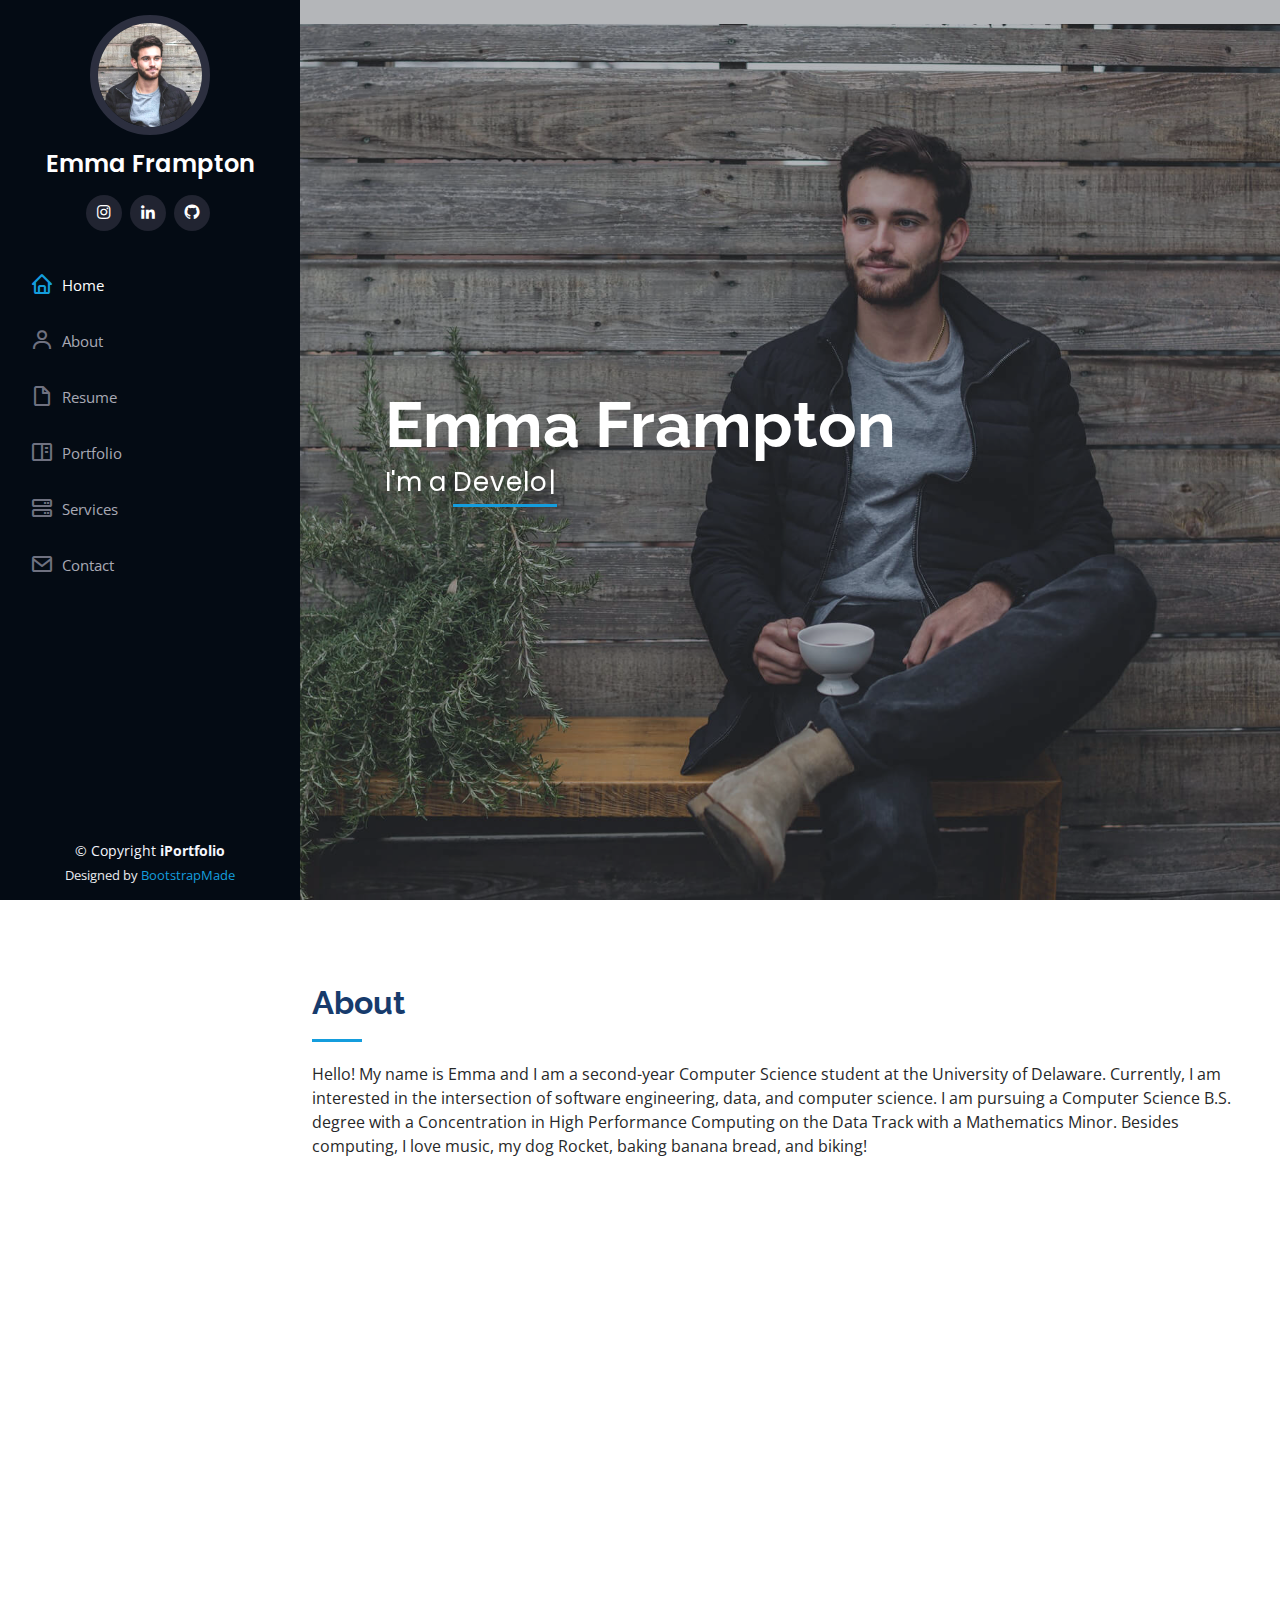
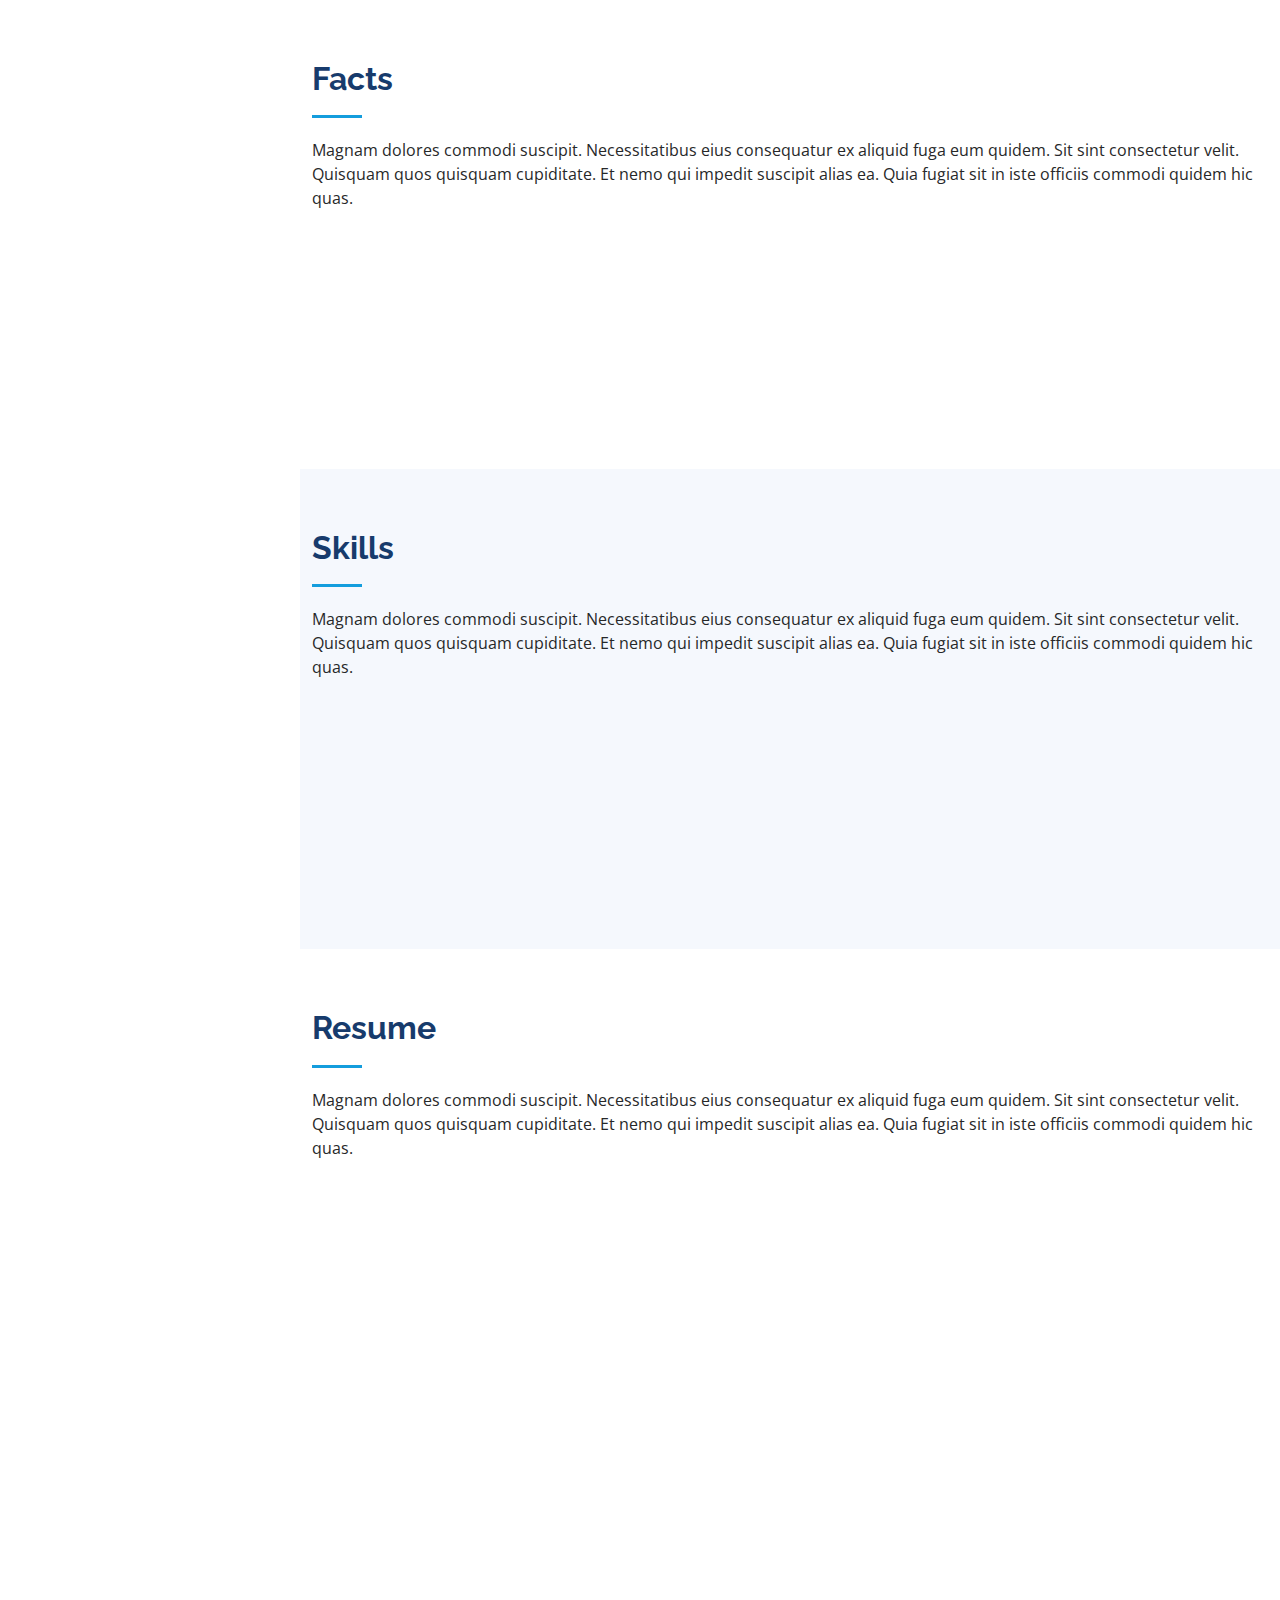
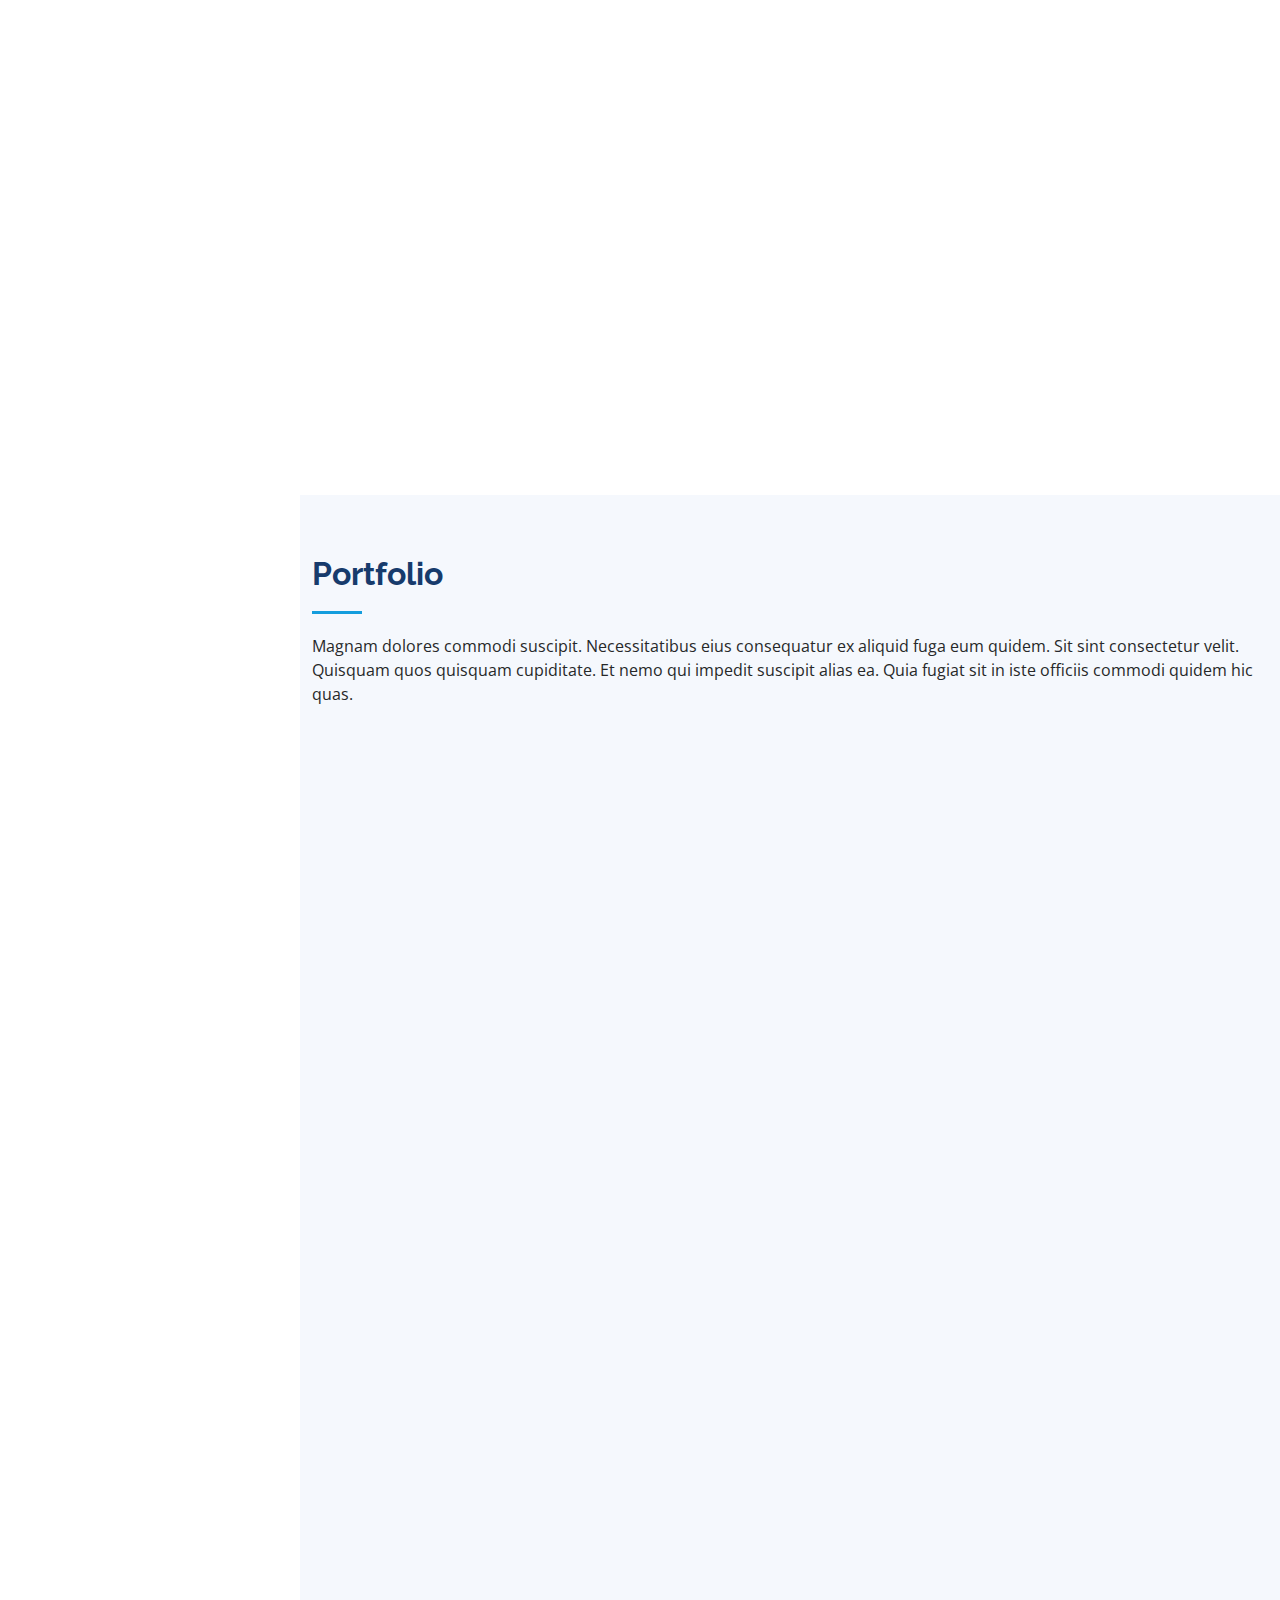
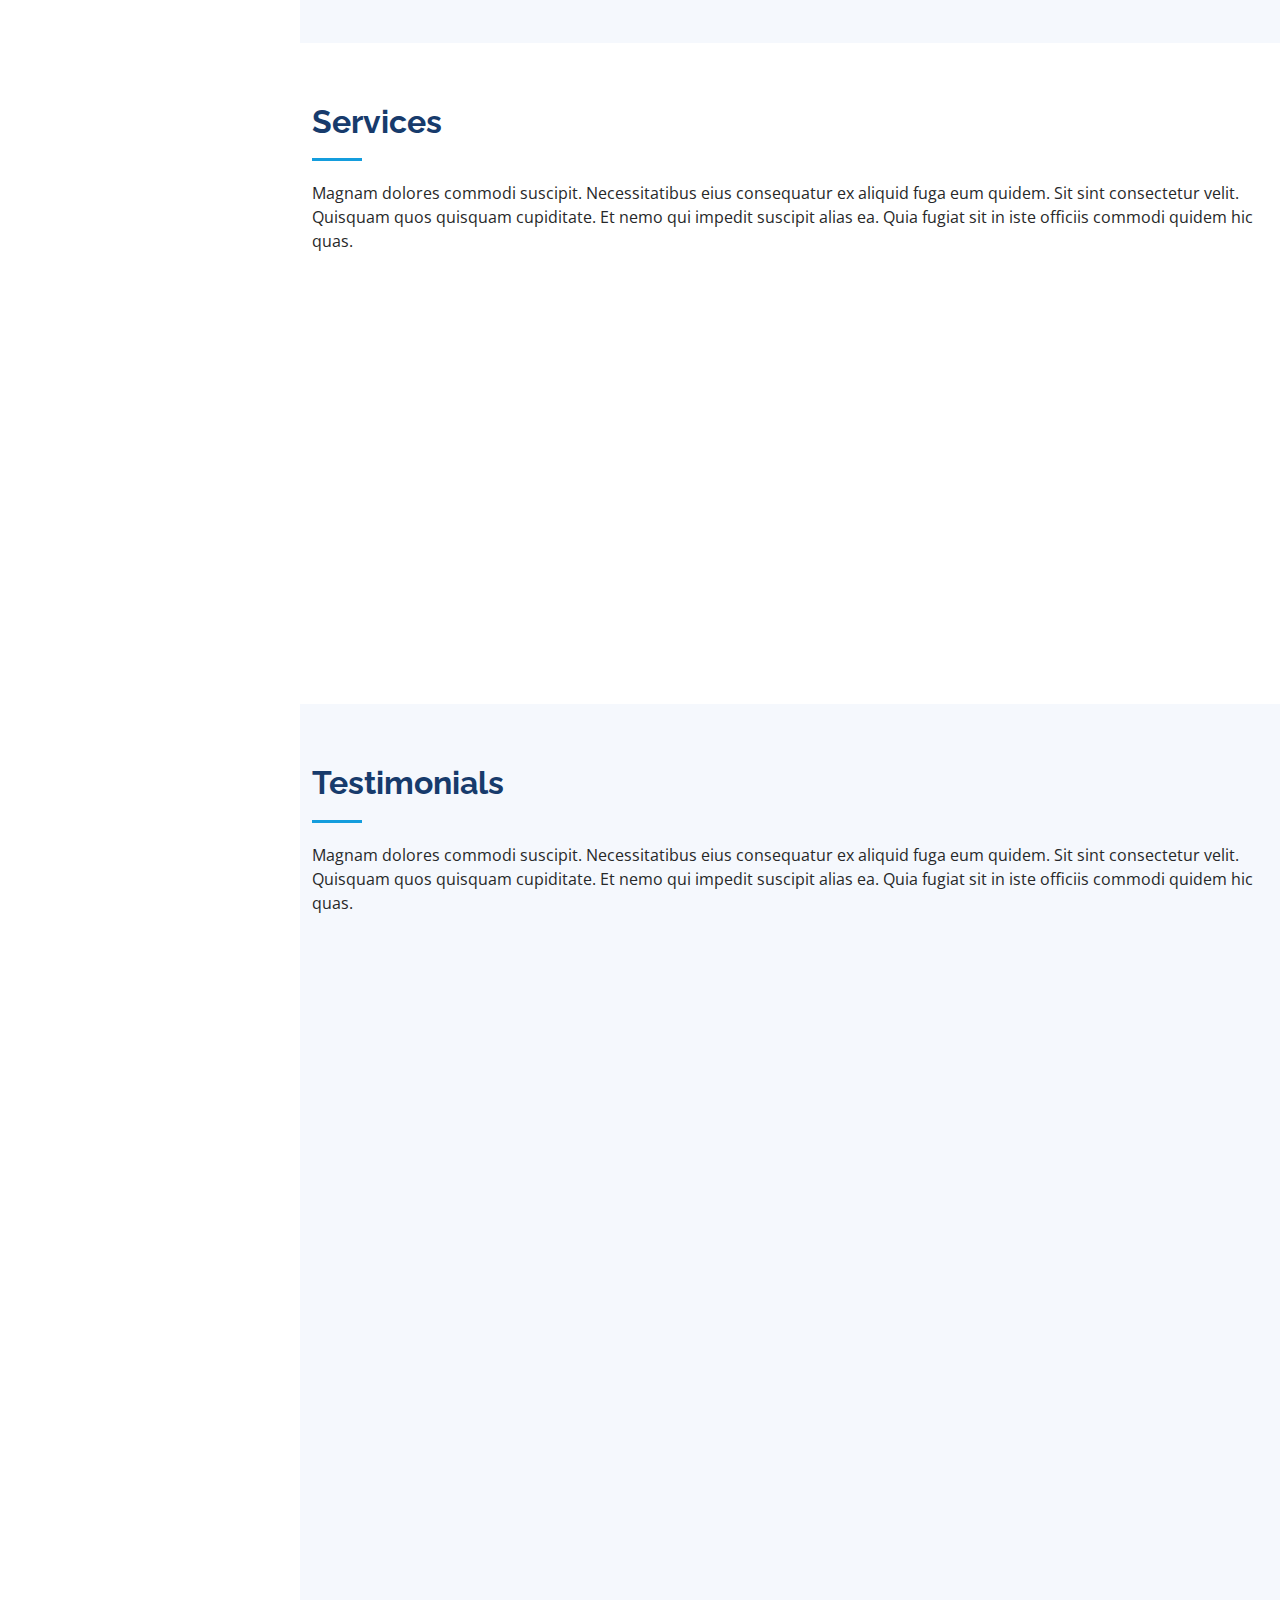
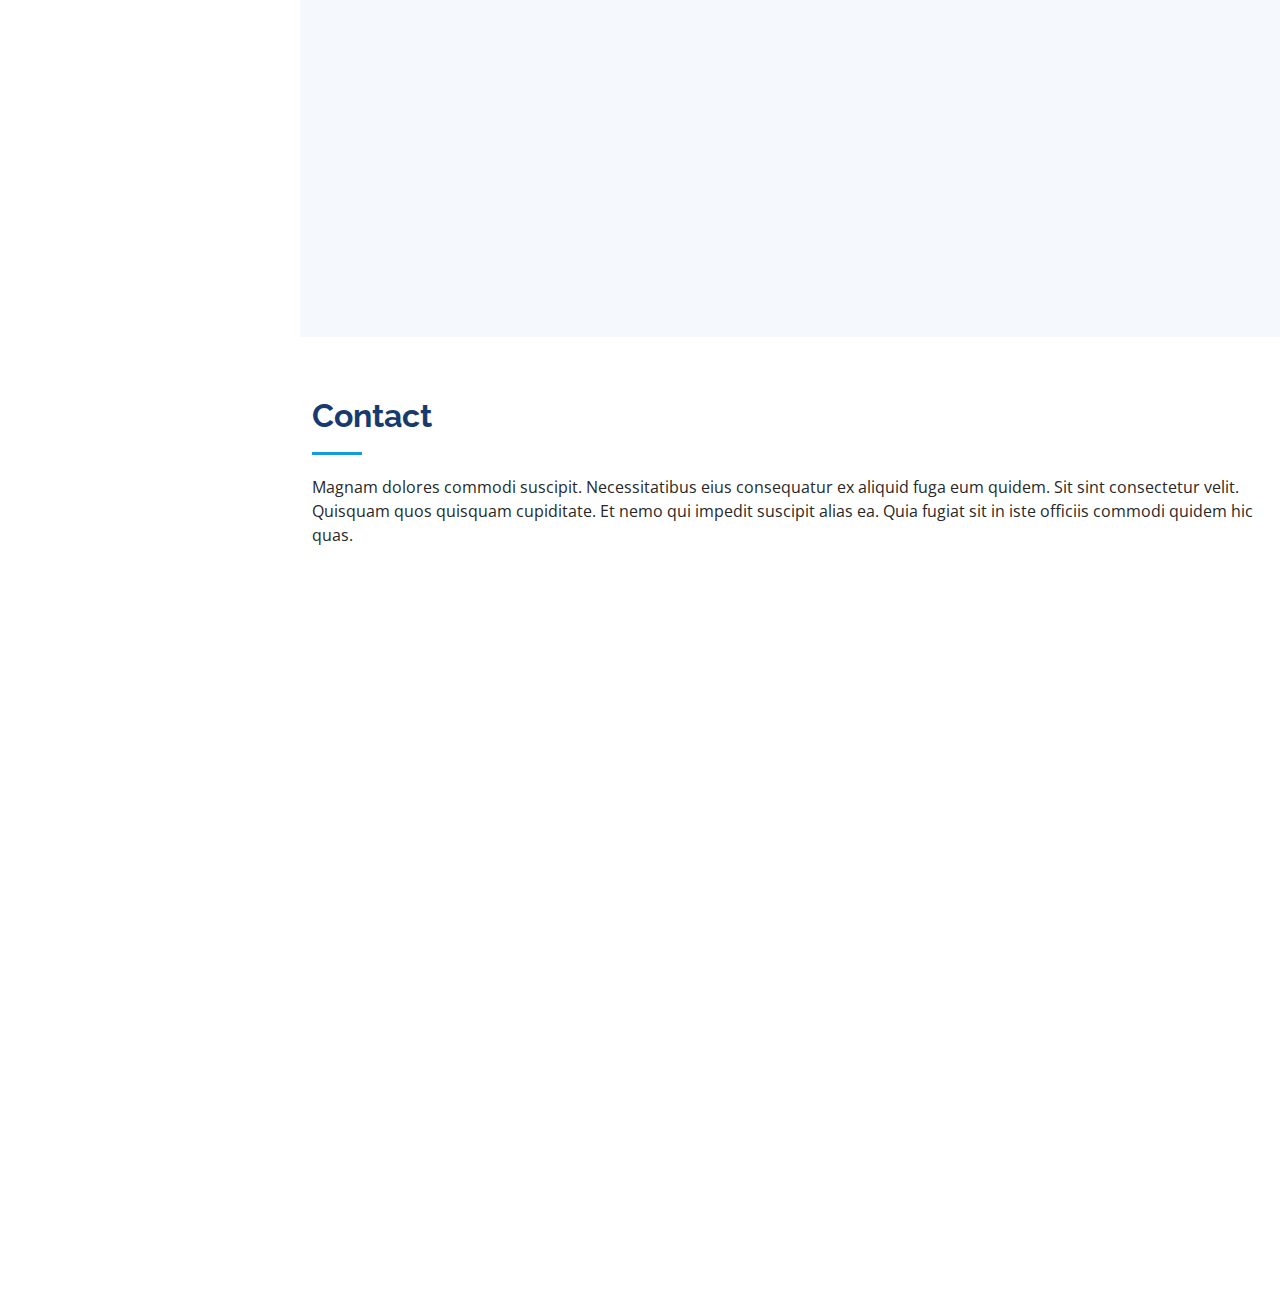
==== iPortfolio/index.html @ 7299ea7e "replace_text1" ====
<<!DOCTYPE html>
<html lang="en">

<head>
  <meta charset="utf-8">
  <meta content="width=device-width, initial-scale=1.0" name="viewport">

  <title>Emma Frampton Website</title>
  <meta content="" name="description">
  <meta content="" name="keywords">

  <!-- Favicons -->
  <link href="assets/img/favicon.png" rel="icon">
  <link href="assets/img/apple-touch-icon.png" rel="apple-touch-icon">

  <!-- Google Fonts -->
  <link href="https://fonts.googleapis.com/css?family=Open+Sans:300,300i,400,400i,600,600i,700,700i|Raleway:300,300i,400,400i,500,500i,600,600i,700,700i|Poppins:300,300i,400,400i,500,500i,600,600i,700,700i" rel="stylesheet">

  <!-- Vendor CSS Files -->
  <link href="assets/vendor/aos/aos.css" rel="stylesheet">
  <link href="assets/vendor/bootstrap/css/bootstrap.min.css" rel="stylesheet">
  <link href="assets/vendor/bootstrap-icons/bootstrap-icons.css" rel="stylesheet">
  <link href="assets/vendor/boxicons/css/boxicons.min.css" rel="stylesheet">
  <link href="assets/vendor/glightbox/css/glightbox.min.css" rel="stylesheet">
  <link href="assets/vendor/swiper/swiper-bundle.min.css" rel="stylesheet">
  
  <!-- Template Main CSS File -->
  <link href="assets/css/style.css" rel="stylesheet">

  <!-- =======================================================
  * Template Name: iPortfolio - v3.9.0
  * Template URL: https://bootstrapmade.com/iportfolio-bootstrap-portfolio-websites-template/
  * Author: BootstrapMade.com
  * License: https://bootstrapmade.com/license/
  ======================================================== -->
</head>

<body>

  <!-- ======= Mobile nav toggle button ======= -->
  <i class="bi bi-list mobile-nav-toggle d-xl-none"></i>

  <!-- ======= Header ======= -->
  <header id="header">
    <div class="d-flex flex-column">

      <div class="profile">
        <img src="assets/img/profile-img.jpg" alt="" class="img-fluid rounded-circle">
        <h1 class="text-light"><a href="index.html">Emma Frampton</a></h1>
        <div class="social-links mt-3 text-center">
          <a href="#" class="instagram"><i class="bx bxl-instagram"></i></a>
          <a href="https://www.linkedin.com/in/emmaframpton/" class="linkedin"><i class="bx bxl-linkedin"></i></a>
          <a href="https://github.com/emmaframpton" class="github"><i class="bx bxl-github"></i></a>
        </div>
      </div>

      <nav id="navbar" class="nav-menu navbar">
        <ul>
          <li><a href="#hero" class="nav-link scrollto active"><i class="bx bx-home"></i> <span>Home</span></a></li>
          <li><a href="#about" class="nav-link scrollto"><i class="bx bx-user"></i> <span>About</span></a></li>
          <li><a href="#resume" class="nav-link scrollto"><i class="bx bx-file-blank"></i> <span>Resume</span></a></li>
          <li><a href="#portfolio" class="nav-link scrollto"><i class="bx bx-book-content"></i> <span>Portfolio</span></a></li>
          <li><a href="#services" class="nav-link scrollto"><i class="bx bx-server"></i> <span>Services</span></a></li>
          <li><a href="#contact" class="nav-link scrollto"><i class="bx bx-envelope"></i> <span>Contact</span></a></li>
        </ul>
      </nav><!-- .nav-menu -->
    </div>
  </header><!-- End Header -->

  <!-- ======= Hero Section ======= -->
  <section id="hero" class="d-flex flex-column justify-content-center align-items-center">
    <div class="hero-container" data-aos="fade-in">
      <h1>Emma Frampton</h1>
      <p>I'm a <span class="typed" data-typed-items="Developer, Leader, Student, Creative"></span></p>
    </div>
  </section><!-- End Hero -->

  <main id="main">

    <!-- ======= About Section ======= -->
    <section id="about" class="about">
      <div class="container">

        <div class="section-title">
          <h2>About</h2>
          <p>Hello! My name is Emma and I am a second-year Computer Science student at the University of Delaware. Currently, I am interested in the intersection of software engineering, data, and computer science. I am pursuing a Computer Science B.S. degree with a Concentration in High Performance Computing on the Data Track with a Mathematics Minor. Besides computing, I love music, my dog Rocket, baking banana bread, and biking!</p>
        </div>

        <div class="row">
          <div class="col-lg-4" data-aos="fade-right">
            <img src="assets/img/profile-img.jpg" class="img-fluid" alt="">
          </div>
          <div class="col-lg-8 pt-4 pt-lg-0 content" data-aos="fade-left">
            <h3>Computer Scientist &amp; Web Developer.</h3>
            <p class="fst-italic">
              Lorem ipsum dolor sit amet, consectetur adipiscing elit, sed do eiusmod tempor incididunt ut labore et dolore
              magna aliqua.
            </p>
            <div class="row">
              <div class="col-lg-6">
                <ul>
                  <li><i class="bi bi-chevron-right"></i> <strong>Degree:</strong> <span>Computer Science B.S.</span></li>
                  <li><i class="bi bi-chevron-right"></i> <strong>Concentration:</strong> <span>HPC</span></li>
                  <li><i class="bi bi-chevron-right"></i> <strong>Minor:</strong> <span>Mathematics</span></li>
                  <li><i class="bi bi-chevron-right"></i> <strong>Track:</strong> <span>Data Track</span></li>
                </ul>
              </div>
              <div class="col-lg-6">
                <ul>
                  <li><i class="bi bi-chevron-right"></i> <strong>CRPL Lab:</strong> <span> <a href="https://crpl.cis.udel.edu">Researcher</a></span></li>
                  <li><i class="bi bi-chevron-right"></i> <strong>CPUs:</strong> <span><a href="https://sites.google.com/udel.edu/cpus/about-us">Newsletter Editor</a></span></li>
                  <li><i class="bi bi-chevron-right"></i> <strong>ACM-W:</strong> <span><a href="https://acmwud.github.io/">Vice President</a></span></li>
                  <li><i class="bi bi-chevron-right"></i> <strong>City:</strong> <span>Newark, DE </span></li>
                </ul>
              </div>
            </div>
            <p>
              HPC: High Performance Computing. CRPL Lab: Computational Research Programming Lab. CPUs: Computing Promotions Undergraduate squad. ACM-W: Association for Computing Machinery - Women's Council.
            </p>
          </div>
        </div>

      </div>
    </section><!-- End About Section -->

    <!-- ======= Facts Section ======= -->
    <section id="facts" class="facts">
      <div class="container">

        <div class="section-title">
          <h2>Facts</h2>
          <p>Magnam dolores commodi suscipit. Necessitatibus eius consequatur ex aliquid fuga eum quidem. Sit sint consectetur velit. Quisquam quos quisquam cupiditate. Et nemo qui impedit suscipit alias ea. Quia fugiat sit in iste officiis commodi quidem hic quas.</p>
        </div>

        <div class="row no-gutters">

          <div class="col-lg-3 col-md-6 d-md-flex align-items-md-stretch" data-aos="fade-up">
            <div class="count-box">
              <i class="bi bi-emoji-smile"></i>
              <span data-purecounter-start="0" data-purecounter-end="232" data-purecounter-duration="1" class="purecounter"></span>
              <p><strong>Happy Clients</strong> consequuntur quae</p>
            </div>
          </div>

          <div class="col-lg-3 col-md-6 d-md-flex align-items-md-stretch" data-aos="fade-up" data-aos-delay="100">
            <div class="count-box">
              <i class="bi bi-journal-richtext"></i>
              <span data-purecounter-start="0" data-purecounter-end="521" data-purecounter-duration="1" class="purecounter"></span>
              <p><strong>Projects</strong> adipisci atque cum quia aut</p>
            </div>
          </div>

          <div class="col-lg-3 col-md-6 d-md-flex align-items-md-stretch" data-aos="fade-up" data-aos-delay="200">
            <div class="count-box">
              <i class="bi bi-headset"></i>
              <span data-purecounter-start="0" data-purecounter-end="1453" data-purecounter-duration="1" class="purecounter"></span>
              <p><strong>Hours Of Support</strong> aut commodi quaerat</p>
            </div>
          </div>

          <div class="col-lg-3 col-md-6 d-md-flex align-items-md-stretch" data-aos="fade-up" data-aos-delay="300">
            <div class="count-box">
              <i class="bi bi-people"></i>
              <span data-purecounter-start="0" data-purecounter-end="32" data-purecounter-duration="1" class="purecounter"></span>
              <p><strong>Hard Workers</strong> rerum asperiores dolor</p>
            </div>
          </div>

        </div>

      </div>
    </section><!-- End Facts Section -->

    <!-- ======= Skills Section ======= -->
    <section id="skills" class="skills section-bg">
      <div class="container">

        <div class="section-title">
          <h2>Skills</h2>
          <p>Magnam dolores commodi suscipit. Necessitatibus eius consequatur ex aliquid fuga eum quidem. Sit sint consectetur velit. Quisquam quos quisquam cupiditate. Et nemo qui impedit suscipit alias ea. Quia fugiat sit in iste officiis commodi quidem hic quas.</p>
        </div>

        <div class="row skills-content">

          <div class="col-lg-6" data-aos="fade-up">

            <div class="progress">
              <span class="skill">Python <i class="val">100%</i></span>
              <div class="progress-bar-wrap">
                <div class="progress-bar" role="progressbar" aria-valuenow="100" aria-valuemin="0" aria-valuemax="100"></div>
              </div>
            </div>

            <div class="progress">
              <span class="skill">Java <i class="val">90%</i></span>
              <div class="progress-bar-wrap">
                <div class="progress-bar" role="progressbar" aria-valuenow="90" aria-valuemin="0" aria-valuemax="100"></div>
              </div>
            </div>

            <div class="progress">
              <span class="skill">C <i class="val">75%</i></span>
              <div class="progress-bar-wrap">
                <div class="progress-bar" role="progressbar" aria-valuenow="75" aria-valuemin="0" aria-valuemax="100"></div>
              </div>
            </div>

          </div>

          <div class="col-lg-6" data-aos="fade-up" data-aos-delay="100">

            <div class="progress">
              <span class="skill">C++ <i class="val">80%</i></span>
              <div class="progress-bar-wrap">
                <div class="progress-bar" role="progressbar" aria-valuenow="80" aria-valuemin="0" aria-valuemax="100"></div>
              </div>
            </div>

            <div class="progress">
              <span class="skill">HTML <i class="val">90%</i></span>
              <div class="progress-bar-wrap">
                <div class="progress-bar" role="progressbar" aria-valuenow="90" aria-valuemin="0" aria-valuemax="100"></div>
              </div>
            </div>

            <div class="progress">
              <span class="skill">Google Suites <i class="val">100%</i></span>
              <div class="progress-bar-wrap">
                <div class="progress-bar" role="progressbar" aria-valuenow="100" aria-valuemin="0" aria-valuemax="100"></div>
              </div>
            </div>

          </div>

        </div>

      </div>
    </section><!-- End Skills Section -->

    <!-- ======= Resume Section ======= -->
    <section id="resume" class="resume">
      <div class="container">

        <div class="section-title">
          <h2>Resume</h2>
          <p>Magnam dolores commodi suscipit. Necessitatibus eius consequatur ex aliquid fuga eum quidem. Sit sint consectetur velit. Quisquam quos quisquam cupiditate. Et nemo qui impedit suscipit alias ea. Quia fugiat sit in iste officiis commodi quidem hic quas.</p>
        </div>

        <div class="row">
          <div class="col-lg-6" data-aos="fade-up">
            <h3 class="resume-title">Sumary</h3>
            <div class="resume-item pb-0">
              <h4>Emma Frampton</h4>
              <p><em>Analytical and driven University of Delaware Honors College sophomore seeks summer internship. Computer Science Major. Experience in research, leadership, programming, community building, and research recruiting.  Demonstrates effective analytical, organizational, and problem-solving skills.</em></p>
              <ul>
                <li>Wilmington, DE</li>
                <li><a href="https://www.linkedin.com/in/emmaframpton/">LinkedIn</a></li>
                <li>eframpt @ udel [dot] edu</li>
              </ul>
            </div>

            <h3 class="resume-title">Education</h3>
            <div class="resume-item">
              <h4>Bachelor of Science &amp; Computer Science</h4>
              <h5>2021 - 2025</h5>
              <p><em>University of Delaware, Newark, DE</em></p>
              <p>Concentration in High Performance Computing on Data Track, Minor in Mathematics</p>
            </div>
            <div class="resume-item">
              <h4>Bachelor of Fine Arts &amp; Graphic Design</h4>
              <h5>2010 - 2014</h5>
              <p><em>Rochester Institute of Technology, Rochester, NY</em></p>
              <p>Quia nobis sequi est occaecati aut. Repudiandae et iusto quae reiciendis et quis Eius vel ratione eius unde vitae rerum voluptates asperiores voluptatem Earum molestiae consequatur neque etlon sader mart dila</p>
            </div>
          </div>
          <div class="col-lg-6" data-aos="fade-up" data-aos-delay="100">
            <h3 class="resume-title">Professional Experience</h3>
            <div class="resume-item">
              <h4>Senior graphic design specialist</h4>
              <h5>2019 - Present</h5>
              <p><em>Experion, New York, NY </em></p>
              <ul>
                <li>Lead in the design, development, and implementation of the graphic, layout, and production communication materials</li>
                <li>Delegate tasks to the 7 members of the design team and provide counsel on all aspects of the project. </li>
                <li>Supervise the assessment of all graphic materials in order to ensure quality and accuracy of the design</li>
                <li>Oversee the efficient use of production project budgets ranging from $2,000 - $25,000</li>
              </ul>
            </div>
            <div class="resume-item">
              <h4>Graphic design specialist</h4>
              <h5>2017 - 2018</h5>
              <p><em>Stepping Stone Advertising, New York, NY</em></p>
              <ul>
                <li>Developed numerous marketing programs (logos, brochures,infographics, presentations, and advertisements).</li>
                <li>Managed up to 5 projects or tasks at a given time while under pressure</li>
                <li>Recommended and consulted with clients on the most appropriate graphic design</li>
                <li>Created 4+ design presentations and proposals a month for clients and account managers</li>
              </ul>
            </div>
          </div>
        </div>

      </div>
    </section><!-- End Resume Section -->

    <!-- ======= Portfolio Section ======= -->
    <section id="portfolio" class="portfolio section-bg">
      <div class="container">

        <div class="section-title">
          <h2>Portfolio</h2>
          <p>Magnam dolores commodi suscipit. Necessitatibus eius consequatur ex aliquid fuga eum quidem. Sit sint consectetur velit. Quisquam quos quisquam cupiditate. Et nemo qui impedit suscipit alias ea. Quia fugiat sit in iste officiis commodi quidem hic quas.</p>
        </div>

        <div class="row" data-aos="fade-up">
          <div class="col-lg-12 d-flex justify-content-center">
            <ul id="portfolio-flters">
              <li data-filter="*" class="filter-active">All</li>
              <li data-filter=".filter-app">App</li>
              <li data-filter=".filter-card">Card</li>
              <li data-filter=".filter-web">Web</li>
            </ul>
          </div>
        </div>

        <div class="row portfolio-container" data-aos="fade-up" data-aos-delay="100">

          <div class="col-lg-4 col-md-6 portfolio-item filter-app">
            <div class="portfolio-wrap">
              <img src="assets/img/portfolio/portfolio-1.jpg" class="img-fluid" alt="">
              <div class="portfolio-links">
                <a href="assets/img/portfolio/portfolio-1.jpg" data-gallery="portfolioGallery" class="portfolio-lightbox" title="App 1"><i class="bx bx-plus"></i></a>
                <a href="portfolio-details.html" title="More Details"><i class="bx bx-link"></i></a>
              </div>
            </div>
          </div>

          <div class="col-lg-4 col-md-6 portfolio-item filter-web">
            <div class="portfolio-wrap">
              <img src="assets/img/portfolio/portfolio-2.jpg" class="img-fluid" alt="">
              <div class="portfolio-links">
                <a href="assets/img/portfolio/portfolio-2.jpg" data-gallery="portfolioGallery" class="portfolio-lightbox" title="Web 3"><i class="bx bx-plus"></i></a>
                <a href="portfolio-details.html" title="More Details"><i class="bx bx-link"></i></a>
              </div>
            </div>
          </div>

          <div class="col-lg-4 col-md-6 portfolio-item filter-app">
            <div class="portfolio-wrap">
              <img src="assets/img/portfolio/portfolio-3.jpg" class="img-fluid" alt="">
              <div class="portfolio-links">
                <a href="assets/img/portfolio/portfolio-3.jpg" data-gallery="portfolioGallery" class="portfolio-lightbox" title="App 2"><i class="bx bx-plus"></i></a>
                <a href="portfolio-details.html" title="More Details"><i class="bx bx-link"></i></a>
              </div>
            </div>
          </div>

          <div class="col-lg-4 col-md-6 portfolio-item filter-card">
            <div class="portfolio-wrap">
              <img src="assets/img/portfolio/portfolio-4.jpg" class="img-fluid" alt="">
              <div class="portfolio-links">
                <a href="assets/img/portfolio/portfolio-4.jpg" data-gallery="portfolioGallery" class="portfolio-lightbox" title="Card 2"><i class="bx bx-plus"></i></a>
                <a href="portfolio-details.html" title="More Details"><i class="bx bx-link"></i></a>
              </div>
            </div>
          </div>

          <div class="col-lg-4 col-md-6 portfolio-item filter-web">
            <div class="portfolio-wrap">
              <img src="assets/img/portfolio/portfolio-5.jpg" class="img-fluid" alt="">
              <div class="portfolio-links">
                <a href="assets/img/portfolio/portfolio-5.jpg" data-gallery="portfolioGallery" class="portfolio-lightbox" title="Web 2"><i class="bx bx-plus"></i></a>
                <a href="portfolio-details.html" title="More Details"><i class="bx bx-link"></i></a>
              </div>
            </div>
          </div>

          <div class="col-lg-4 col-md-6 portfolio-item filter-app">
            <div class="portfolio-wrap">
              <img src="assets/img/portfolio/portfolio-6.jpg" class="img-fluid" alt="">
              <div class="portfolio-links">
                <a href="assets/img/portfolio/portfolio-6.jpg" data-gallery="portfolioGallery" class="portfolio-lightbox" title="App 3"><i class="bx bx-plus"></i></a>
                <a href="portfolio-details.html" title="More Details"><i class="bx bx-link"></i></a>
              </div>
            </div>
          </div>

          <div class="col-lg-4 col-md-6 portfolio-item filter-card">
            <div class="portfolio-wrap">
              <img src="assets/img/portfolio/portfolio-7.jpg" class="img-fluid" alt="">
              <div class="portfolio-links">
                <a href="assets/img/portfolio/portfolio-7.jpg" data-gallery="portfolioGallery" class="portfolio-lightbox" title="Card 1"><i class="bx bx-plus"></i></a>
                <a href="portfolio-details.html" title="More Details"><i class="bx bx-link"></i></a>
              </div>
            </div>
          </div>

          <div class="col-lg-4 col-md-6 portfolio-item filter-card">
            <div class="portfolio-wrap">
              <img src="assets/img/portfolio/portfolio-8.jpg" class="img-fluid" alt="">
              <div class="portfolio-links">
                <a href="assets/img/portfolio/portfolio-8.jpg" data-gallery="portfolioGallery" class="portfolio-lightbox" title="Card 3"><i class="bx bx-plus"></i></a>
                <a href="portfolio-details.html" title="More Details"><i class="bx bx-link"></i></a>
              </div>
            </div>
          </div>

          <div class="col-lg-4 col-md-6 portfolio-item filter-web">
            <div class="portfolio-wrap">
              <img src="assets/img/portfolio/portfolio-9.jpg" class="img-fluid" alt="">
              <div class="portfolio-links">
                <a href="assets/img/portfolio/portfolio-9.jpg" data-gallery="portfolioGallery" class="portfolio-lightbox" title="Web 3"><i class="bx bx-plus"></i></a>
                <a href="portfolio-details.html" title="More Details"><i class="bx bx-link"></i></a>
              </div>
            </div>
          </div>

        </div>

      </div>
    </section><!-- End Portfolio Section -->

    <!-- ======= Services Section ======= -->
    <section id="services" class="services">
      <div class="container">

        <div class="section-title">
          <h2>Services</h2>
          <p>Magnam dolores commodi suscipit. Necessitatibus eius consequatur ex aliquid fuga eum quidem. Sit sint consectetur velit. Quisquam quos quisquam cupiditate. Et nemo qui impedit suscipit alias ea. Quia fugiat sit in iste officiis commodi quidem hic quas.</p>
        </div>

        <div class="row">
          <div class="col-lg-4 col-md-6 icon-box" data-aos="fade-up">
            <div class="icon"><i class="bi bi-briefcase"></i></div>
            <h4 class="title"><a href="">Lorem Ipsum</a></h4>
            <p class="description">Voluptatum deleniti atque corrupti quos dolores et quas molestias excepturi sint occaecati cupiditate non provident</p>
          </div>
          <div class="col-lg-4 col-md-6 icon-box" data-aos="fade-up" data-aos-delay="100">
            <div class="icon"><i class="bi bi-card-checklist"></i></div>
            <h4 class="title"><a href="">Dolor Sitema</a></h4>
            <p class="description">Minim veniam, quis nostrud exercitation ullamco laboris nisi ut aliquip ex ea commodo consequat tarad limino ata</p>
          </div>
          <div class="col-lg-4 col-md-6 icon-box" data-aos="fade-up" data-aos-delay="200">
            <div class="icon"><i class="bi bi-bar-chart"></i></div>
            <h4 class="title"><a href="">Sed ut perspiciatis</a></h4>
            <p class="description">Duis aute irure dolor in reprehenderit in voluptate velit esse cillum dolore eu fugiat nulla pariatur</p>
          </div>
          <div class="col-lg-4 col-md-6 icon-box" data-aos="fade-up" data-aos-delay="300">
            <div class="icon"><i class="bi bi-binoculars"></i></div>
            <h4 class="title"><a href="">Magni Dolores</a></h4>
            <p class="description">Excepteur sint occaecat cupidatat non proident, sunt in culpa qui officia deserunt mollit anim id est laborum</p>
          </div>
          <div class="col-lg-4 col-md-6 icon-box" data-aos="fade-up" data-aos-delay="400">
            <div class="icon"><i class="bi bi-brightness-high"></i></div>
            <h4 class="title"><a href="">Nemo Enim</a></h4>
            <p class="description">At vero eos et accusamus et iusto odio dignissimos ducimus qui blanditiis praesentium voluptatum deleniti atque</p>
          </div>
          <div class="col-lg-4 col-md-6 icon-box" data-aos="fade-up" data-aos-delay="500">
            <div class="icon"><i class="bi bi-calendar4-week"></i></div>
            <h4 class="title"><a href="">Eiusmod Tempor</a></h4>
            <p class="description">Et harum quidem rerum facilis est et expedita distinctio. Nam libero tempore, cum soluta nobis est eligendi</p>
          </div>
        </div>

      </div>
    </section><!-- End Services Section -->

    <!-- ======= Testimonials Section ======= -->
    <section id="testimonials" class="testimonials section-bg">
      <div class="container">

        <div class="section-title">
          <h2>Testimonials</h2>
          <p>Magnam dolores commodi suscipit. Necessitatibus eius consequatur ex aliquid fuga eum quidem. Sit sint consectetur velit. Quisquam quos quisquam cupiditate. Et nemo qui impedit suscipit alias ea. Quia fugiat sit in iste officiis commodi quidem hic quas.</p>
        </div>

        <div class="testimonials-slider swiper" data-aos="fade-up" data-aos-delay="100">
          <div class="swiper-wrapper">

            <div class="swiper-slide">
              <div class="testimonial-item" data-aos="fade-up">
                <p>
                  <i class="bx bxs-quote-alt-left quote-icon-left"></i>
                  Proin iaculis purus consequat sem cure digni ssim donec porttitora entum suscipit rhoncus. Accusantium quam, ultricies eget id, aliquam eget nibh et. Maecen aliquam, risus at semper.
                  <i class="bx bxs-quote-alt-right quote-icon-right"></i>
                </p>
                <img src="assets/img/testimonials/testimonials-1.jpg" class="testimonial-img" alt="">
                <h3>Saul Goodman</h3>
                <h4>Ceo &amp; Founder</h4>
              </div>
            </div><!-- End testimonial item -->

            <div class="swiper-slide">
              <div class="testimonial-item" data-aos="fade-up" data-aos-delay="100">
                <p>
                  <i class="bx bxs-quote-alt-left quote-icon-left"></i>
                  Export tempor illum tamen malis malis eram quae irure esse labore quem cillum quid cillum eram malis quorum velit fore eram velit sunt aliqua noster fugiat irure amet legam anim culpa.
                  <i class="bx bxs-quote-alt-right quote-icon-right"></i>
                </p>
                <img src="assets/img/testimonials/testimonials-2.jpg" class="testimonial-img" alt="">
                <h3>Sara Wilsson</h3>
                <h4>Designer</h4>
              </div>
            </div><!-- End testimonial item -->

            <div class="swiper-slide">
              <div class="testimonial-item" data-aos="fade-up" data-aos-delay="200">
                <p>
                  <i class="bx bxs-quote-alt-left quote-icon-left"></i>
                  Enim nisi quem export duis labore cillum quae magna enim sint quorum nulla quem veniam duis minim tempor labore quem eram duis noster aute amet eram fore quis sint minim.
                  <i class="bx bxs-quote-alt-right quote-icon-right"></i>
                </p>
                <img src="assets/img/testimonials/testimonials-3.jpg" class="testimonial-img" alt="">
                <h3>Jena Karlis</h3>
                <h4>Store Owner</h4>
              </div>
            </div><!-- End testimonial item -->

            <div class="swiper-slide">
              <div class="testimonial-item" data-aos="fade-up" data-aos-delay="300">
                <p>
                  <i class="bx bxs-quote-alt-left quote-icon-left"></i>
                  Fugiat enim eram quae cillum dolore dolor amet nulla culpa multos export minim fugiat minim velit minim dolor enim duis veniam ipsum anim magna sunt elit fore quem dolore labore illum veniam.
                  <i class="bx bxs-quote-alt-right quote-icon-right"></i>
                </p>
                <img src="assets/img/testimonials/testimonials-4.jpg" class="testimonial-img" alt="">
                <h3>Matt Brandon</h3>
                <h4>Freelancer</h4>
              </div>
            </div><!-- End testimonial item -->

            <div class="swiper-slide">
              <div class="testimonial-item" data-aos="fade-up" data-aos-delay="400">
                <p>
                  <i class="bx bxs-quote-alt-left quote-icon-left"></i>
                  Quis quorum aliqua sint quem legam fore sunt eram irure aliqua veniam tempor noster veniam enim culpa labore duis sunt culpa nulla illum cillum fugiat legam esse veniam culpa fore nisi cillum quid.
                  <i class="bx bxs-quote-alt-right quote-icon-right"></i>
                </p>
                <img src="assets/img/testimonials/testimonials-5.jpg" class="testimonial-img" alt="">
                <h3>John Larson</h3>
                <h4>Entrepreneur</h4>
              </div>
            </div><!-- End testimonial item -->

          </div>
          <div class="swiper-pagination"></div>
        </div>

      </div>
    </section><!-- End Testimonials Section -->

    <!-- ======= Contact Section ======= -->
    <section id="contact" class="contact">
      <div class="container">

        <div class="section-title">
          <h2>Contact</h2>
          <p>Magnam dolores commodi suscipit. Necessitatibus eius consequatur ex aliquid fuga eum quidem. Sit sint consectetur velit. Quisquam quos quisquam cupiditate. Et nemo qui impedit suscipit alias ea. Quia fugiat sit in iste officiis commodi quidem hic quas.</p>
        </div>

        <div class="row" data-aos="fade-in">

          <div class="col-lg-5 d-flex align-items-stretch">
            <div class="info">
              <div class="address">
                <i class="bi bi-geo-alt"></i>
                <h4>Location:</h4>
                <p>Newark, DE</p>
              </div>

              <div class="email">
                <i class="bi bi-envelope"></i>
                <h4>Email:</h4>
                <p>eframpt @ udel [dot] edu</p>
              </div>

              <div class="phone">
                <i class="bi bi-phone"></i>
                <h4>Call:</h4>
                <p>+1 5589 55488 55s</p>
              </div>

              <iframe src="https://www.google.com/maps/embed?pb=!1m14!1m8!1m3!1d12097.433213460943!2d-74.0062269!3d40.7101282!3m2!1i1024!2i768!4f13.1!3m3!1m2!1s0x0%3A0xb89d1fe6bc499443!2sDowntown+Conference+Center!5e0!3m2!1smk!2sbg!4v1539943755621" frameborder="0" style="border:0; width: 100%; height: 290px;" allowfullscreen></iframe>
            </div>

          </div>

          <div class="col-lg-7 mt-5 mt-lg-0 d-flex align-items-stretch">
            <form action="forms/contact.php" method="post" role="form" class="php-email-form">
              <div class="row">
                <div class="form-group col-md-6">
                  <label for="name">Your Name</label>
                  <input type="text" name="name" class="form-control" id="name" required>
                </div>
                <div class="form-group col-md-6">
                  <label for="name">Your Email</label>
                  <input type="email" class="form-control" name="email" id="email" required>
                </div>
              </div>
              <div class="form-group">
                <label for="name">Subject</label>
                <input type="text" class="form-control" name="subject" id="subject" required>
              </div>
              <div class="form-group">
                <label for="name">Message</label>
                <textarea class="form-control" name="message" rows="10" required></textarea>
              </div>
              <div class="my-3">
                <div class="loading">Loading</div>
                <div class="error-message"></div>
                <div class="sent-message">Your message has been sent. Thank you!</div>
              </div>
              <div class="text-center"><button type="submit">Send Message</button></div>
            </form>
          </div>

        </div>

      </div>
    </section><!-- End Contact Section -->

  </main><!-- End #main -->

  <!-- ======= Footer ======= -->
  <footer id="footer">
    <div class="container">
      <div class="copyright">
        &copy; Copyright <strong><span>iPortfolio</span></strong>
      </div>
      <div class="credits">
        <!-- All the links in the footer should remain intact. -->
        <!-- You can delete the links only if you purchased the pro version. -->
        <!-- Licensing information: https://bootstrapmade.com/license/ -->
        <!-- Purchase the pro version with working PHP/AJAX contact form: https://bootstrapmade.com/iportfolio-bootstrap-portfolio-websites-template/ -->
        Designed by <a href="https://bootstrapmade.com/">BootstrapMade</a>
      </div>
    </div>
  </footer><!-- End  Footer -->

  <a href="#" class="back-to-top d-flex align-items-center justify-content-center"><i class="bi bi-arrow-up-short"></i></a>

  <!-- Vendor JS Files -->
  <script src="assets/vendor/purecounter/purecounter_vanilla.js"></script>
  <script src="assets/vendor/aos/aos.js"></script>
  <script src="assets/vendor/bootstrap/js/bootstrap.bundle.min.js"></script>
  <script src="assets/vendor/glightbox/js/glightbox.min.js"></script>
  <script src="assets/vendor/isotope-layout/isotope.pkgd.min.js"></script>
  <script src="assets/vendor/swiper/swiper-bundle.min.js"></script>
  <script src="assets/vendor/typed.js/typed.min.js"></script>
  <script src="assets/vendor/waypoints/noframework.waypoints.js"></script>
  <script src="assets/vendor/php-email-form/validate.js"></script>

  <!-- Template Main JS File -->
  <script src="assets/js/main.js"></script>

</body>

</html>
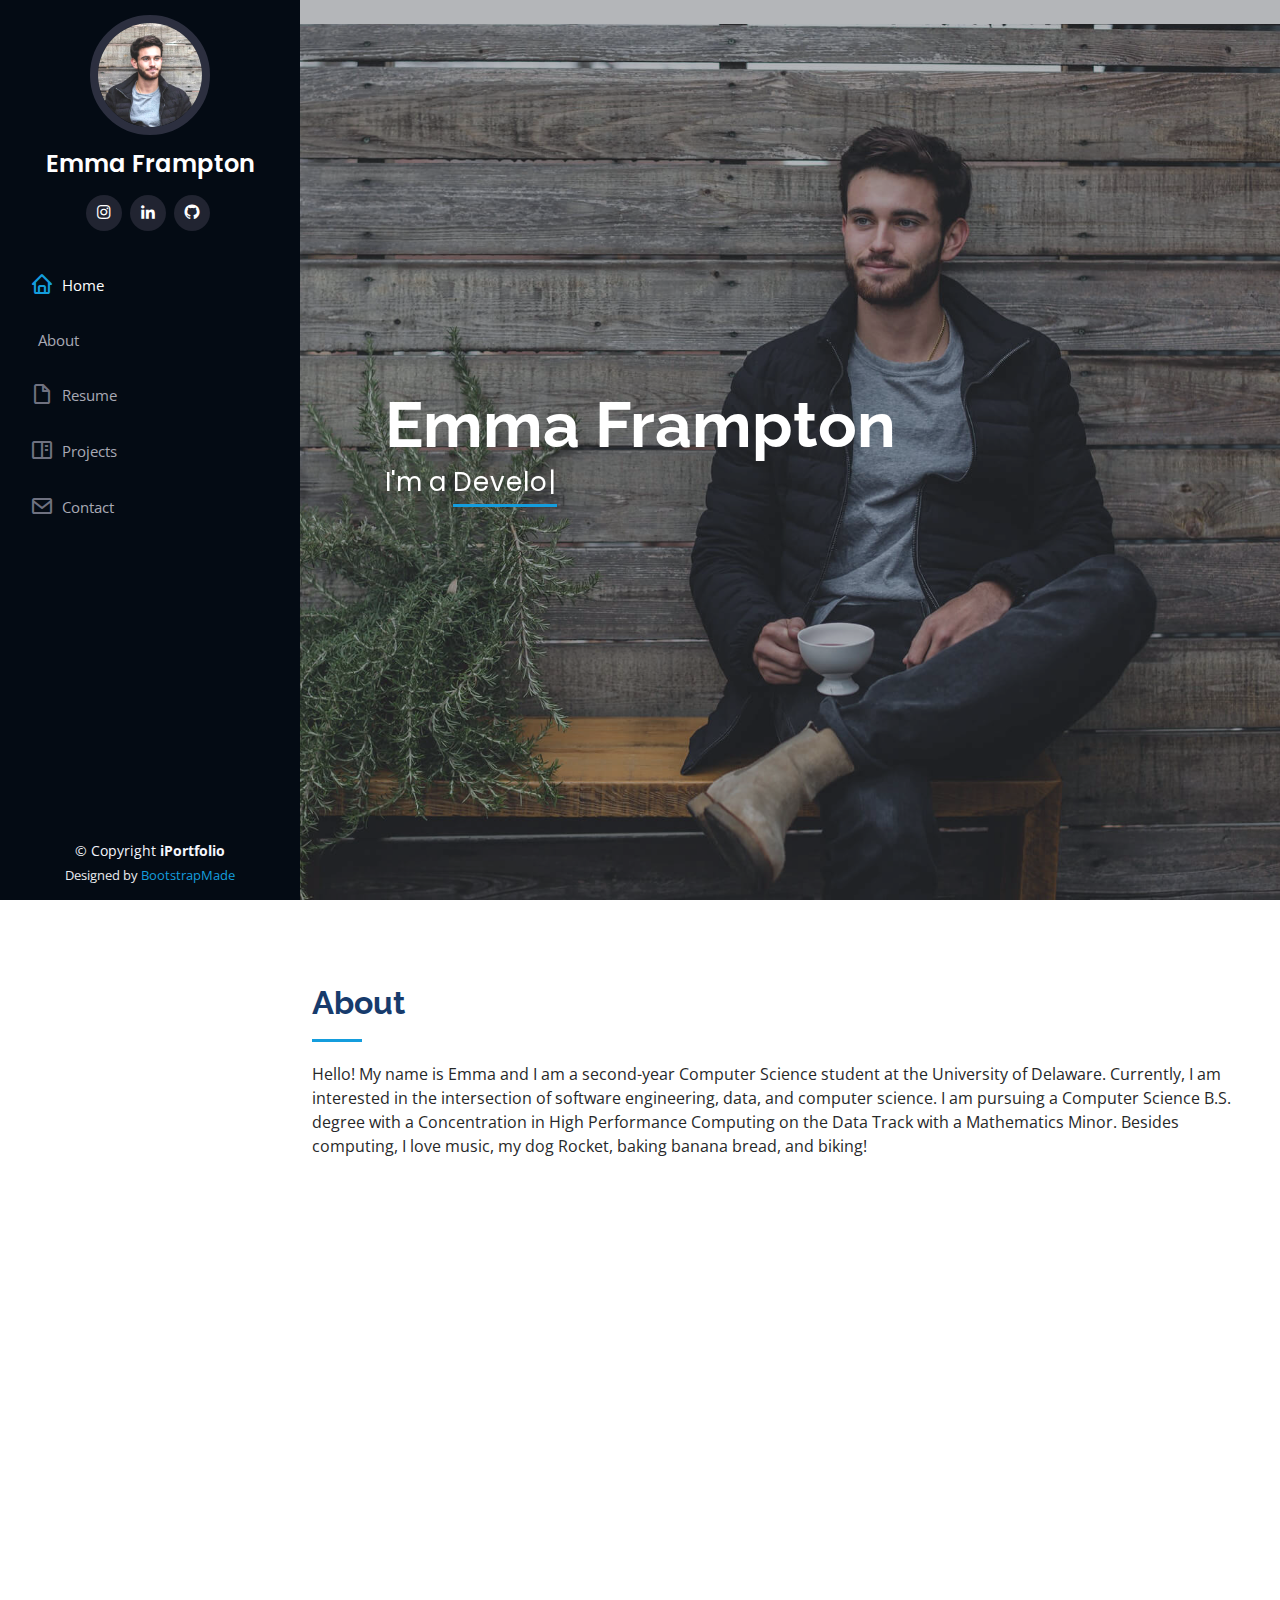
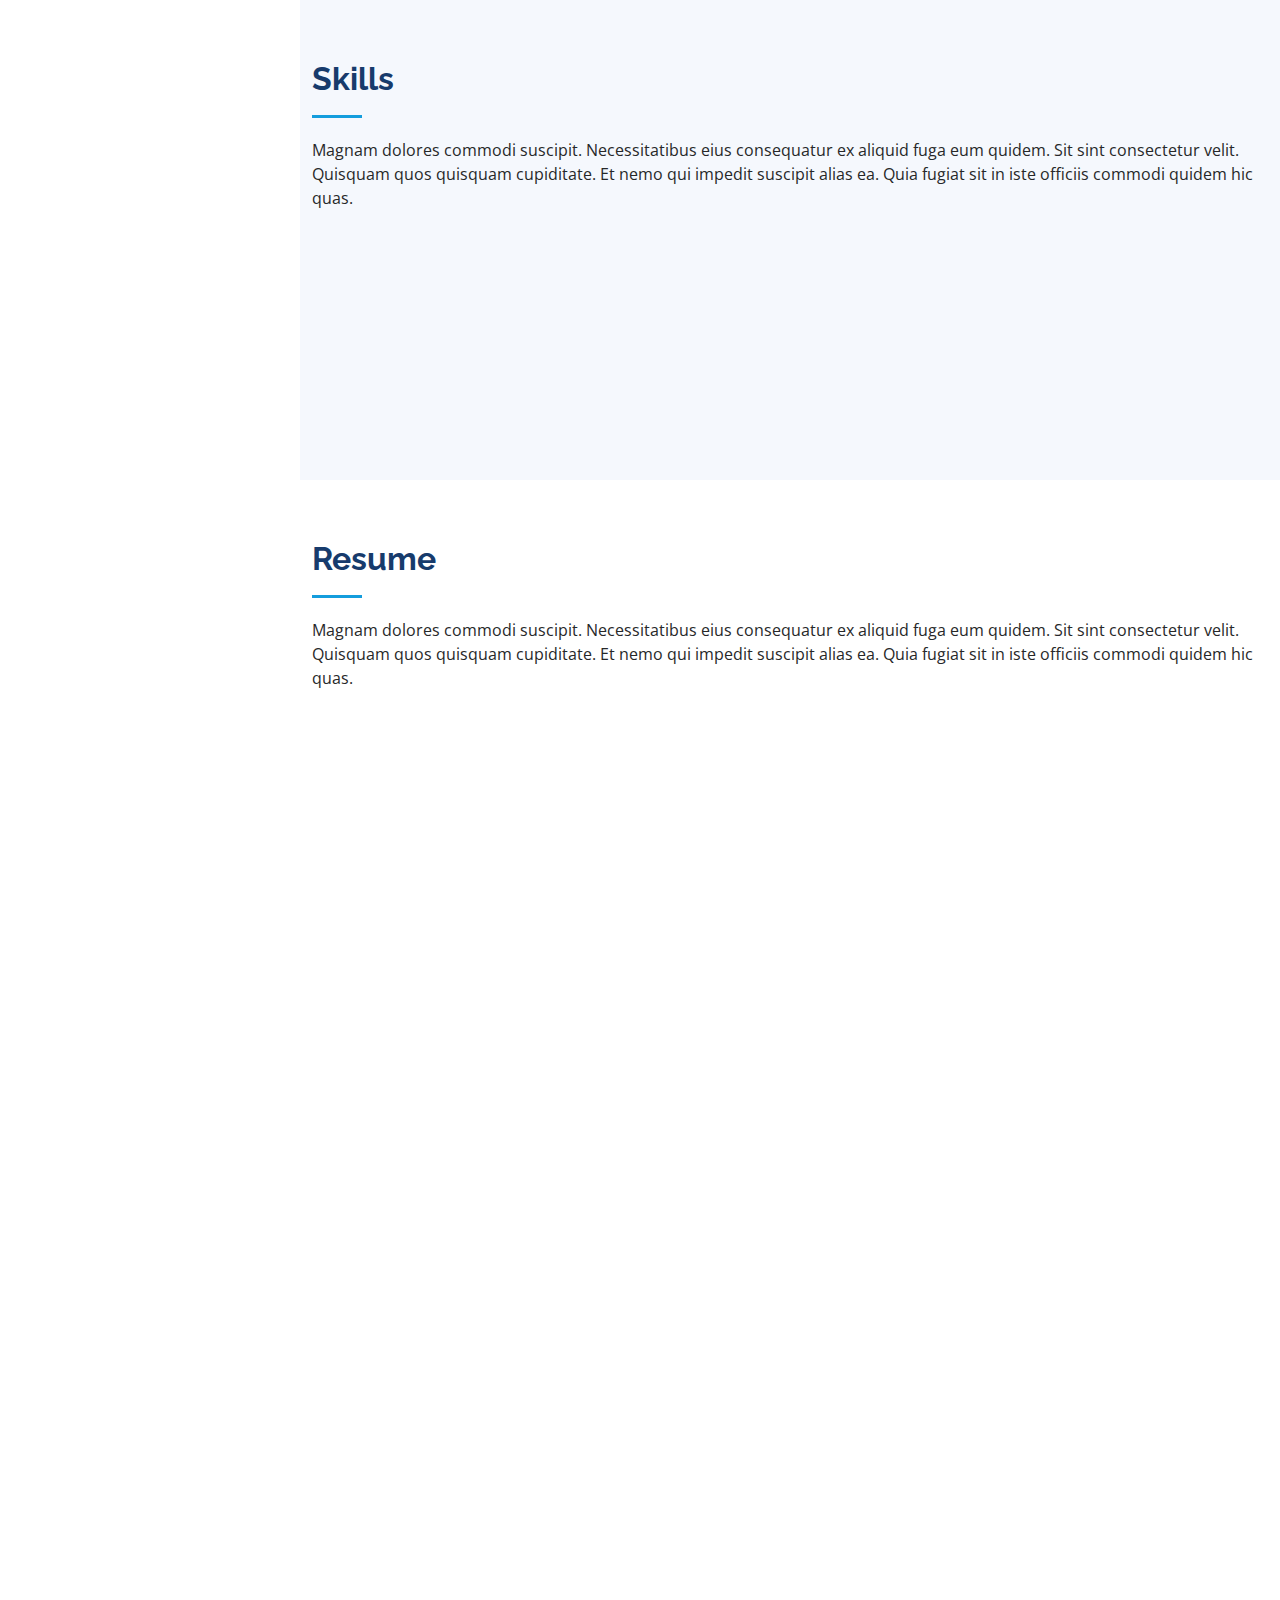
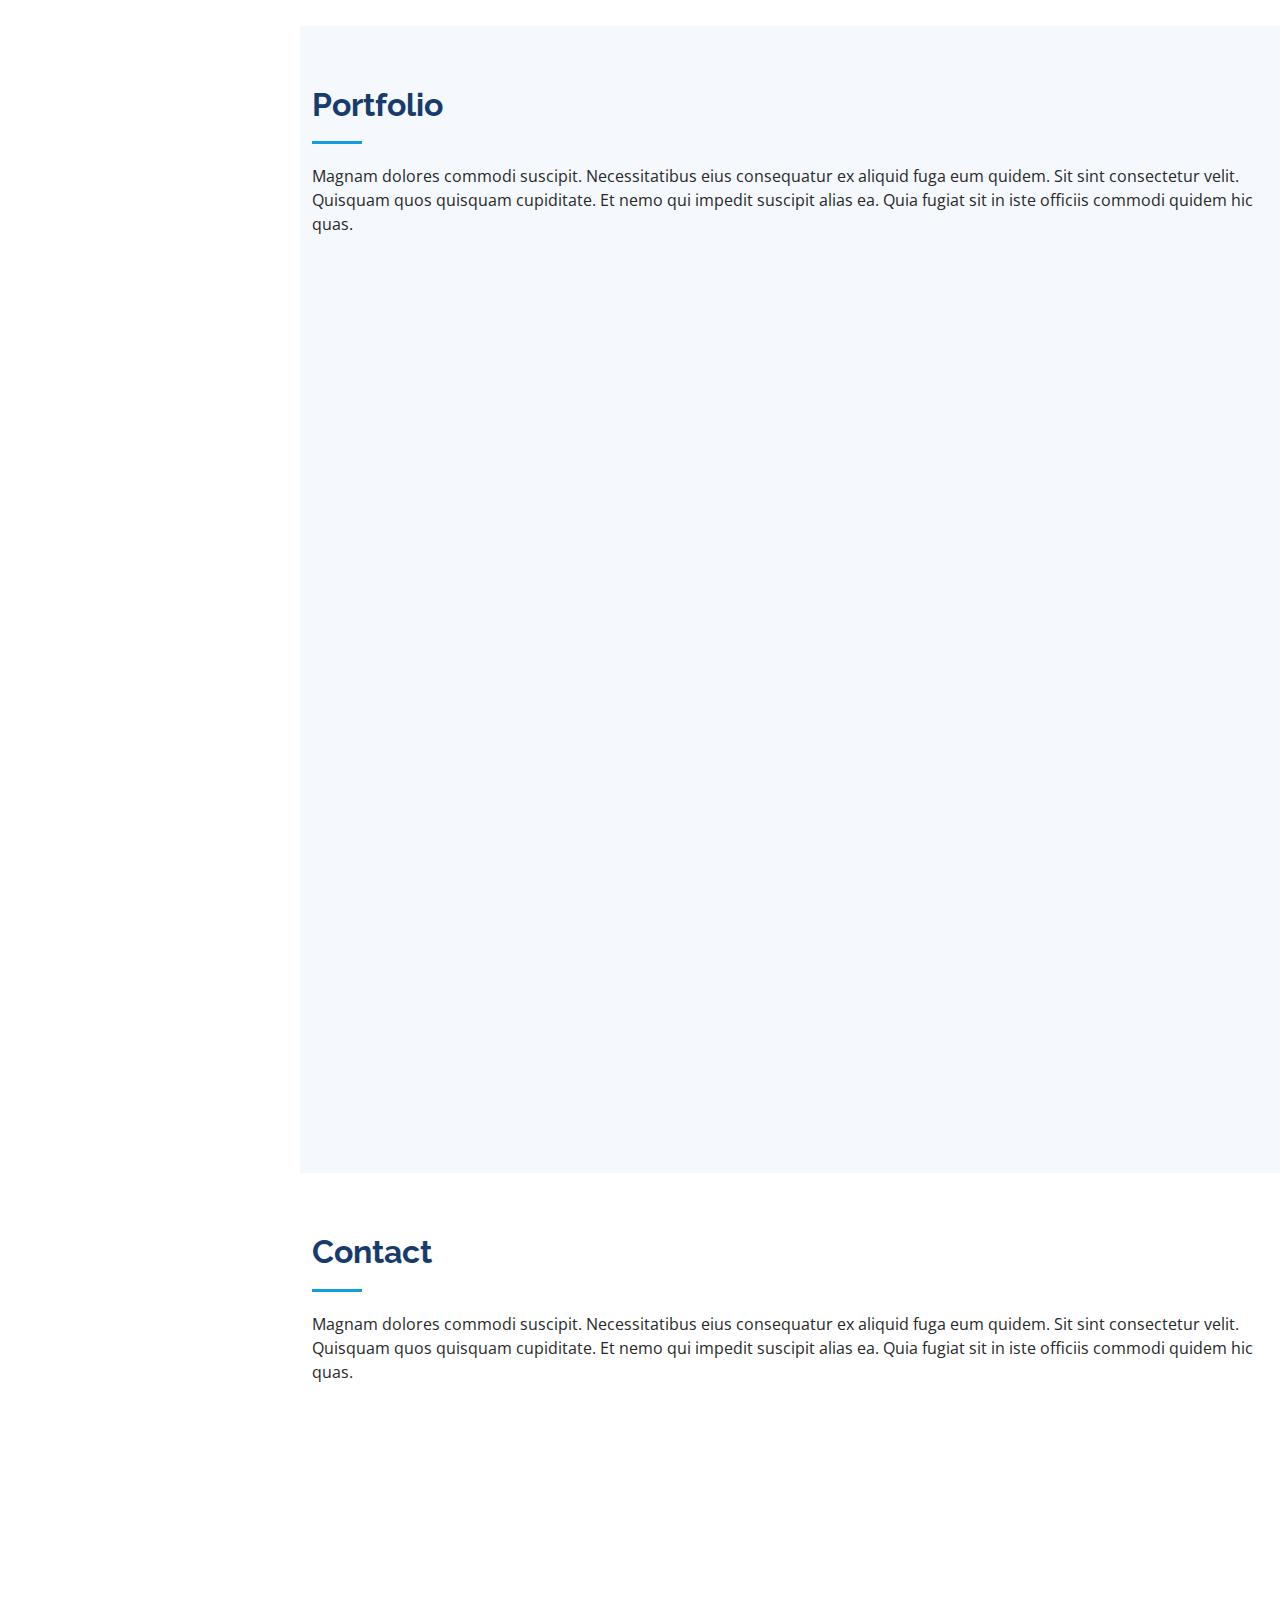
==== commit 91f51f3c: "remove sections index.html" ====
--- a/iPortfolio/index.html
+++ b/iPortfolio/index.html
@@ -57,10 +57,9 @@
       <nav id="navbar" class="nav-menu navbar">
         <ul>
           <li><a href="#hero" class="nav-link scrollto active"><i class="bx bx-home"></i> <span>Home</span></a></li>
-          <li><a href="#about" class="nav-link scrollto"><i class="bx bx-user"></i> <span>About</span></a></li>
+          <li><a href="#about" class="nav-link scrollto"><i classs="bx bx-user"></i> <span>About</span></a></li>
           <li><a href="#resume" class="nav-link scrollto"><i class="bx bx-file-blank"></i> <span>Resume</span></a></li>
-          <li><a href="#portfolio" class="nav-link scrollto"><i class="bx bx-book-content"></i> <span>Portfolio</span></a></li>
-          <li><a href="#services" class="nav-link scrollto"><i class="bx bx-server"></i> <span>Services</span></a></li>
+          <li><a href="#projects" class="nav-link scrollto"><i class="bx bx-book-content"></i> <span>Projects</span></a></li>
           <li><a href="#contact" class="nav-link scrollto"><i class="bx bx-envelope"></i> <span>Contact</span></a></li>
         </ul>
       </nav><!-- .nav-menu -->
@@ -71,7 +70,7 @@
   <section id="hero" class="d-flex flex-column justify-content-center align-items-center">
     <div class="hero-container" data-aos="fade-in">
       <h1>Emma Frampton</h1>
-      <p>I'm a <span class="typed" data-typed-items="Developer, Leader, Student, Creative"></span></p>
+      <p>I'm a <span class="typed" data-typed-items="Developer, Leader, Student, Computer Scientist"></span></p>
     </div>
   </section><!-- End Hero -->
 
@@ -123,54 +122,6 @@
       </div>
     </section><!-- End About Section -->
 
-    <!-- ======= Facts Section ======= -->
-    <section id="facts" class="facts">
-      <div class="container">
-
-        <div class="section-title">
-          <h2>Facts</h2>
-          <p>Magnam dolores commodi suscipit. Necessitatibus eius consequatur ex aliquid fuga eum quidem. Sit sint consectetur velit. Quisquam quos quisquam cupiditate. Et nemo qui impedit suscipit alias ea. Quia fugiat sit in iste officiis commodi quidem hic quas.</p>
-        </div>
-
-        <div class="row no-gutters">
-
-          <div class="col-lg-3 col-md-6 d-md-flex align-items-md-stretch" data-aos="fade-up">
-            <div class="count-box">
-              <i class="bi bi-emoji-smile"></i>
-              <span data-purecounter-start="0" data-purecounter-end="232" data-purecounter-duration="1" class="purecounter"></span>
-              <p><strong>Happy Clients</strong> consequuntur quae</p>
-            </div>
-          </div>
-
-          <div class="col-lg-3 col-md-6 d-md-flex align-items-md-stretch" data-aos="fade-up" data-aos-delay="100">
-            <div class="count-box">
-              <i class="bi bi-journal-richtext"></i>
-              <span data-purecounter-start="0" data-purecounter-end="521" data-purecounter-duration="1" class="purecounter"></span>
-              <p><strong>Projects</strong> adipisci atque cum quia aut</p>
-            </div>
-          </div>
-
-          <div class="col-lg-3 col-md-6 d-md-flex align-items-md-stretch" data-aos="fade-up" data-aos-delay="200">
-            <div class="count-box">
-              <i class="bi bi-headset"></i>
-              <span data-purecounter-start="0" data-purecounter-end="1453" data-purecounter-duration="1" class="purecounter"></span>
-              <p><strong>Hours Of Support</strong> aut commodi quaerat</p>
-            </div>
-          </div>
-
-          <div class="col-lg-3 col-md-6 d-md-flex align-items-md-stretch" data-aos="fade-up" data-aos-delay="300">
-            <div class="count-box">
-              <i class="bi bi-people"></i>
-              <span data-purecounter-start="0" data-purecounter-end="32" data-purecounter-duration="1" class="purecounter"></span>
-              <p><strong>Hard Workers</strong> rerum asperiores dolor</p>
-            </div>
-          </div>
-
-        </div>
-
-      </div>
-    </section><!-- End Facts Section -->
-
     <!-- ======= Skills Section ======= -->
     <section id="skills" class="skills section-bg">
       <div class="container">
@@ -420,135 +371,6 @@
       </div>
     </section><!-- End Portfolio Section -->
 
-    <!-- ======= Services Section ======= -->
-    <section id="services" class="services">
-      <div class="container">
-
-        <div class="section-title">
-          <h2>Services</h2>
-          <p>Magnam dolores commodi suscipit. Necessitatibus eius consequatur ex aliquid fuga eum quidem. Sit sint consectetur velit. Quisquam quos quisquam cupiditate. Et nemo qui impedit suscipit alias ea. Quia fugiat sit in iste officiis commodi quidem hic quas.</p>
-        </div>
-
-        <div class="row">
-          <div class="col-lg-4 col-md-6 icon-box" data-aos="fade-up">
-            <div class="icon"><i class="bi bi-briefcase"></i></div>
-            <h4 class="title"><a href="">Lorem Ipsum</a></h4>
-            <p class="description">Voluptatum deleniti atque corrupti quos dolores et quas molestias excepturi sint occaecati cupiditate non provident</p>
-          </div>
-          <div class="col-lg-4 col-md-6 icon-box" data-aos="fade-up" data-aos-delay="100">
-            <div class="icon"><i class="bi bi-card-checklist"></i></div>
-            <h4 class="title"><a href="">Dolor Sitema</a></h4>
-            <p class="description">Minim veniam, quis nostrud exercitation ullamco laboris nisi ut aliquip ex ea commodo consequat tarad limino ata</p>
-          </div>
-          <div class="col-lg-4 col-md-6 icon-box" data-aos="fade-up" data-aos-delay="200">
-            <div class="icon"><i class="bi bi-bar-chart"></i></div>
-            <h4 class="title"><a href="">Sed ut perspiciatis</a></h4>
-            <p class="description">Duis aute irure dolor in reprehenderit in voluptate velit esse cillum dolore eu fugiat nulla pariatur</p>
-          </div>
-          <div class="col-lg-4 col-md-6 icon-box" data-aos="fade-up" data-aos-delay="300">
-            <div class="icon"><i class="bi bi-binoculars"></i></div>
-            <h4 class="title"><a href="">Magni Dolores</a></h4>
-            <p class="description">Excepteur sint occaecat cupidatat non proident, sunt in culpa qui officia deserunt mollit anim id est laborum</p>
-          </div>
-          <div class="col-lg-4 col-md-6 icon-box" data-aos="fade-up" data-aos-delay="400">
-            <div class="icon"><i class="bi bi-brightness-high"></i></div>
-            <h4 class="title"><a href="">Nemo Enim</a></h4>
-            <p class="description">At vero eos et accusamus et iusto odio dignissimos ducimus qui blanditiis praesentium voluptatum deleniti atque</p>
-          </div>
-          <div class="col-lg-4 col-md-6 icon-box" data-aos="fade-up" data-aos-delay="500">
-            <div class="icon"><i class="bi bi-calendar4-week"></i></div>
-            <h4 class="title"><a href="">Eiusmod Tempor</a></h4>
-            <p class="description">Et harum quidem rerum facilis est et expedita distinctio. Nam libero tempore, cum soluta nobis est eligendi</p>
-          </div>
-        </div>
-
-      </div>
-    </section><!-- End Services Section -->
-
-    <!-- ======= Testimonials Section ======= -->
-    <section id="testimonials" class="testimonials section-bg">
-      <div class="container">
-
-        <div class="section-title">
-          <h2>Testimonials</h2>
-          <p>Magnam dolores commodi suscipit. Necessitatibus eius consequatur ex aliquid fuga eum quidem. Sit sint consectetur velit. Quisquam quos quisquam cupiditate. Et nemo qui impedit suscipit alias ea. Quia fugiat sit in iste officiis commodi quidem hic quas.</p>
-        </div>
-
-        <div class="testimonials-slider swiper" data-aos="fade-up" data-aos-delay="100">
-          <div class="swiper-wrapper">
-
-            <div class="swiper-slide">
-              <div class="testimonial-item" data-aos="fade-up">
-                <p>
-                  <i class="bx bxs-quote-alt-left quote-icon-left"></i>
-                  Proin iaculis purus consequat sem cure digni ssim donec porttitora entum suscipit rhoncus. Accusantium quam, ultricies eget id, aliquam eget nibh et. Maecen aliquam, risus at semper.
-                  <i class="bx bxs-quote-alt-right quote-icon-right"></i>
-                </p>
-                <img src="assets/img/testimonials/testimonials-1.jpg" class="testimonial-img" alt="">
-                <h3>Saul Goodman</h3>
-                <h4>Ceo &amp; Founder</h4>
-              </div>
-            </div><!-- End testimonial item -->
-
-            <div class="swiper-slide">
-              <div class="testimonial-item" data-aos="fade-up" data-aos-delay="100">
-                <p>
-                  <i class="bx bxs-quote-alt-left quote-icon-left"></i>
-                  Export tempor illum tamen malis malis eram quae irure esse labore quem cillum quid cillum eram malis quorum velit fore eram velit sunt aliqua noster fugiat irure amet legam anim culpa.
-                  <i class="bx bxs-quote-alt-right quote-icon-right"></i>
-                </p>
-                <img src="assets/img/testimonials/testimonials-2.jpg" class="testimonial-img" alt="">
-                <h3>Sara Wilsson</h3>
-                <h4>Designer</h4>
-              </div>
-            </div><!-- End testimonial item -->
-
-            <div class="swiper-slide">
-              <div class="testimonial-item" data-aos="fade-up" data-aos-delay="200">
-                <p>
-                  <i class="bx bxs-quote-alt-left quote-icon-left"></i>
-                  Enim nisi quem export duis labore cillum quae magna enim sint quorum nulla quem veniam duis minim tempor labore quem eram duis noster aute amet eram fore quis sint minim.
-                  <i class="bx bxs-quote-alt-right quote-icon-right"></i>
-                </p>
-                <img src="assets/img/testimonials/testimonials-3.jpg" class="testimonial-img" alt="">
-                <h3>Jena Karlis</h3>
-                <h4>Store Owner</h4>
-              </div>
-            </div><!-- End testimonial item -->
-
-            <div class="swiper-slide">
-              <div class="testimonial-item" data-aos="fade-up" data-aos-delay="300">
-                <p>
-                  <i class="bx bxs-quote-alt-left quote-icon-left"></i>
-                  Fugiat enim eram quae cillum dolore dolor amet nulla culpa multos export minim fugiat minim velit minim dolor enim duis veniam ipsum anim magna sunt elit fore quem dolore labore illum veniam.
-                  <i class="bx bxs-quote-alt-right quote-icon-right"></i>
-                </p>
-                <img src="assets/img/testimonials/testimonials-4.jpg" class="testimonial-img" alt="">
-                <h3>Matt Brandon</h3>
-                <h4>Freelancer</h4>
-              </div>
-            </div><!-- End testimonial item -->
-
-            <div class="swiper-slide">
-              <div class="testimonial-item" data-aos="fade-up" data-aos-delay="400">
-                <p>
-                  <i class="bx bxs-quote-alt-left quote-icon-left"></i>
-                  Quis quorum aliqua sint quem legam fore sunt eram irure aliqua veniam tempor noster veniam enim culpa labore duis sunt culpa nulla illum cillum fugiat legam esse veniam culpa fore nisi cillum quid.
-                  <i class="bx bxs-quote-alt-right quote-icon-right"></i>
-                </p>
-                <img src="assets/img/testimonials/testimonials-5.jpg" class="testimonial-img" alt="">
-                <h3>John Larson</h3>
-                <h4>Entrepreneur</h4>
-              </div>
-            </div><!-- End testimonial item -->
-
-          </div>
-          <div class="swiper-pagination"></div>
-        </div>
-
-      </div>
-    </section><!-- End Testimonials Section -->
-
     <!-- ======= Contact Section ======= -->
     <section id="contact" class="contact">
       <div class="container">
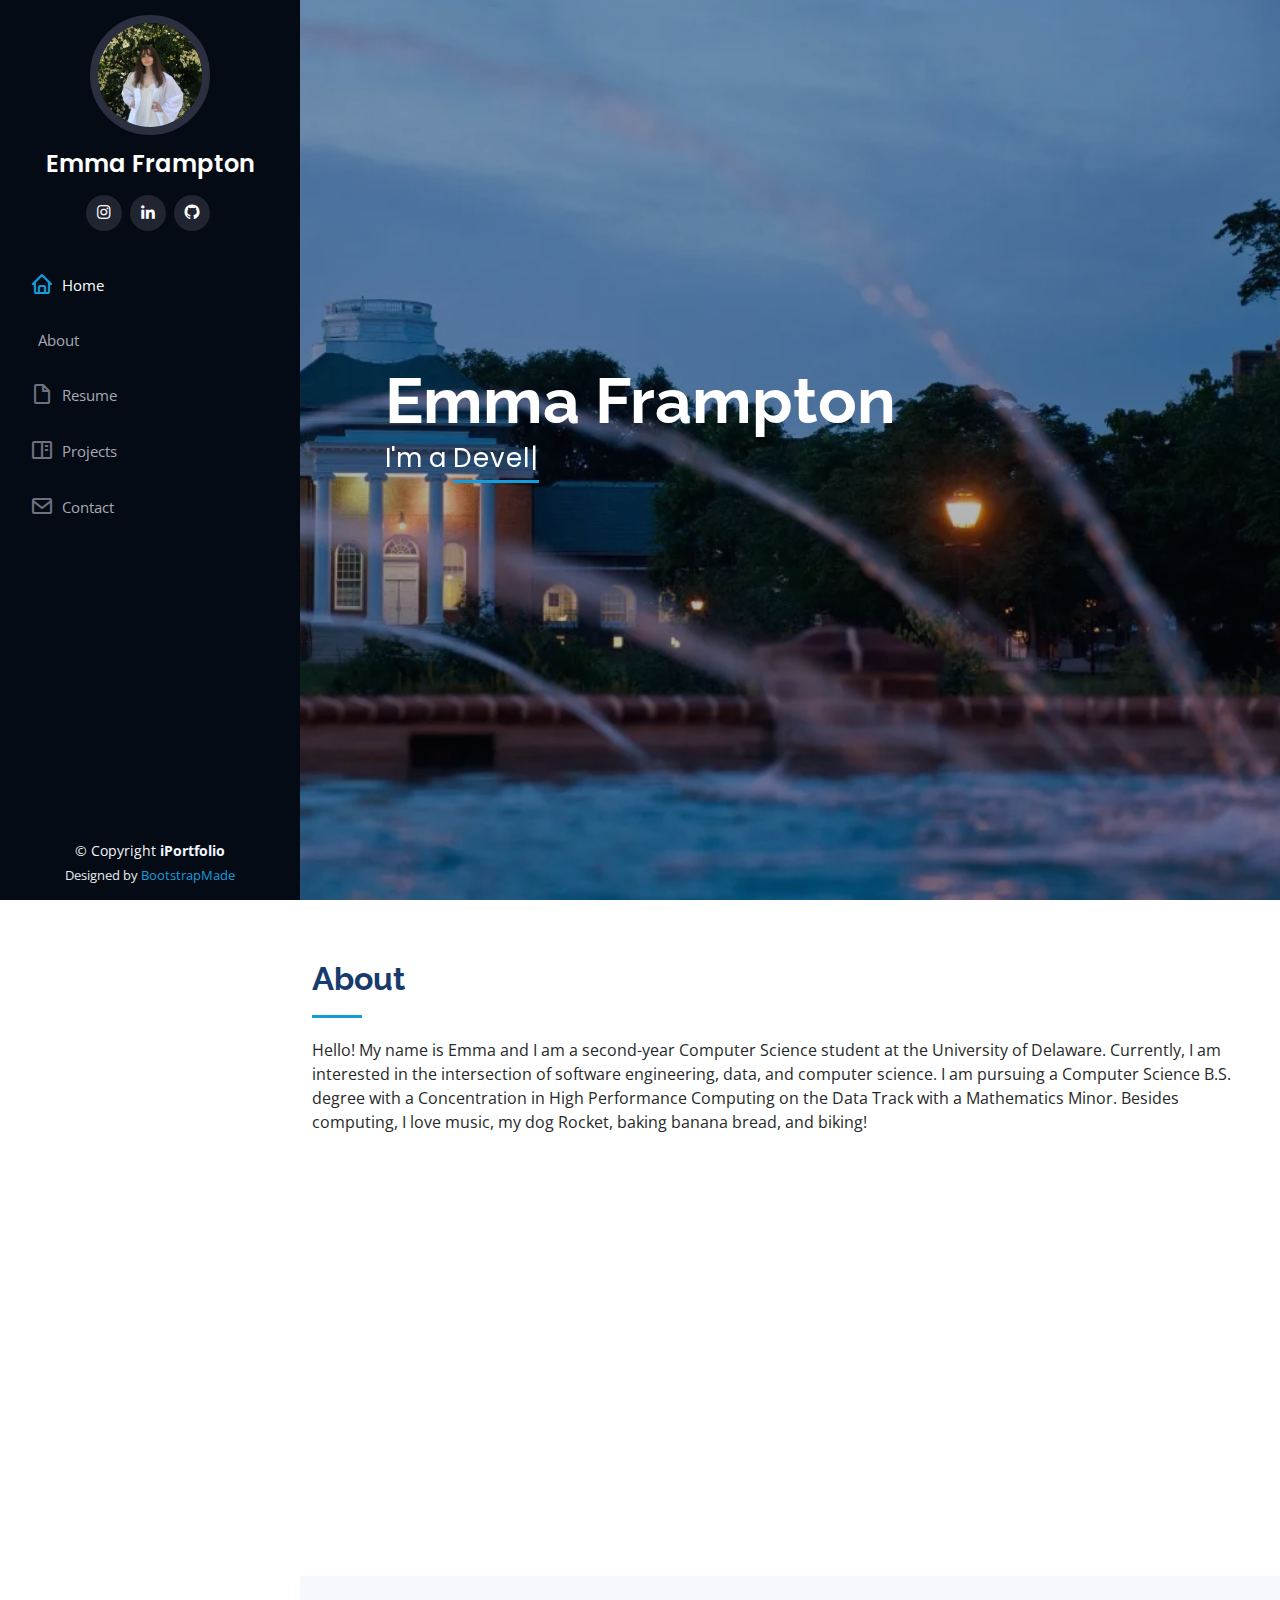
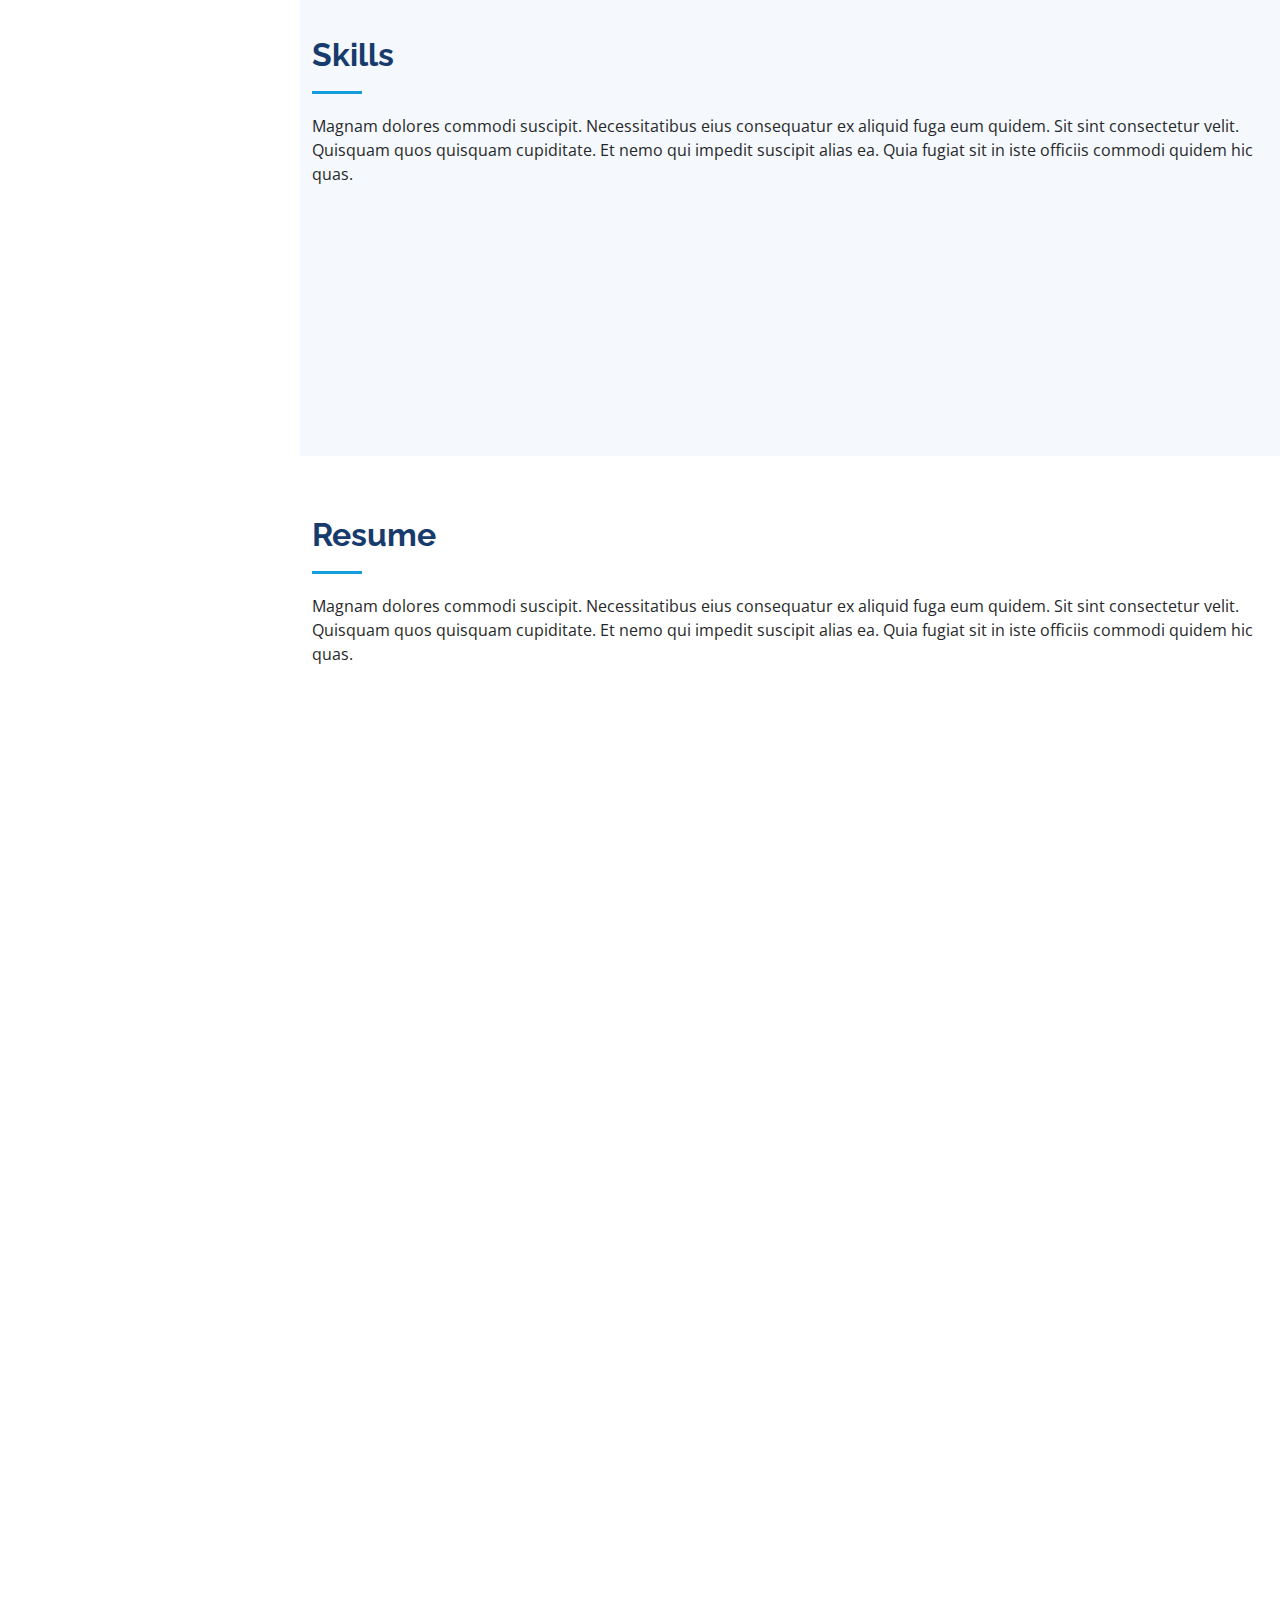
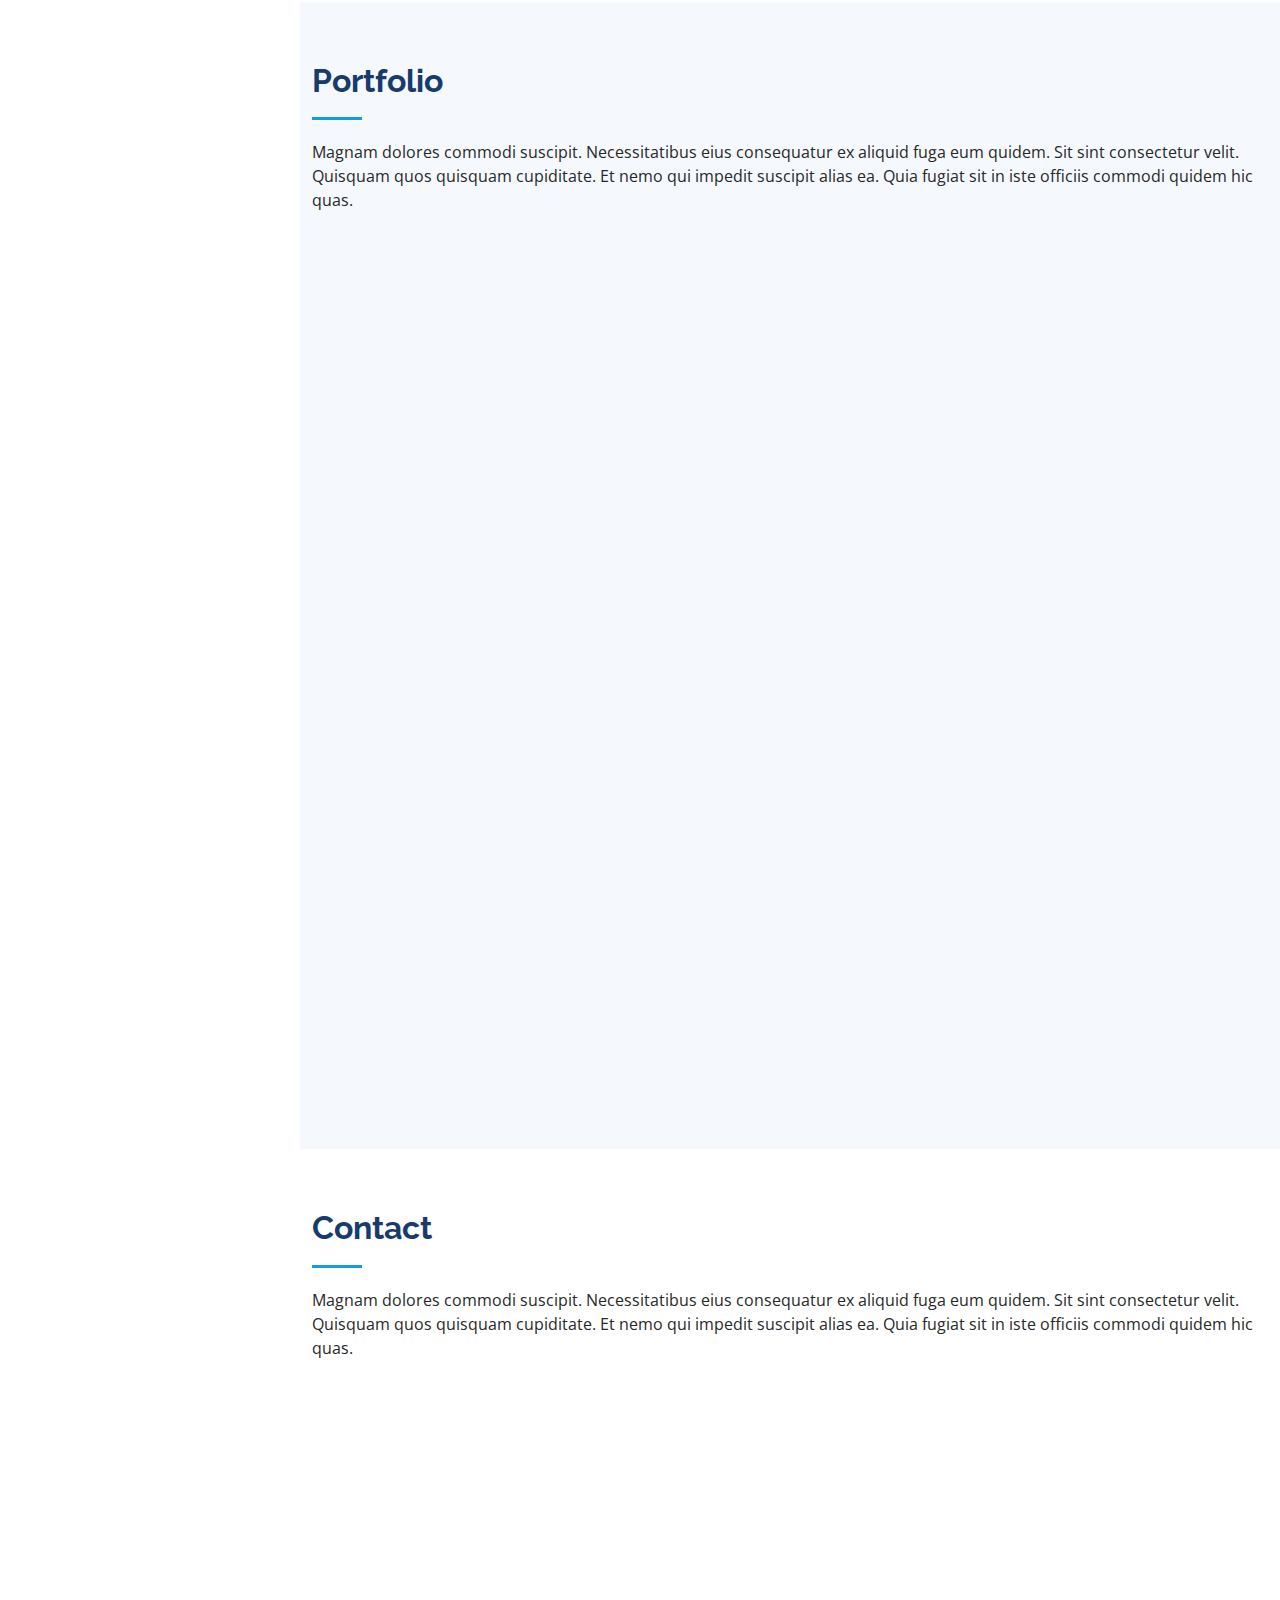
==== commit 67b63cd5: "changed photos" ====
--- a/iPortfolio/index.html
+++ b/iPortfolio/index.html
@@ -1,4 +1,4 @@
-<<!DOCTYPE html>
+<!DOCTYPE html>
 <html lang="en">
 
 <head>
--- a/iPortfolio/assets/css/style.css
+++ b/iPortfolio/assets/css/style.css
@@ -228,7 +228,7 @@
 #hero {
   width: 100%;
   height: 100vh;
-  background: url("../img/hero-bg.jpg") top center;
+  background: url("../img/hero-bg1.png") top center;
   background-size: cover;
 }
 
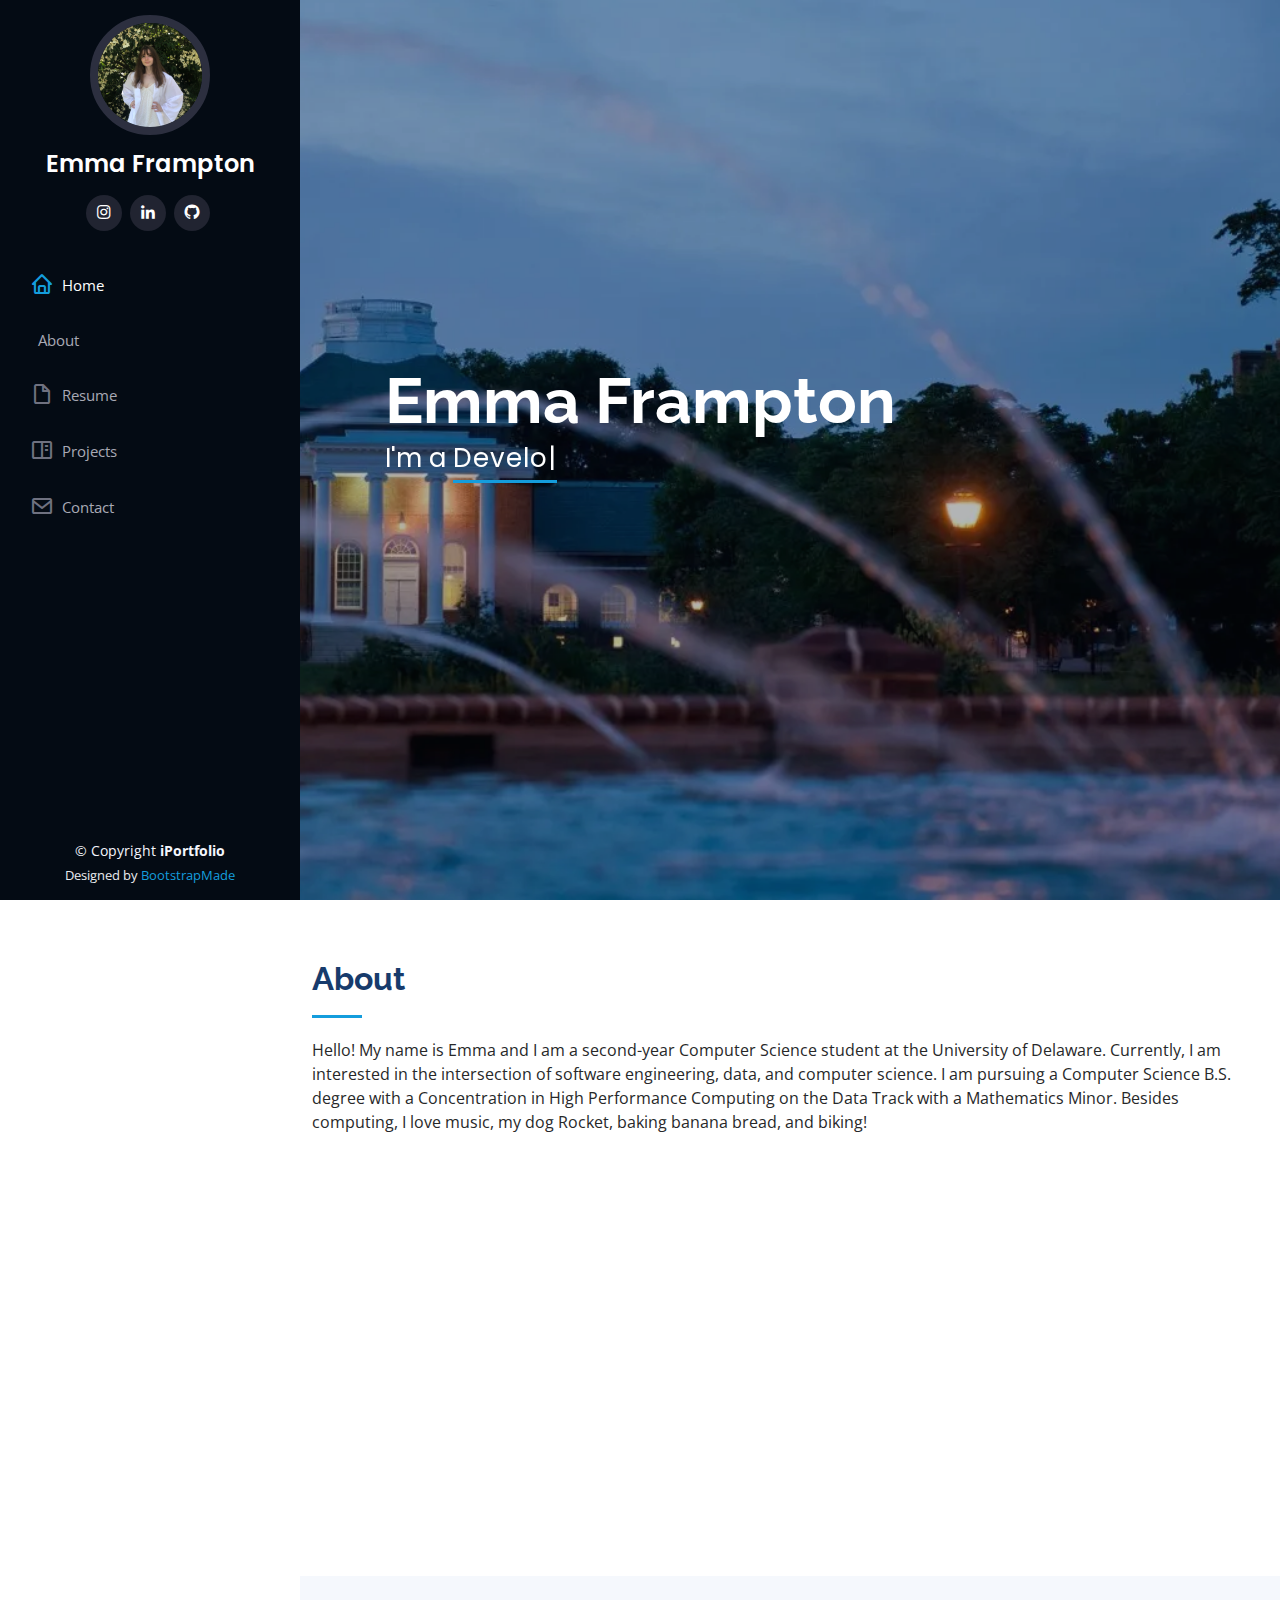
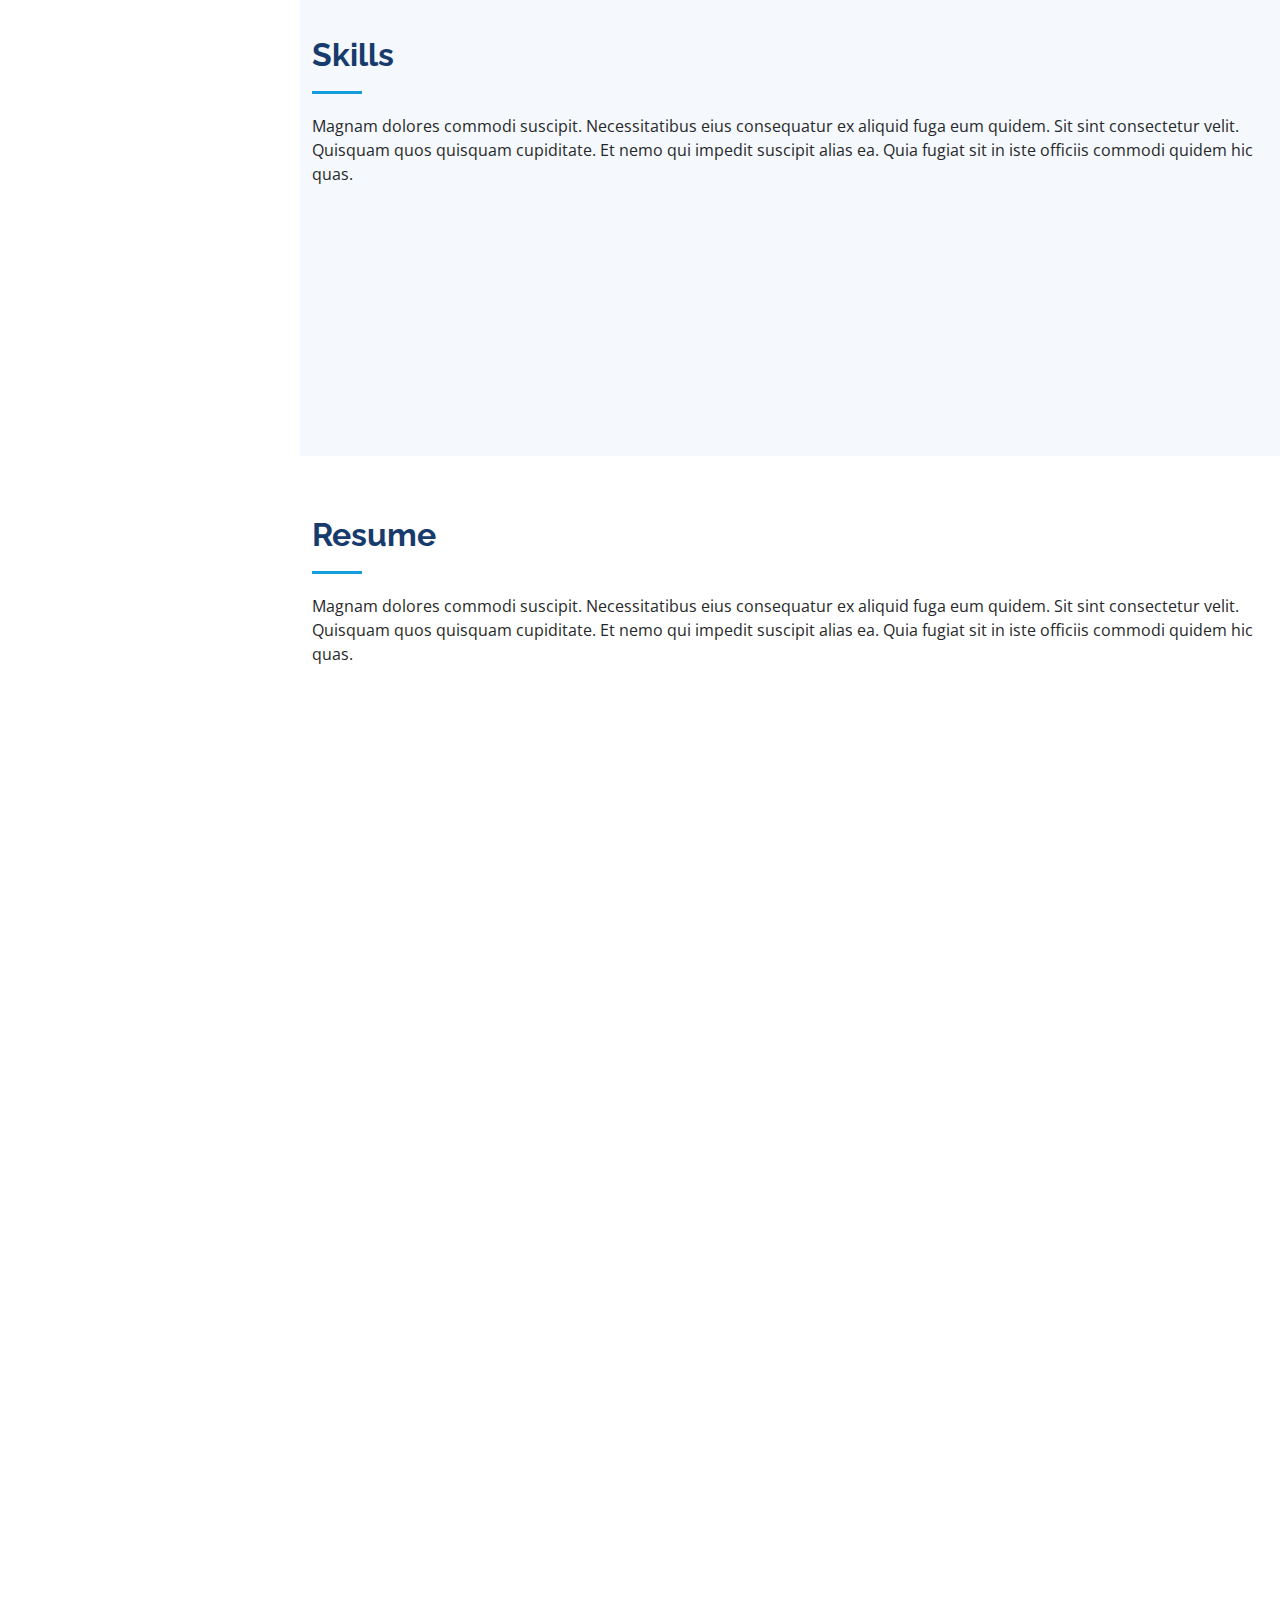
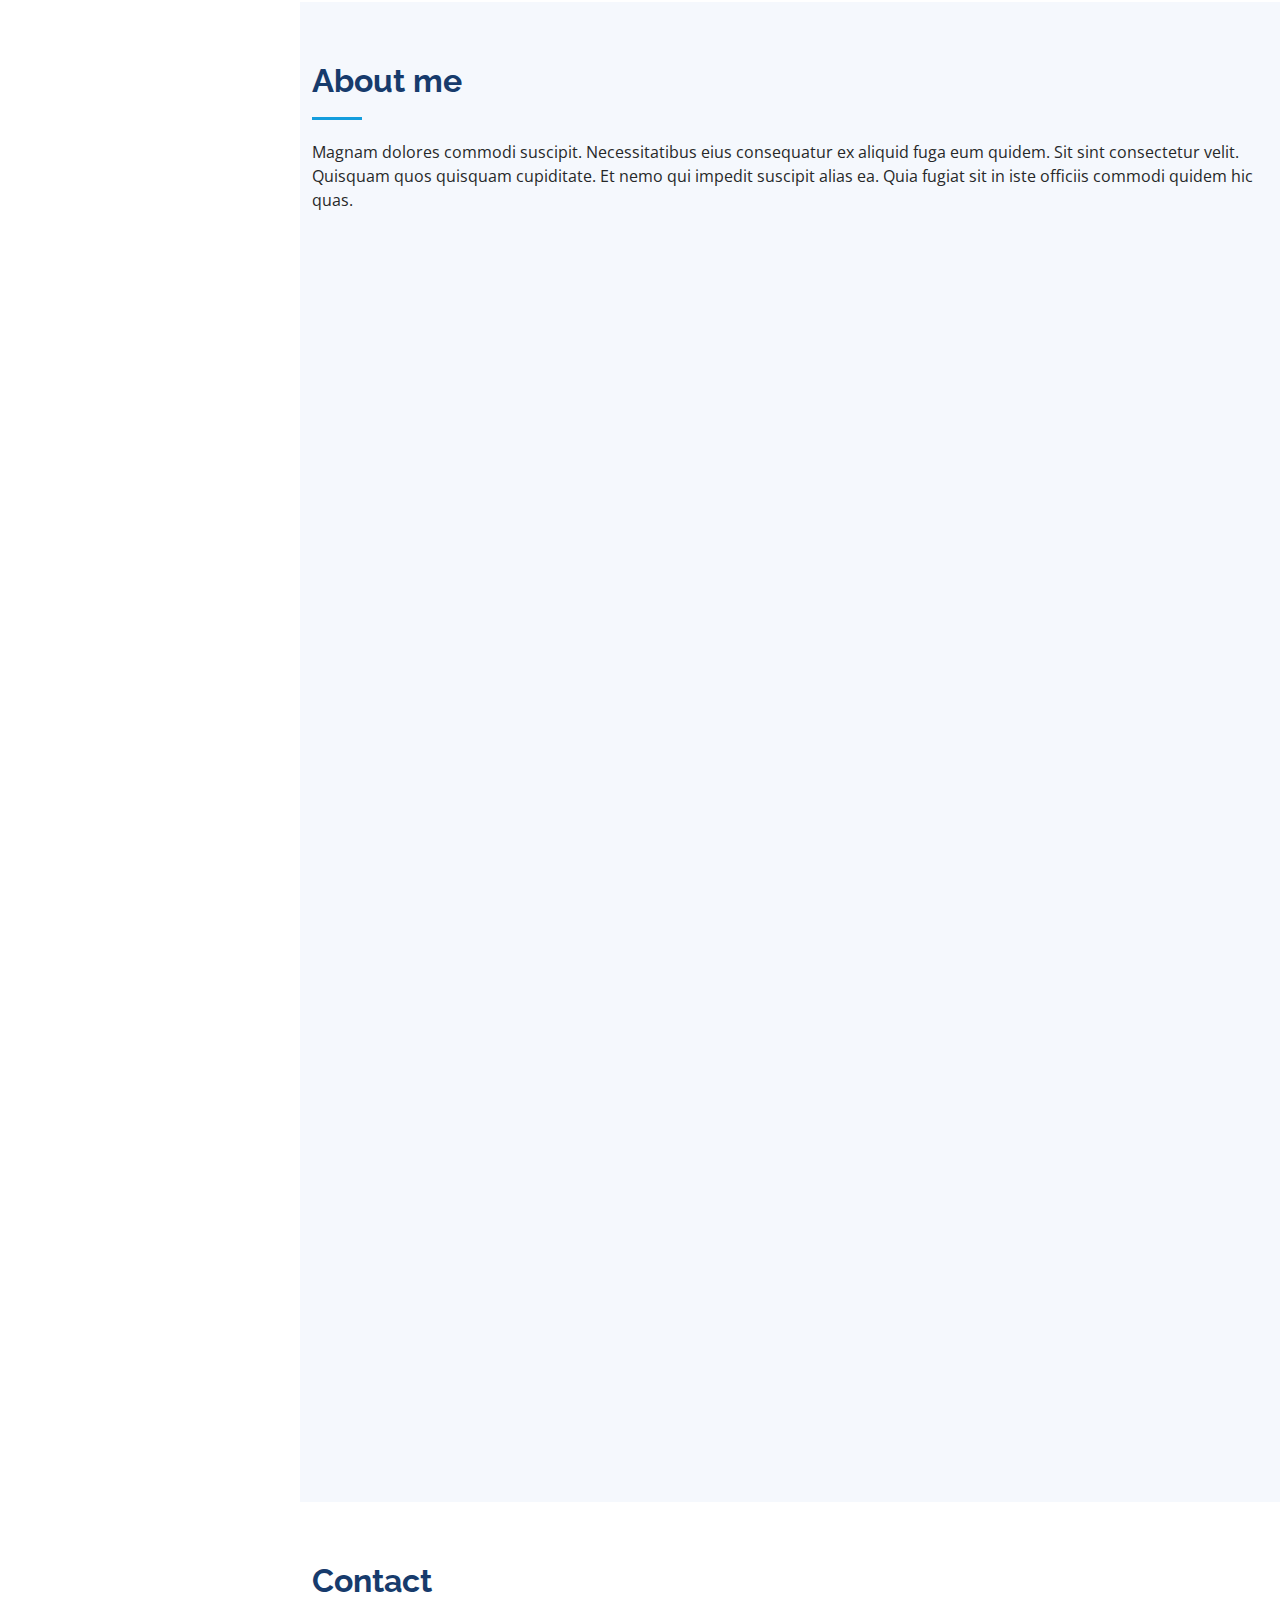
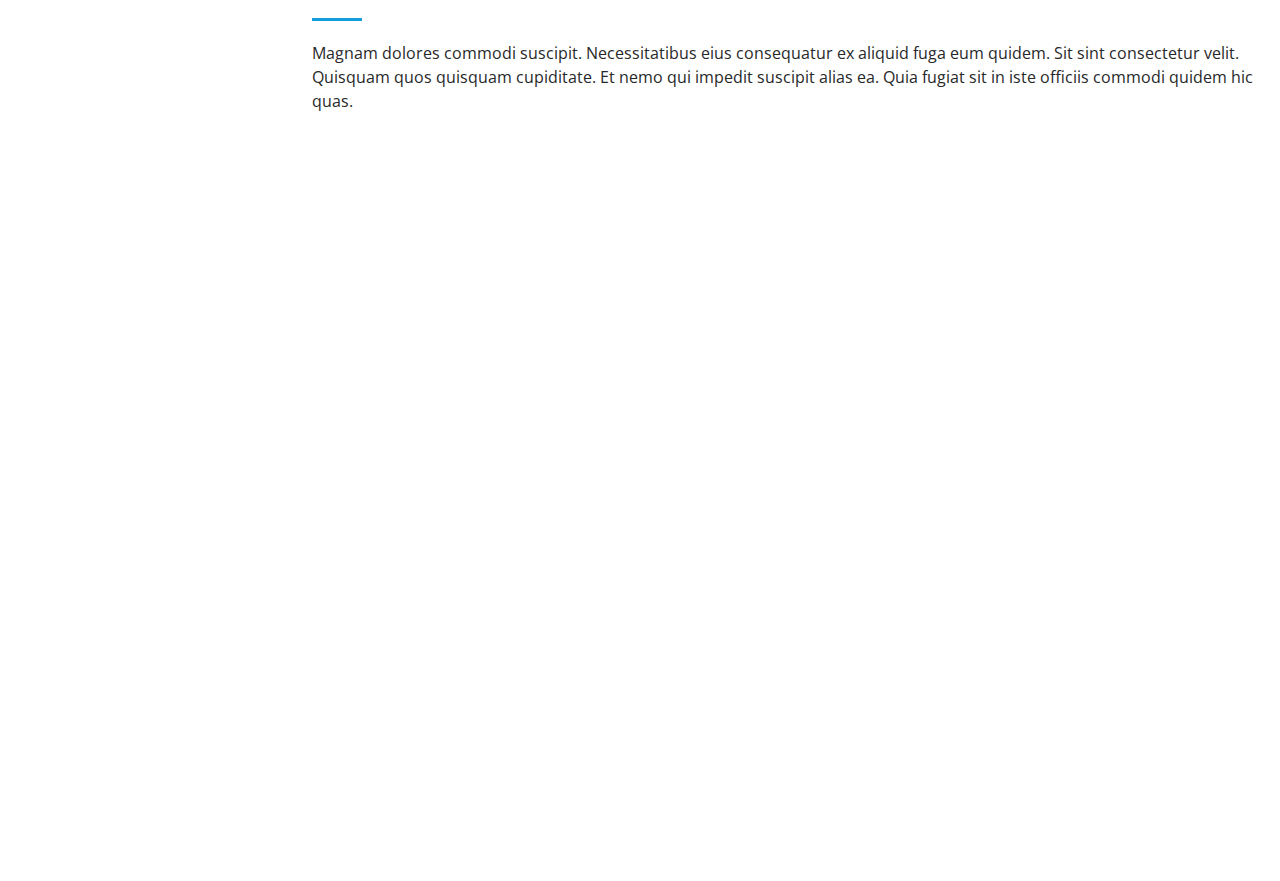
==== commit b472e9dd: "changed_assets" ====
--- a/iPortfolio/index.html
+++ b/iPortfolio/index.html
@@ -217,12 +217,6 @@
               <p><em>University of Delaware, Newark, DE</em></p>
               <p>Concentration in High Performance Computing on Data Track, Minor in Mathematics</p>
             </div>
-            <div class="resume-item">
-              <h4>Bachelor of Fine Arts &amp; Graphic Design</h4>
-              <h5>2010 - 2014</h5>
-              <p><em>Rochester Institute of Technology, Rochester, NY</em></p>
-              <p>Quia nobis sequi est occaecati aut. Repudiandae et iusto quae reiciendis et quis Eius vel ratione eius unde vitae rerum voluptates asperiores voluptatem Earum molestiae consequatur neque etlon sader mart dila</p>
-            </div>
           </div>
           <div class="col-lg-6" data-aos="fade-up" data-aos-delay="100">
             <h3 class="resume-title">Professional Experience</h3>
@@ -254,12 +248,13 @@
       </div>
     </section><!-- End Resume Section -->
 
-    <!-- ======= Portfolio Section ======= -->
+    <!-- ======= About Me Section ======= -->
     <section id="portfolio" class="portfolio section-bg">
       <div class="container">
 
         <div class="section-title">
-          <h2>Portfolio</h2>
+          <h2>About me</h2>
+          <!-- add baking, music, rocket, github, legos-->
           <p>Magnam dolores commodi suscipit. Necessitatibus eius consequatur ex aliquid fuga eum quidem. Sit sint consectetur velit. Quisquam quos quisquam cupiditate. Et nemo qui impedit suscipit alias ea. Quia fugiat sit in iste officiis commodi quidem hic quas.</p>
         </div>
 
@@ -369,7 +364,7 @@
         </div>
 
       </div>
-    </section><!-- End Portfolio Section -->
+    </section><!-- End About Me Section -->
 
     <!-- ======= Contact Section ======= -->
     <section id="contact" class="contact">
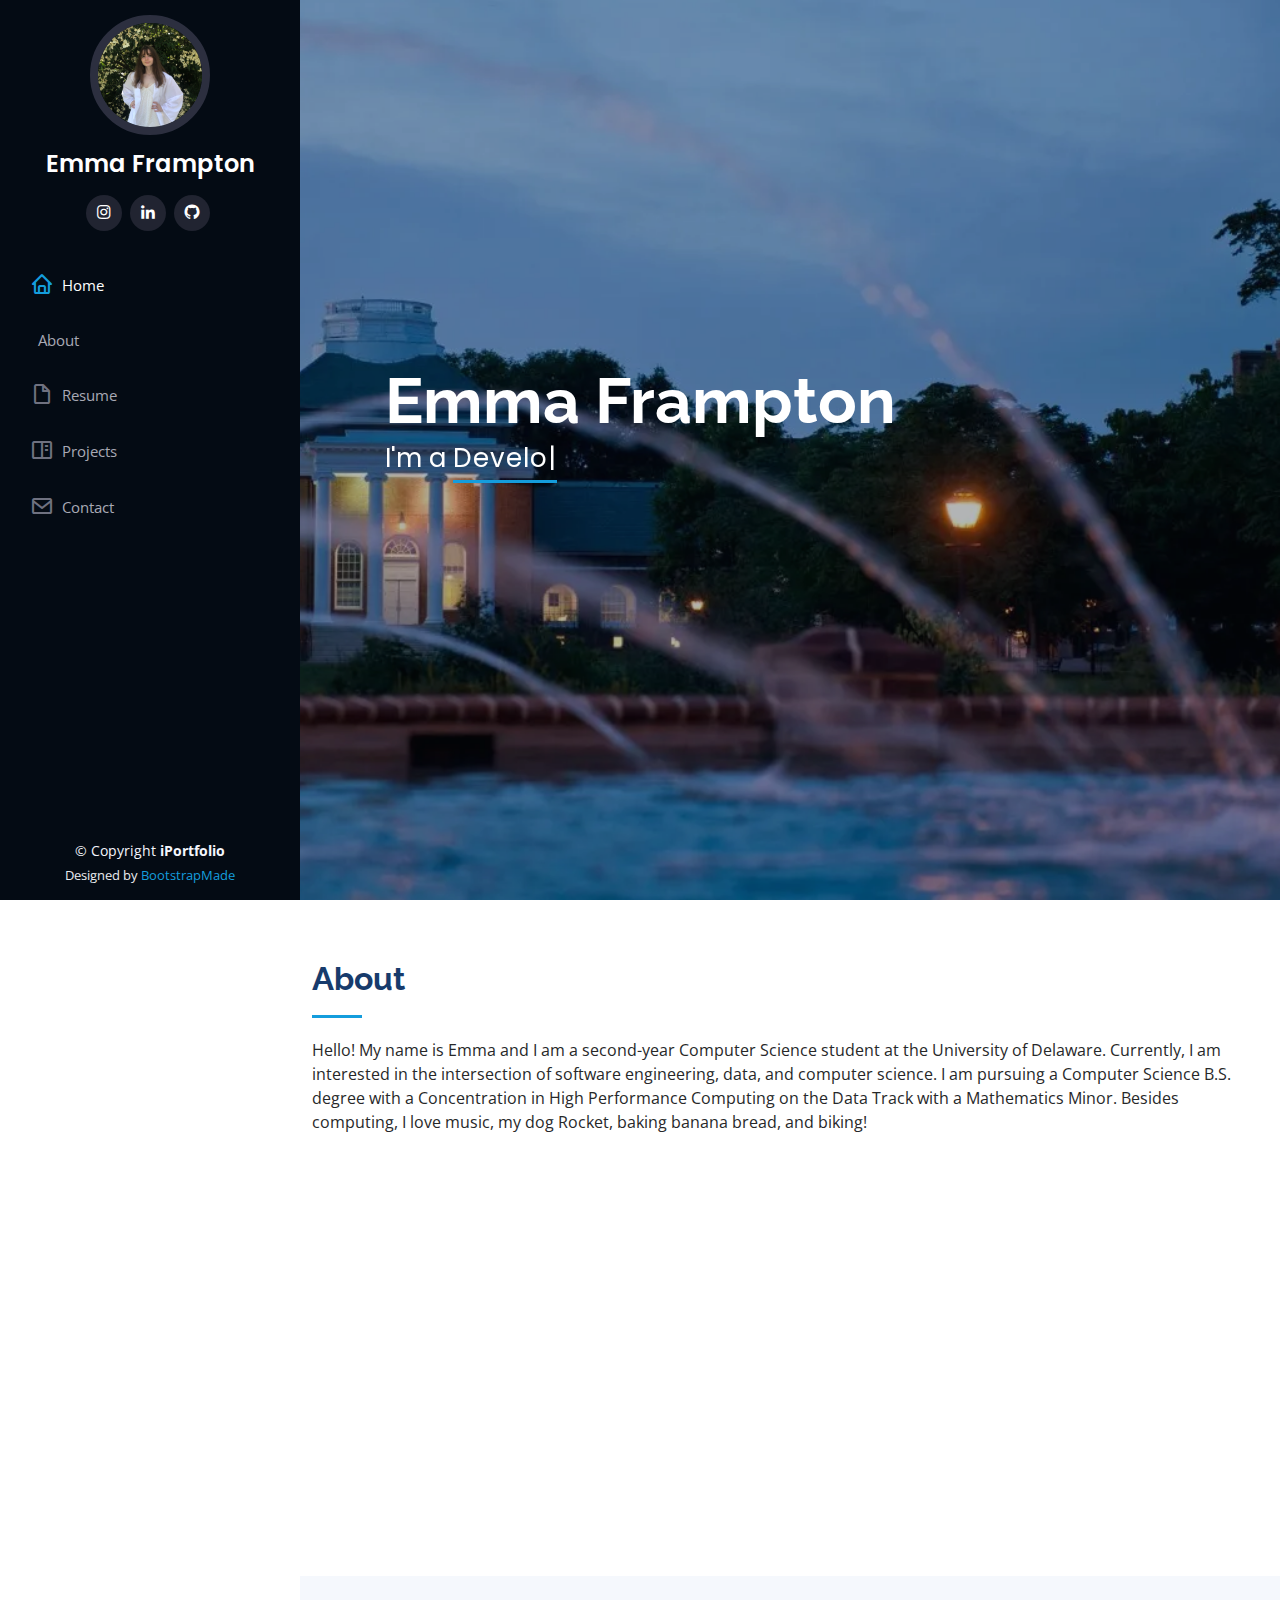
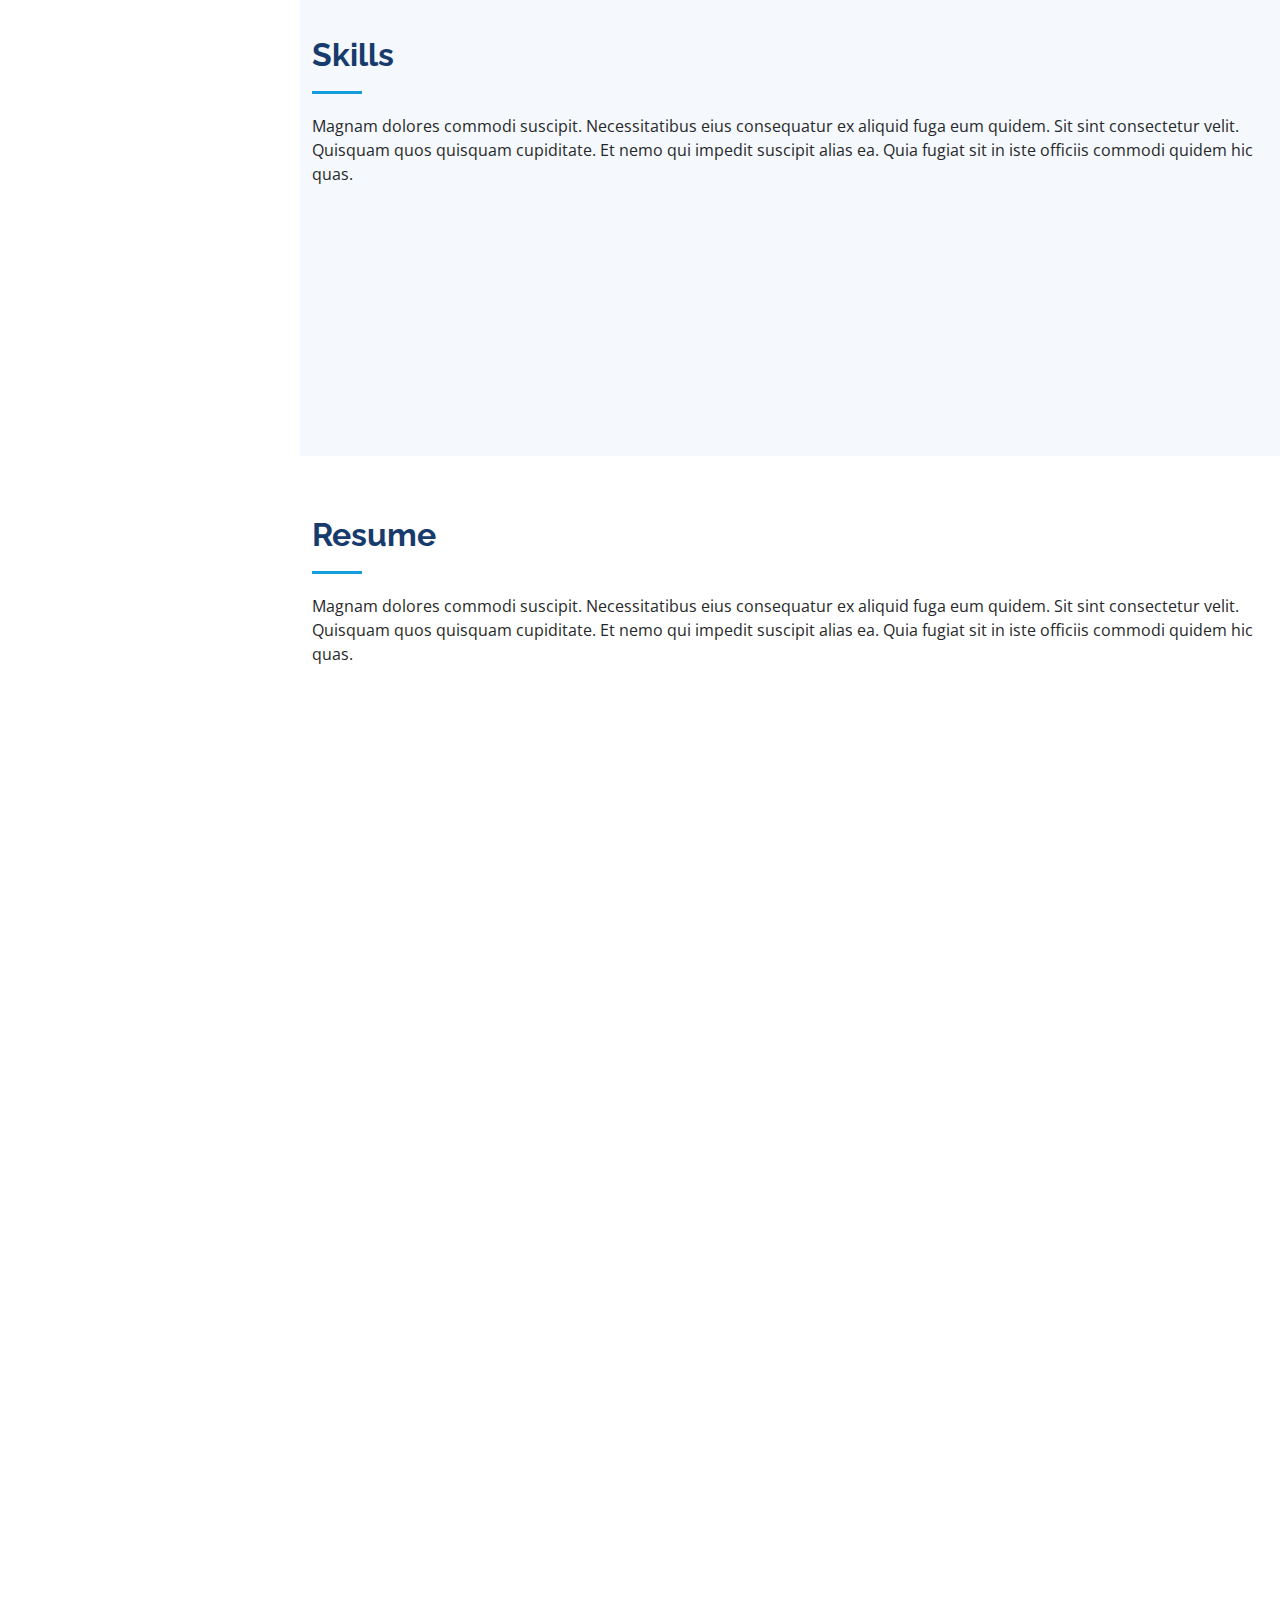
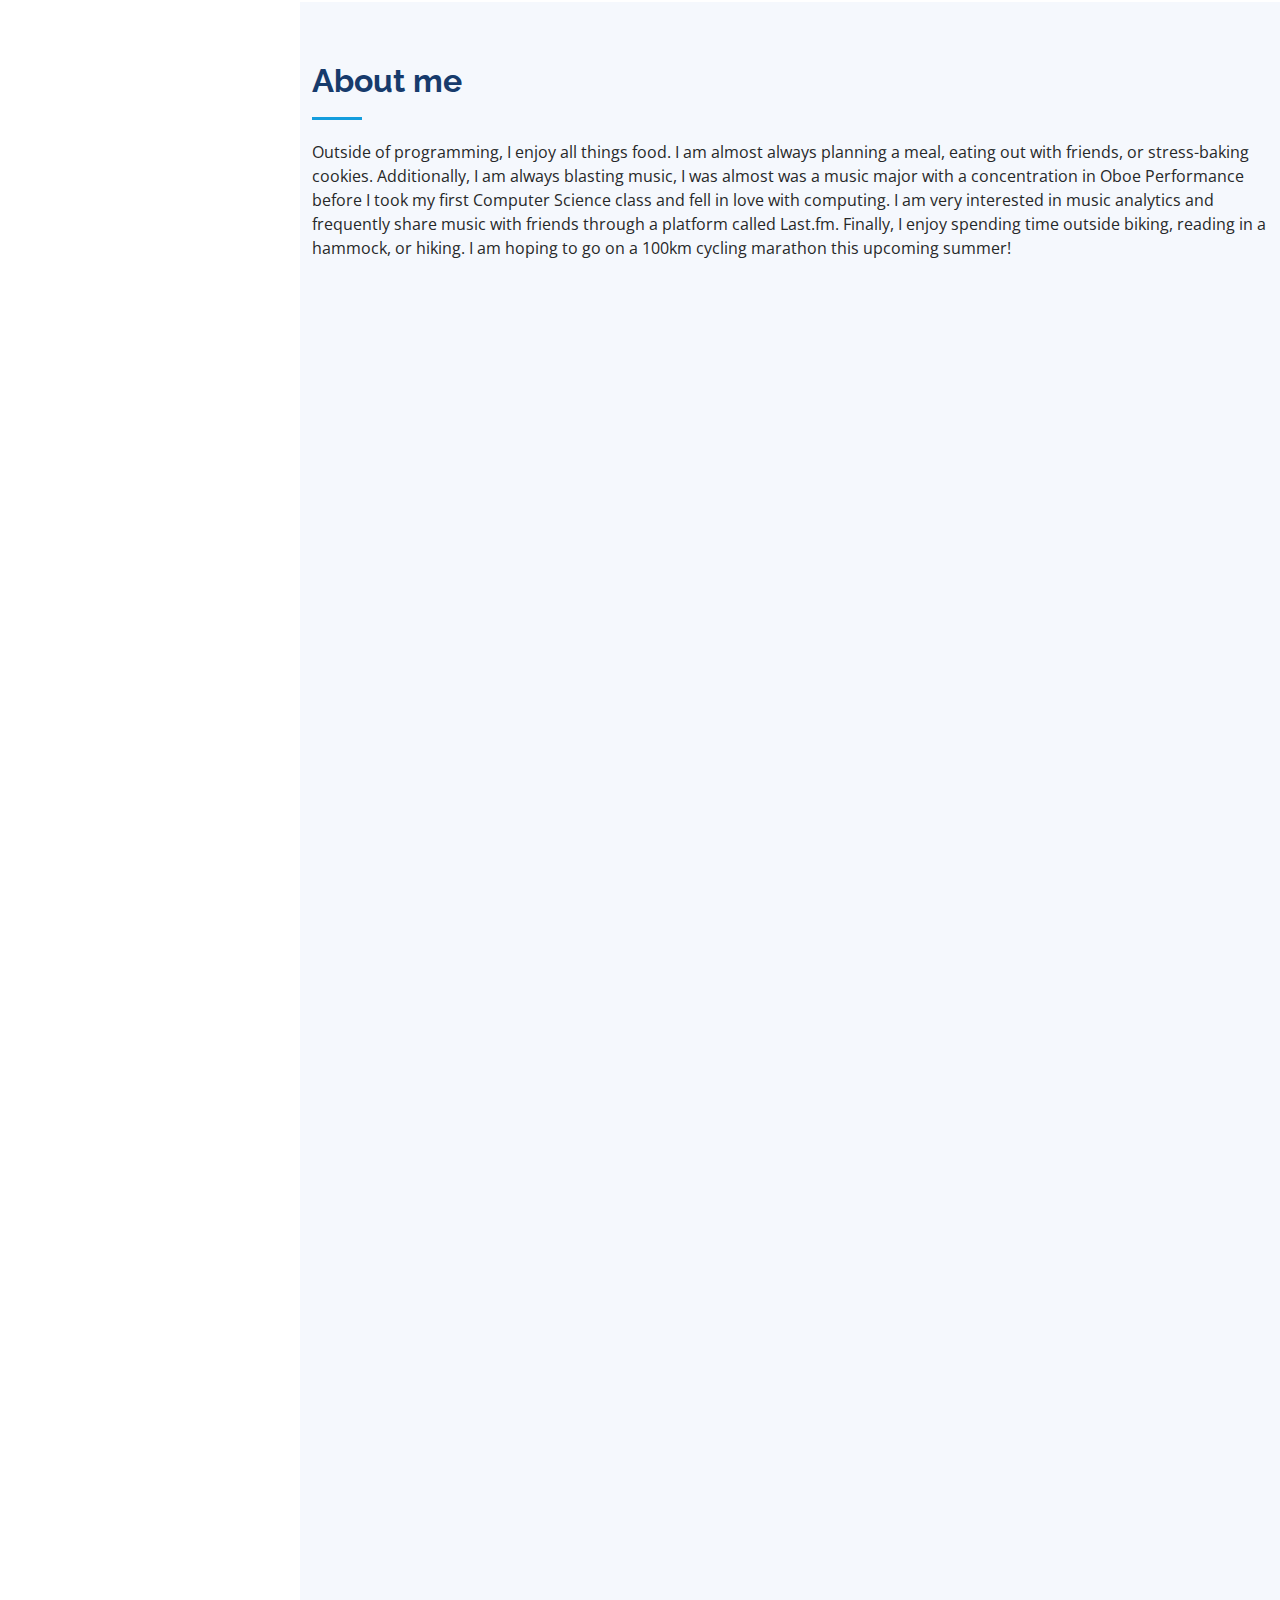
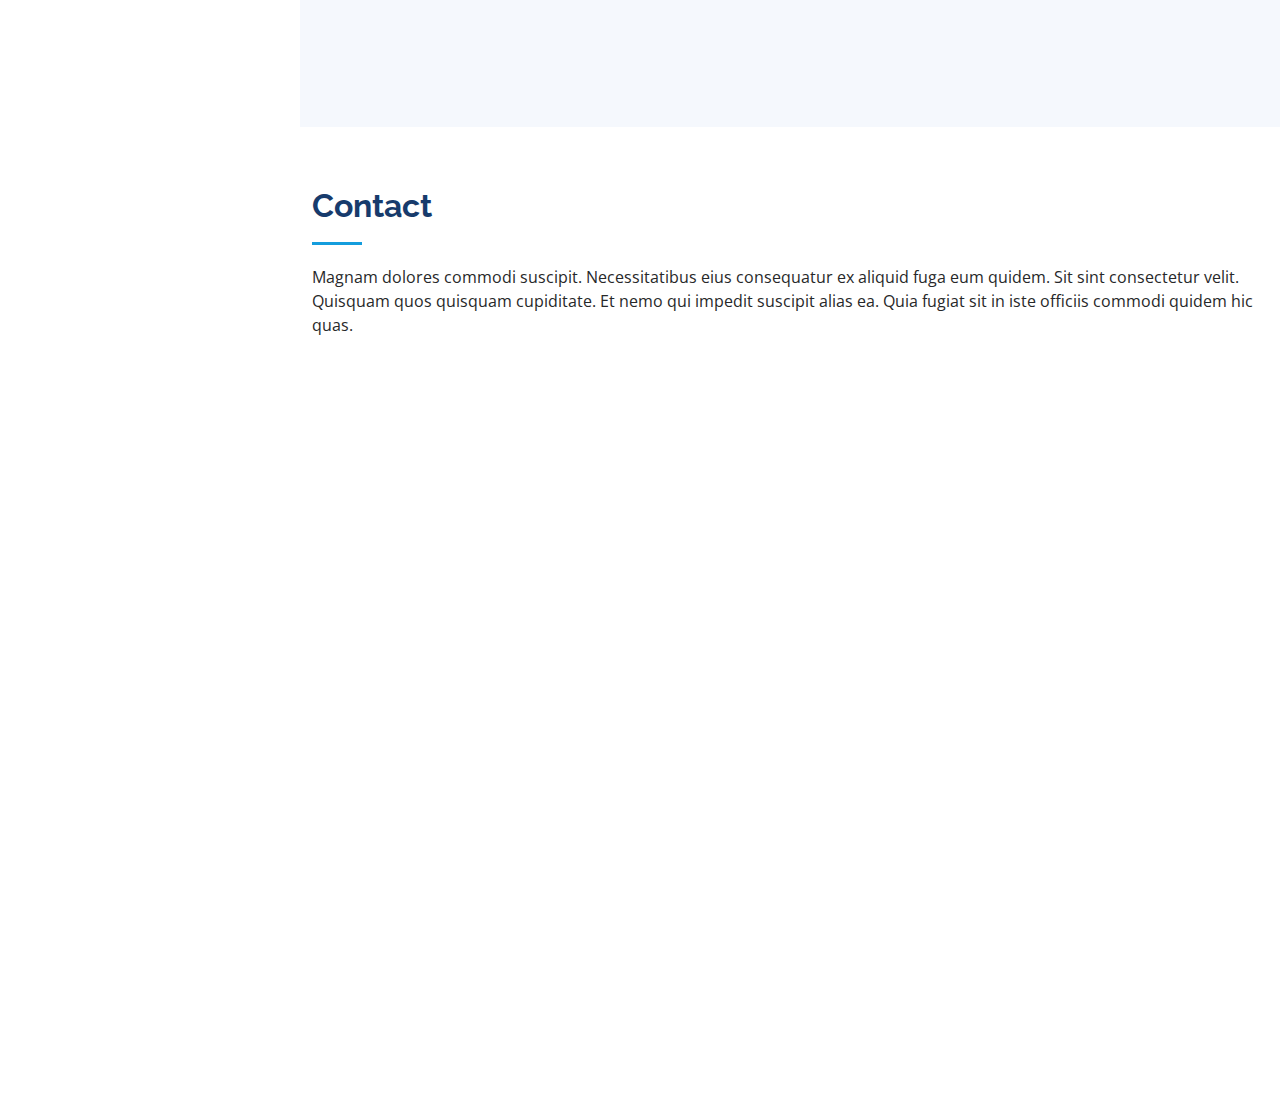
==== commit d8e79ba1: "change_aboutme" ====
--- a/iPortfolio/index.html
+++ b/iPortfolio/index.html
@@ -255,16 +255,20 @@
         <div class="section-title">
           <h2>About me</h2>
           <!-- add baking, music, rocket, github, legos-->
-          <p>Magnam dolores commodi suscipit. Necessitatibus eius consequatur ex aliquid fuga eum quidem. Sit sint consectetur velit. Quisquam quos quisquam cupiditate. Et nemo qui impedit suscipit alias ea. Quia fugiat sit in iste officiis commodi quidem hic quas.</p>
+          <p>Outside of programming, I enjoy all things food. I am almost always planning a meal, eating out with friends, or
+            stress-baking cookies. Additionally, I am always blasting music, I was almost was a music major with a concentration in Oboe 
+            Performance before I took my first Computer Science class and fell in love with computing. I am very interested 
+            in music analytics and frequently share music with friends through a platform called Last.fm. Finally, I enjoy spending time outside 
+            biking, reading in a hammock, or hiking. I am hoping to go on a 100km cycling marathon this upcoming summer!</p>
         </div>
 
         <div class="row" data-aos="fade-up">
           <div class="col-lg-12 d-flex justify-content-center">
             <ul id="portfolio-flters">
               <li data-filter="*" class="filter-active">All</li>
-              <li data-filter=".filter-app">App</li>
-              <li data-filter=".filter-card">Card</li>
-              <li data-filter=".filter-web">Web</li>
+              <li data-filter=".filter-app">Biking/Hiking</li>
+              <li data-filter=".filter-card">Food</li>
+              <li data-filter=".filter-web">Music</li>
             </ul>
           </div>
         </div>
@@ -275,7 +279,57 @@
             <div class="portfolio-wrap">
               <img src="assets/img/portfolio/portfolio-1.jpg" class="img-fluid" alt="">
               <div class="portfolio-links">
-                <a href="assets/img/portfolio/portfolio-1.jpg" data-gallery="portfolioGallery" class="portfolio-lightbox" title="App 1"><i class="bx bx-plus"></i></a>
+                <a href="assets/img/portfolio/portfolio-1.jpg" data-gallery="portfolioGallery" class="portfolio-lightbox" title="Rocket, my English Springer Spaniel"><i class="bx bx-plus"></i></a>
+                <a href="portfolio-details.html" title="More Details"><i class="bx bx-link"></i></a>
+              </div>
+            </div>
+          </div>
+
+          <div class="col-lg-4 col-md-6 portfolio-item filter-card">
+            <div class="portfolio-wrap">
+              <img src="assets/img/portfolio/portfolio-2.jpg" class="img-fluid" alt="">
+              <div class="portfolio-links">
+                <a href="assets/img/portfolio/portfolio-2.jpg" data-gallery="portfolioGallery" class="portfolio-lightbox" title="Homemade Chocolate Chip cookies from https://joyfoodsunshine.com/the-most-amazing-chocolate-chip-cookies/"><i class="bx bx-plus"></i></a>
+                <a href="portfolio-details.html" title="More Details"><i class="bx bx-link"></i></a>
+              </div>
+            </div>
+          </div>
+
+          <div class="col-lg-4 col-md-6 portfolio-item filter-app">
+            <div class="portfolio-wrap">
+              <img src="assets/img/portfolio/portfolio-3.jpg" class="img-fluid" alt="">
+              <div class="portfolio-links">
+                <a href="assets/img/portfolio/portfolio-3.jpg" data-gallery="portfolioGallery" class="portfolio-lightbox" title="Ireland 2018"><i class="bx bx-plus"></i></a>
+                <a href="portfolio-details.html" title="More Details"><i class="bx bx-link"></i></a>
+              </div>
+            </div>
+          </div>
+
+          <div class="col-lg-4 col-md-6 portfolio-item filter-card">
+            <div class="portfolio-wrap">
+              <img src="assets/img/portfolio/portfolio-4.jpg" class="img-fluid" alt="">
+              <div class="portfolio-links">
+                <a href="assets/img/portfolio/portfolio-4.jpg" data-gallery="portfolioGallery" class="portfolio-lightbox" title="Philidelphia Dim Sum"><i class="bx bx-plus"></i></a>
+                <a href="portfolio-details.html" title="More Details"><i class="bx bx-link"></i></a>
+              </div>
+            </div>
+          </div>
+
+          <div class="col-lg-4 col-md-6 portfolio-item filter-card">
+            <div class="portfolio-wrap">
+              <img src="assets/img/portfolio/portfolio-5.jpg" class="img-fluid" alt="">
+              <div class="portfolio-links">
+                <a href="assets/img/portfolio/portfolio-5.jpg" data-gallery="portfolioGallery" class="portfolio-lightbox" title="Salad from Terrain in Glen Mills, PA"><i class="bx bx-plus"></i></a>
+                <a href="portfolio-details.html" title="More Details"><i class="bx bx-link"></i></a>
+              </div>
+            </div>
+          </div>
+
+          <div class="col-lg-4 col-md-6 portfolio-item filter-card">
+            <div class="portfolio-wrap">
+              <img src="assets/img/portfolio/portfolio-6.jpg" class="img-fluid" alt="">
+              <div class="portfolio-links">
+                <a href="assets/img/portfolio/portfolio-6.jpg" data-gallery="portfolioGallery" class="portfolio-lightbox" title="Shrimp Green Goddess Mix made with my mom"><i class="bx bx-plus"></i></a>
                 <a href="portfolio-details.html" title="More Details"><i class="bx bx-link"></i></a>
               </div>
             </div>
@@ -283,29 +337,9 @@
 
           <div class="col-lg-4 col-md-6 portfolio-item filter-web">
             <div class="portfolio-wrap">
-              <img src="assets/img/portfolio/portfolio-2.jpg" class="img-fluid" alt="">
-              <div class="portfolio-links">
-                <a href="assets/img/portfolio/portfolio-2.jpg" data-gallery="portfolioGallery" class="portfolio-lightbox" title="Web 3"><i class="bx bx-plus"></i></a>
-                <a href="portfolio-details.html" title="More Details"><i class="bx bx-link"></i></a>
-              </div>
-            </div>
-          </div>
-
-          <div class="col-lg-4 col-md-6 portfolio-item filter-app">
-            <div class="portfolio-wrap">
-              <img src="assets/img/portfolio/portfolio-3.jpg" class="img-fluid" alt="">
-              <div class="portfolio-links">
-                <a href="assets/img/portfolio/portfolio-3.jpg" data-gallery="portfolioGallery" class="portfolio-lightbox" title="App 2"><i class="bx bx-plus"></i></a>
-                <a href="portfolio-details.html" title="More Details"><i class="bx bx-link"></i></a>
-              </div>
-            </div>
-          </div>
-
-          <div class="col-lg-4 col-md-6 portfolio-item filter-card">
-            <div class="portfolio-wrap">
-              <img src="assets/img/portfolio/portfolio-4.jpg" class="img-fluid" alt="">
-              <div class="portfolio-links">
-                <a href="assets/img/portfolio/portfolio-4.jpg" data-gallery="portfolioGallery" class="portfolio-lightbox" title="Card 2"><i class="bx bx-plus"></i></a>
+              <img src="assets/img/portfolio/portfolio-7.jpg" class="img-fluid" alt="">
+              <div class="portfolio-links">
+                <a href="assets/img/portfolio/portfolio-7.jpg" data-gallery="portfolioGallery" class="portfolio-lightbox" title="Faye Webster, Philadelphia 08/20/2022"><i class="bx bx-plus"></i></a>
                 <a href="portfolio-details.html" title="More Details"><i class="bx bx-link"></i></a>
               </div>
             </div>
@@ -313,39 +347,9 @@
 
           <div class="col-lg-4 col-md-6 portfolio-item filter-web">
             <div class="portfolio-wrap">
-              <img src="assets/img/portfolio/portfolio-5.jpg" class="img-fluid" alt="">
-              <div class="portfolio-links">
-                <a href="assets/img/portfolio/portfolio-5.jpg" data-gallery="portfolioGallery" class="portfolio-lightbox" title="Web 2"><i class="bx bx-plus"></i></a>
-                <a href="portfolio-details.html" title="More Details"><i class="bx bx-link"></i></a>
-              </div>
-            </div>
-          </div>
-
-          <div class="col-lg-4 col-md-6 portfolio-item filter-app">
-            <div class="portfolio-wrap">
-              <img src="assets/img/portfolio/portfolio-6.jpg" class="img-fluid" alt="">
-              <div class="portfolio-links">
-                <a href="assets/img/portfolio/portfolio-6.jpg" data-gallery="portfolioGallery" class="portfolio-lightbox" title="App 3"><i class="bx bx-plus"></i></a>
-                <a href="portfolio-details.html" title="More Details"><i class="bx bx-link"></i></a>
-              </div>
-            </div>
-          </div>
-
-          <div class="col-lg-4 col-md-6 portfolio-item filter-card">
-            <div class="portfolio-wrap">
-              <img src="assets/img/portfolio/portfolio-7.jpg" class="img-fluid" alt="">
-              <div class="portfolio-links">
-                <a href="assets/img/portfolio/portfolio-7.jpg" data-gallery="portfolioGallery" class="portfolio-lightbox" title="Card 1"><i class="bx bx-plus"></i></a>
-                <a href="portfolio-details.html" title="More Details"><i class="bx bx-link"></i></a>
-              </div>
-            </div>
-          </div>
-
-          <div class="col-lg-4 col-md-6 portfolio-item filter-card">
-            <div class="portfolio-wrap">
               <img src="assets/img/portfolio/portfolio-8.jpg" class="img-fluid" alt="">
               <div class="portfolio-links">
-                <a href="assets/img/portfolio/portfolio-8.jpg" data-gallery="portfolioGallery" class="portfolio-lightbox" title="Card 3"><i class="bx bx-plus"></i></a>
+                <a href="assets/img/portfolio/portfolio-8.jpg" data-gallery="portfolioGallery" class="portfolio-lightbox" title="Sterolab, Philadelphia 10/07/2022"><i class="bx bx-plus"></i></a>
                 <a href="portfolio-details.html" title="More Details"><i class="bx bx-link"></i></a>
               </div>
             </div>
@@ -355,7 +359,7 @@
             <div class="portfolio-wrap">
               <img src="assets/img/portfolio/portfolio-9.jpg" class="img-fluid" alt="">
               <div class="portfolio-links">
-                <a href="assets/img/portfolio/portfolio-9.jpg" data-gallery="portfolioGallery" class="portfolio-lightbox" title="Web 3"><i class="bx bx-plus"></i></a>
+                <a href="assets/img/portfolio/portfolio-9.jpg" data-gallery="portfolioGallery" class="portfolio-lightbox" title="Clairo, Philadelphia 7/09/2022"><i class="bx bx-plus"></i></a>
                 <a href="portfolio-details.html" title="More Details"><i class="bx bx-link"></i></a>
               </div>
             </div>
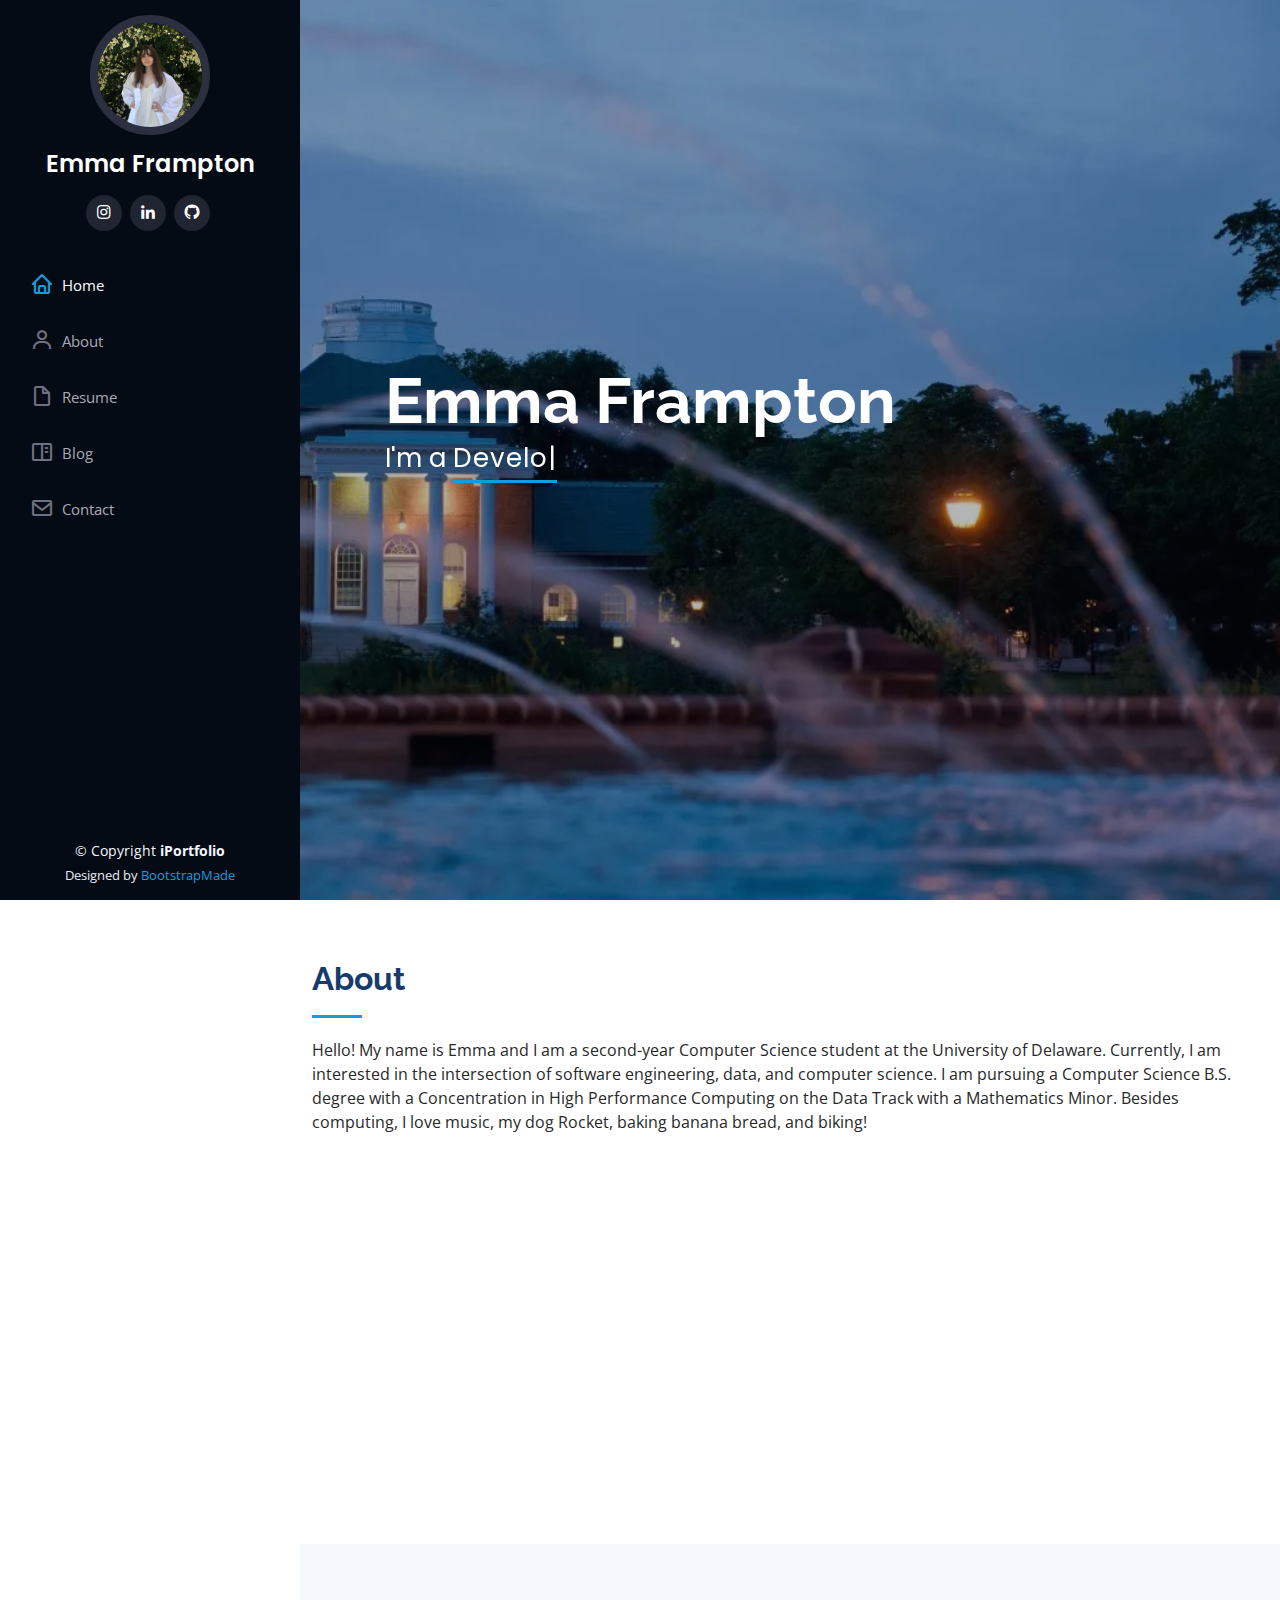
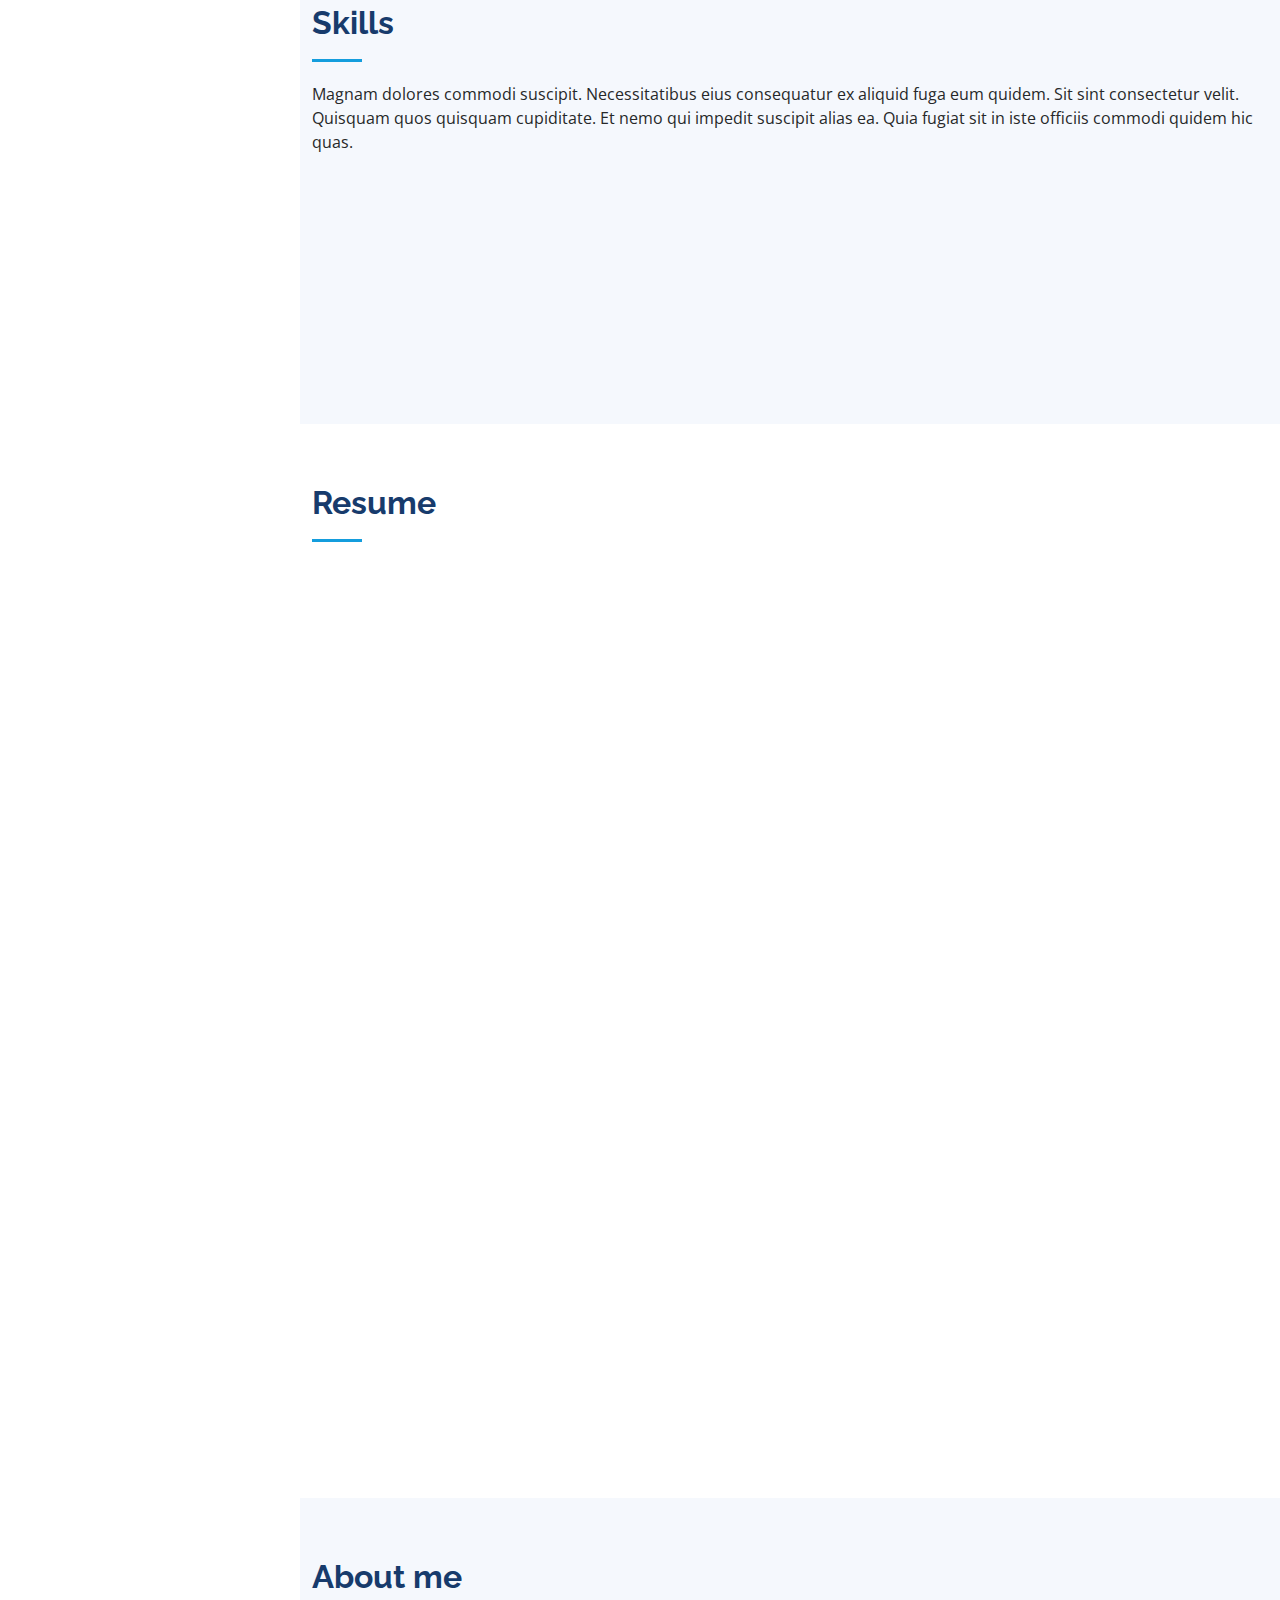
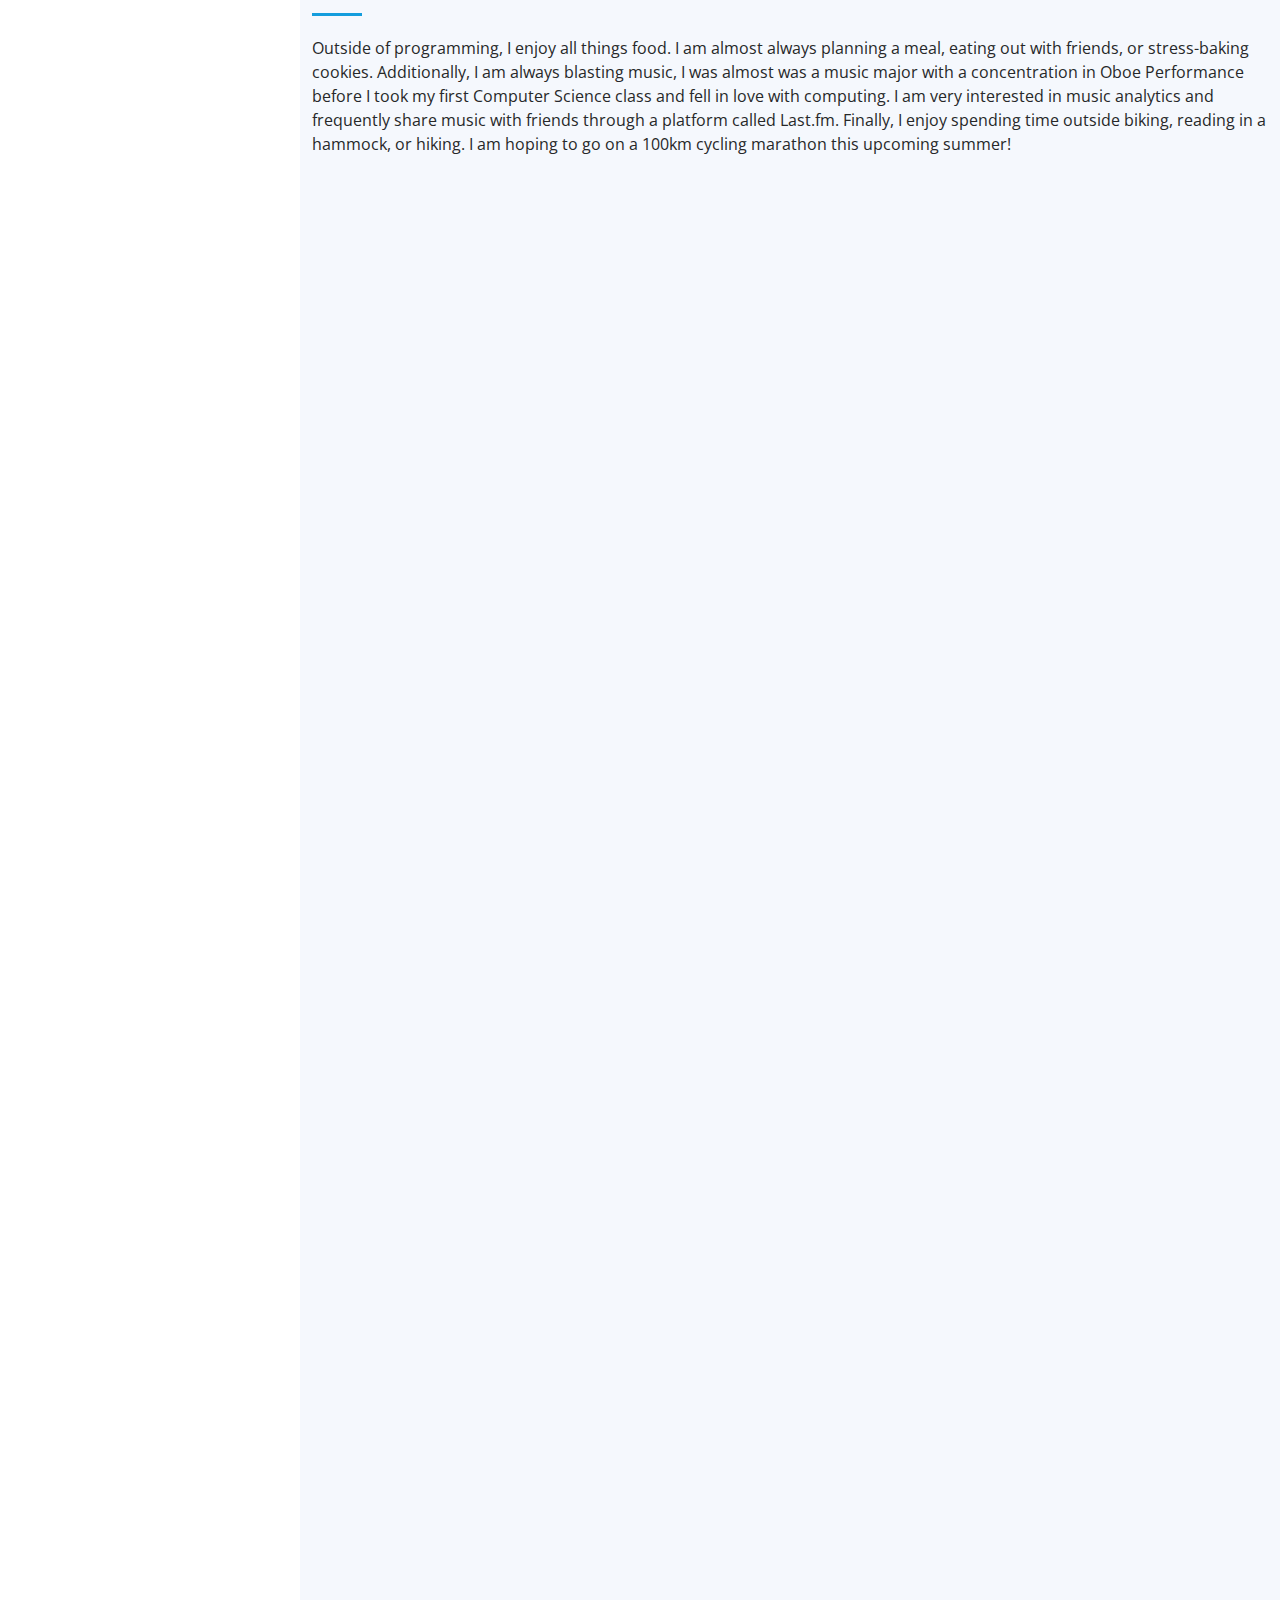
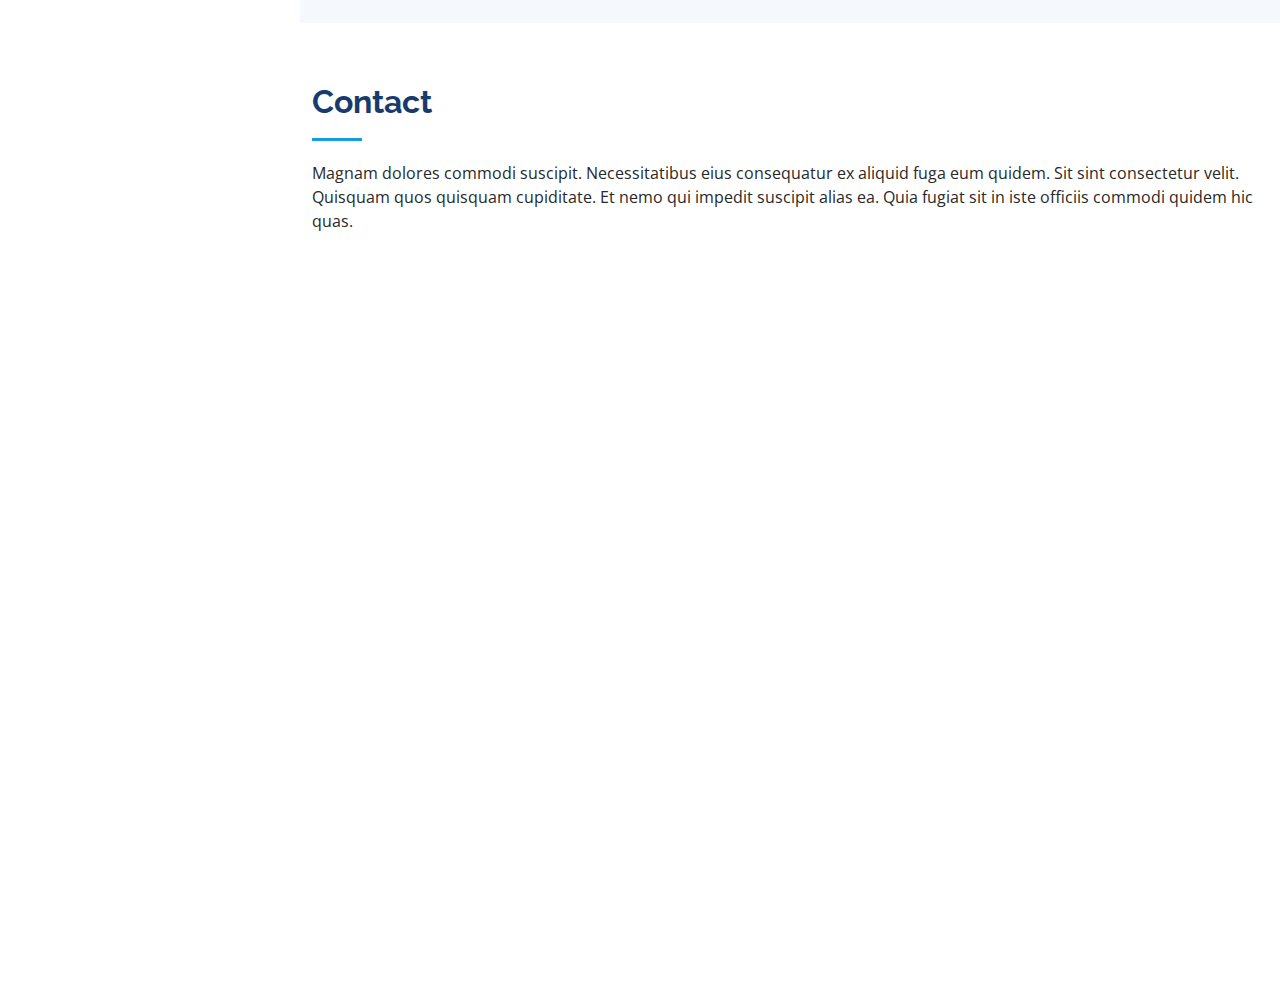
==== commit e0e2c493: "fixed about section" ====
--- a/iPortfolio/index.html
+++ b/iPortfolio/index.html
@@ -56,10 +56,11 @@
 
       <nav id="navbar" class="nav-menu navbar">
         <ul>
+        
           <li><a href="#hero" class="nav-link scrollto active"><i class="bx bx-home"></i> <span>Home</span></a></li>
-          <li><a href="#about" class="nav-link scrollto"><i classs="bx bx-user"></i> <span>About</span></a></li>
+          <li><a href="#about" class="nav-link scrollto"><i class="bx bx-user"></i> <span>About</span></a></li>
           <li><a href="#resume" class="nav-link scrollto"><i class="bx bx-file-blank"></i> <span>Resume</span></a></li>
-          <li><a href="#projects" class="nav-link scrollto"><i class="bx bx-book-content"></i> <span>Projects</span></a></li>
+          <li><a href="#blog" class="nav-link scrollto"><i class="bx bx-book-content"></i> <span>Blog</span></a></li>
           <li><a href="#contact" class="nav-link scrollto"><i class="bx bx-envelope"></i> <span>Contact</span></a></li>
         </ul>
       </nav><!-- .nav-menu -->
@@ -92,15 +93,14 @@
           <div class="col-lg-8 pt-4 pt-lg-0 content" data-aos="fade-left">
             <h3>Computer Scientist &amp; Web Developer.</h3>
             <p class="fst-italic">
-              Lorem ipsum dolor sit amet, consectetur adipiscing elit, sed do eiusmod tempor incididunt ut labore et dolore
-              magna aliqua.
+
             </p>
             <div class="row">
               <div class="col-lg-6">
                 <ul>
                   <li><i class="bi bi-chevron-right"></i> <strong>Degree:</strong> <span>Computer Science B.S.</span></li>
                   <li><i class="bi bi-chevron-right"></i> <strong>Concentration:</strong> <span>HPC</span></li>
-                  <li><i class="bi bi-chevron-right"></i> <strong>Minor:</strong> <span>Mathematics</span></li>
+                  <li><i class="bi bi-chevron-right"></i> <strong>Minor:</strong> <span>Mathematics and Educational Technology</span></li>
                   <li><i class="bi bi-chevron-right"></i> <strong>Track:</strong> <span>Data Track</span></li>
                 </ul>
               </div>
@@ -194,7 +194,7 @@
 
         <div class="section-title">
           <h2>Resume</h2>
-          <p>Magnam dolores commodi suscipit. Necessitatibus eius consequatur ex aliquid fuga eum quidem. Sit sint consectetur velit. Quisquam quos quisquam cupiditate. Et nemo qui impedit suscipit alias ea. Quia fugiat sit in iste officiis commodi quidem hic quas.</p>
+          <p></p>
         </div>
 
         <div class="row">
@@ -215,7 +215,7 @@
               <h4>Bachelor of Science &amp; Computer Science</h4>
               <h5>2021 - 2025</h5>
               <p><em>University of Delaware, Newark, DE</em></p>
-              <p>Concentration in High Performance Computing on Data Track, Minor in Mathematics</p>
+              <p>Concentration in High Performance Computing on Data Track, Minor in Mathematics and Educational Technology</p>
             </div>
           </div>
           <div class="col-lg-6" data-aos="fade-up" data-aos-delay="100">
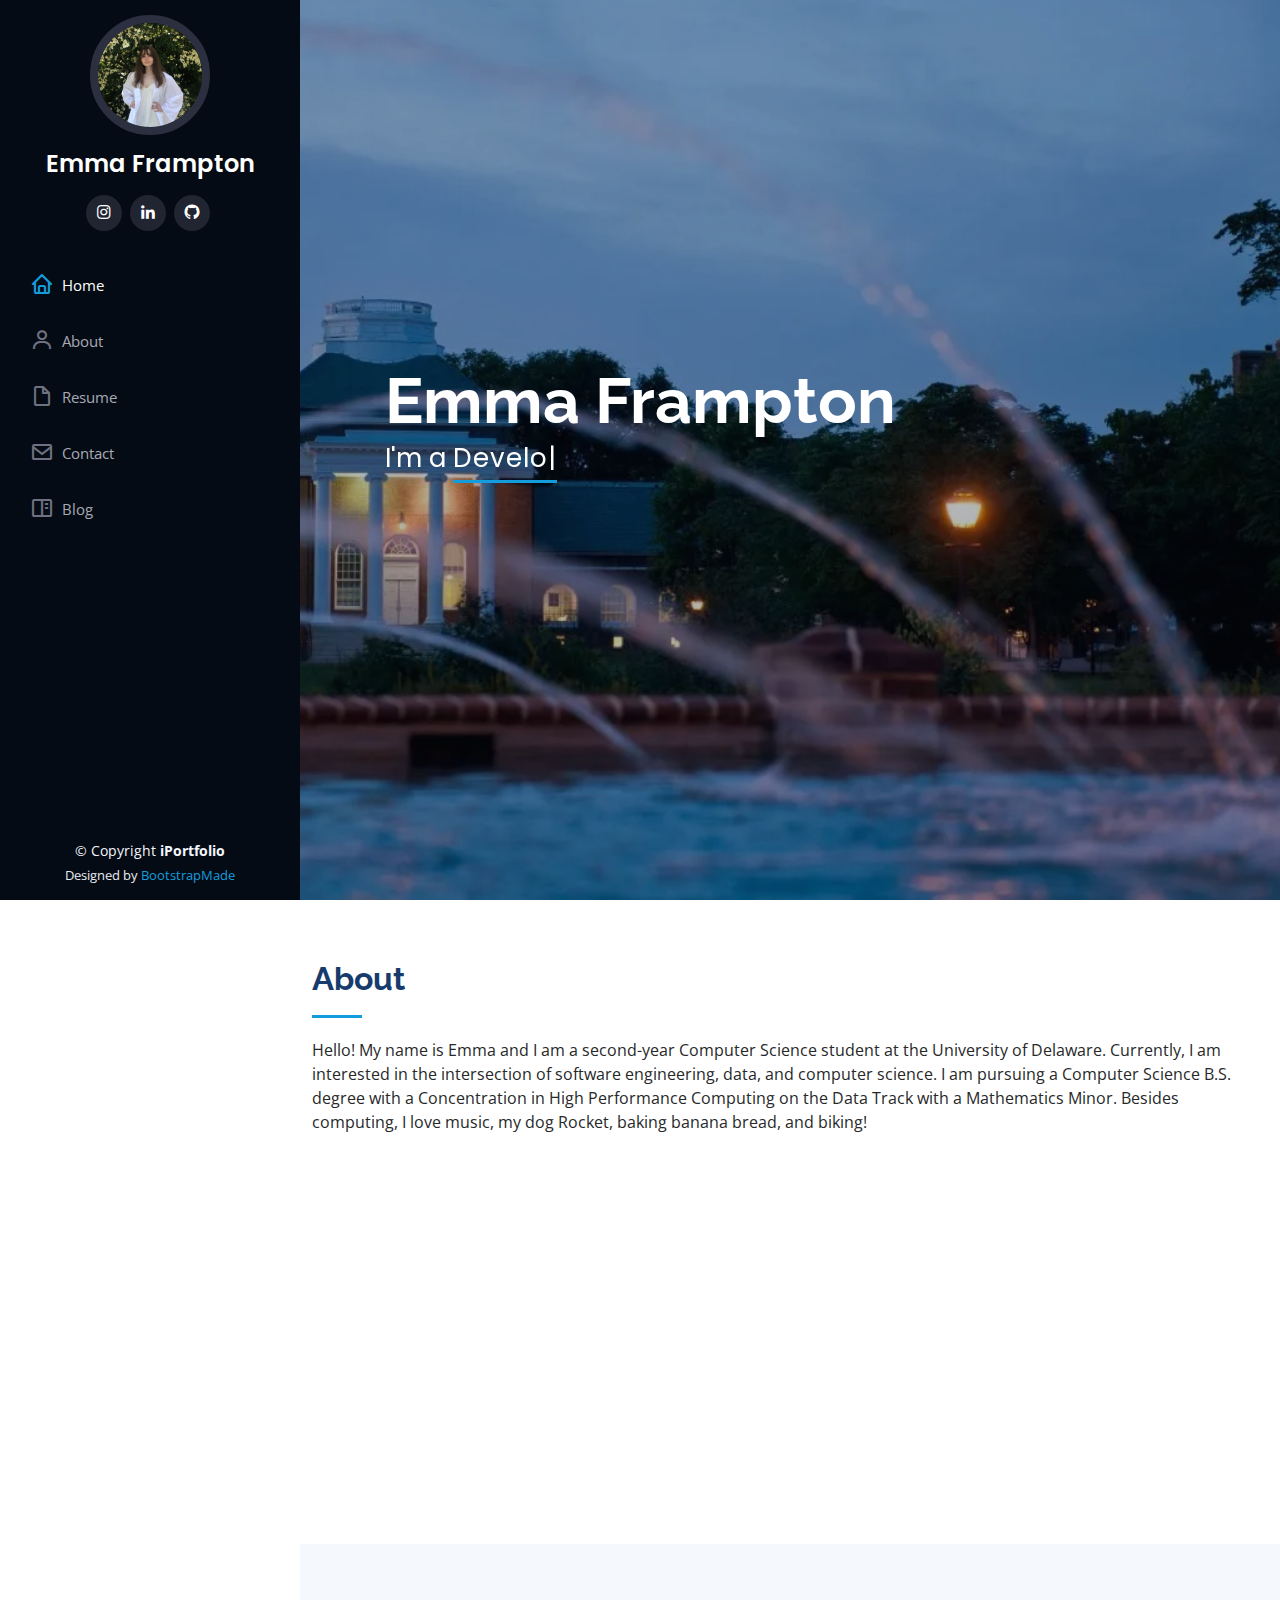
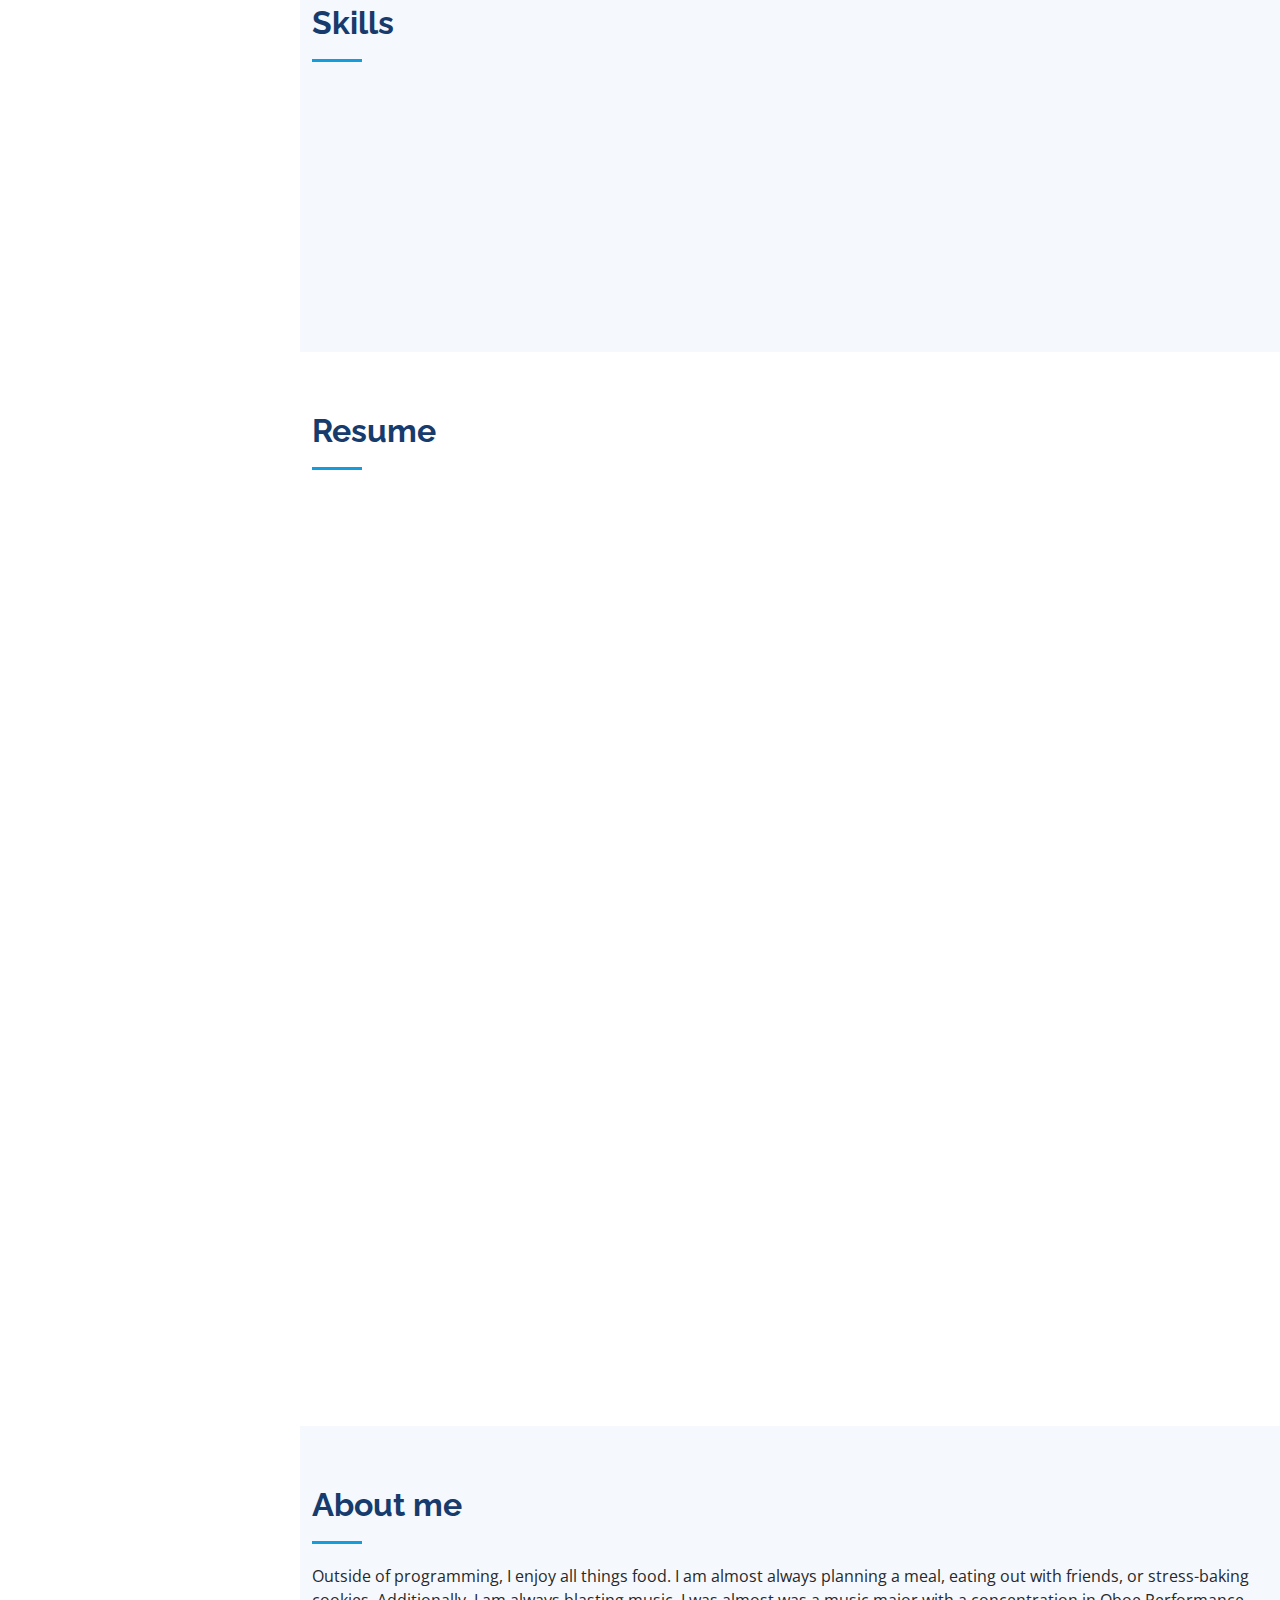
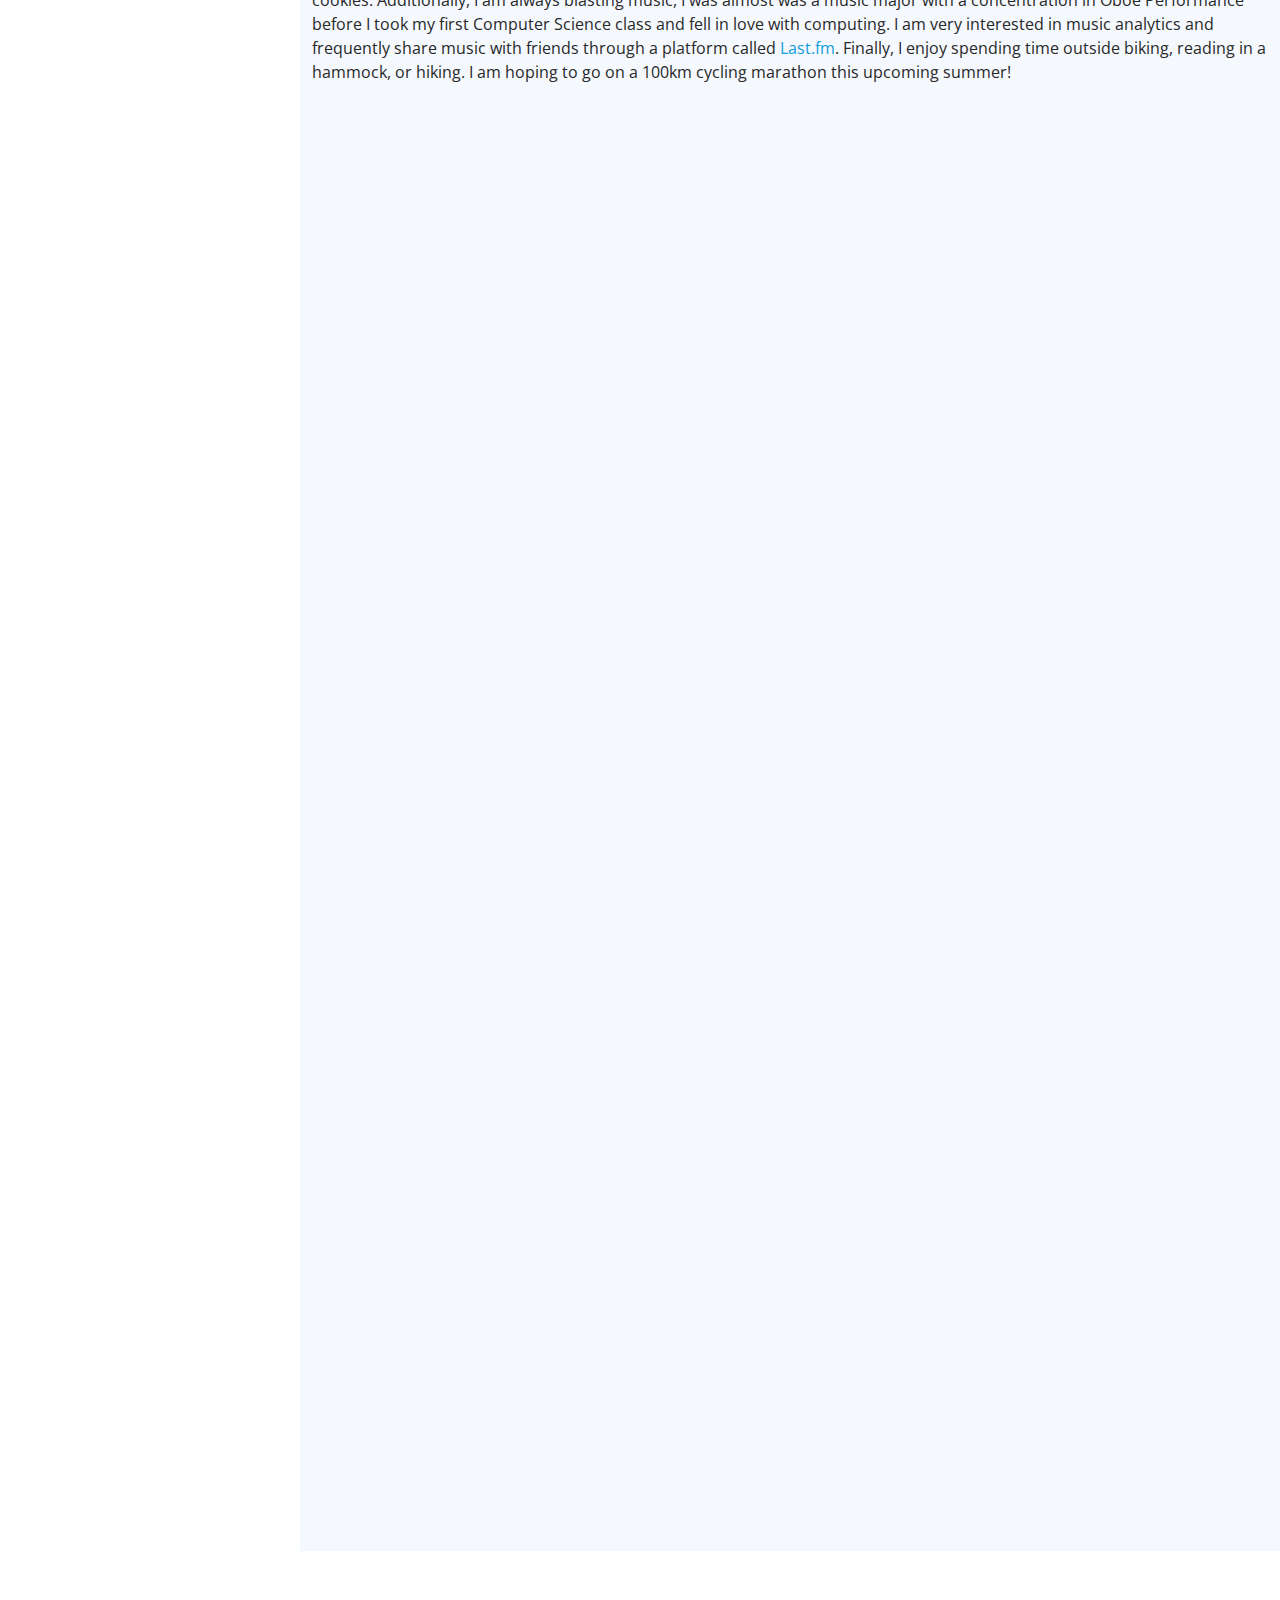
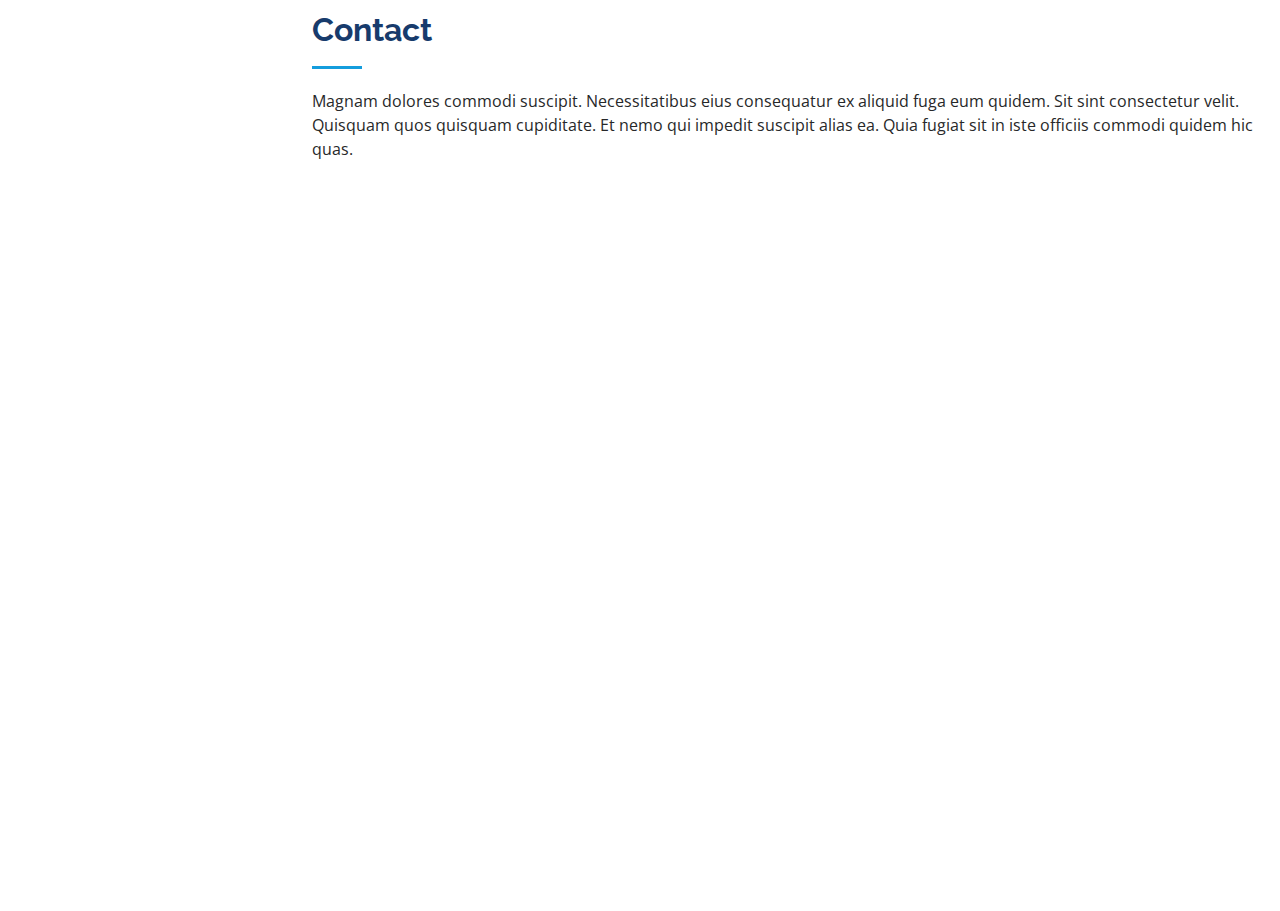
==== commit e233ba59: "blog implement" ====
--- a/iPortfolio/index.html
+++ b/iPortfolio/index.html
@@ -59,9 +59,10 @@
         
           <li><a href="#hero" class="nav-link scrollto active"><i class="bx bx-home"></i> <span>Home</span></a></li>
           <li><a href="#about" class="nav-link scrollto"><i class="bx bx-user"></i> <span>About</span></a></li>
-          <li><a href="#resume" class="nav-link scrollto"><i class="bx bx-file-blank"></i> <span>Resume</span></a></li>
-          <li><a href="#blog" class="nav-link scrollto"><i class="bx bx-book-content"></i> <span>Blog</span></a></li>
+          <li><a href="#resume" class="nav-link"  class="nav-link scrollto"><i class="bx bx-file-blank"></i> <span>Resume</span></a></li>
+          <!-- <li><a href="#blog" class="nav-link scrollto"><i class="bx bx-book-content"></i> <span>Blog</span></a></li> -->
           <li><a href="#contact" class="nav-link scrollto"><i class="bx bx-envelope"></i> <span>Contact</span></a></li>
+          <li class="nav-item"><a class="nav-link" href="blog.html"><i class="bx bx-book-content"></i>Blog</a></li>
         </ul>
       </nav><!-- .nav-menu -->
     </div>
@@ -128,7 +129,6 @@
 
         <div class="section-title">
           <h2>Skills</h2>
-          <p>Magnam dolores commodi suscipit. Necessitatibus eius consequatur ex aliquid fuga eum quidem. Sit sint consectetur velit. Quisquam quos quisquam cupiditate. Et nemo qui impedit suscipit alias ea. Quia fugiat sit in iste officiis commodi quidem hic quas.</p>
         </div>
 
         <div class="row skills-content">
@@ -136,48 +136,48 @@
           <div class="col-lg-6" data-aos="fade-up">
 
             <div class="progress">
-              <span class="skill">Python <i class="val">100%</i></span>
+              <span class="skill">Python <i class="val">95%</i></span>
+              <div class="progress-bar-wrap">
+                <div class="progress-bar" role="progressbar" aria-valuenow="95" aria-valuemin="0" aria-valuemax="100"></div>
+              </div>
+            </div>
+
+            <div class="progress">
+              <span class="skill">Java <i class="val">90%</i></span>
+              <div class="progress-bar-wrap">
+                <div class="progress-bar" role="progressbar" aria-valuenow="90" aria-valuemin="0" aria-valuemax="100"></div>
+              </div>
+            </div>
+
+            <div class="progress">
+              <span class="skill">C <i class="val">75%</i></span>
+              <div class="progress-bar-wrap">
+                <div class="progress-bar" role="progressbar" aria-valuenow="75" aria-valuemin="0" aria-valuemax="100"></div>
+              </div>
+            </div>
+
+          </div>
+
+          <div class="col-lg-6" data-aos="fade-up" data-aos-delay="100">
+
+            <div class="progress">
+              <span class="skill">Google Suites <i class="val">100%</i></span>
               <div class="progress-bar-wrap">
                 <div class="progress-bar" role="progressbar" aria-valuenow="100" aria-valuemin="0" aria-valuemax="100"></div>
               </div>
             </div>
-
-            <div class="progress">
-              <span class="skill">Java <i class="val">90%</i></span>
-              <div class="progress-bar-wrap">
-                <div class="progress-bar" role="progressbar" aria-valuenow="90" aria-valuemin="0" aria-valuemax="100"></div>
-              </div>
-            </div>
-
-            <div class="progress">
-              <span class="skill">C <i class="val">75%</i></span>
+            
+            <div class="progress">
+              <span class="skill">C++ <i class="val">85%</i></span>
+              <div class="progress-bar-wrap">
+                <div class="progress-bar" role="progressbar" aria-valuenow="85" aria-valuemin="0" aria-valuemax="100"></div>
+              </div>
+            </div>
+
+            <div class="progress">
+              <span class="skill">HTML <i class="val">75%</i></span>
               <div class="progress-bar-wrap">
                 <div class="progress-bar" role="progressbar" aria-valuenow="75" aria-valuemin="0" aria-valuemax="100"></div>
-              </div>
-            </div>
-
-          </div>
-
-          <div class="col-lg-6" data-aos="fade-up" data-aos-delay="100">
-
-            <div class="progress">
-              <span class="skill">C++ <i class="val">80%</i></span>
-              <div class="progress-bar-wrap">
-                <div class="progress-bar" role="progressbar" aria-valuenow="80" aria-valuemin="0" aria-valuemax="100"></div>
-              </div>
-            </div>
-
-            <div class="progress">
-              <span class="skill">HTML <i class="val">90%</i></span>
-              <div class="progress-bar-wrap">
-                <div class="progress-bar" role="progressbar" aria-valuenow="90" aria-valuemin="0" aria-valuemax="100"></div>
-              </div>
-            </div>
-
-            <div class="progress">
-              <span class="skill">Google Suites <i class="val">100%</i></span>
-              <div class="progress-bar-wrap">
-                <div class="progress-bar" role="progressbar" aria-valuenow="100" aria-valuemin="0" aria-valuemax="100"></div>
               </div>
             </div>
 
@@ -212,10 +212,11 @@
 
             <h3 class="resume-title">Education</h3>
             <div class="resume-item">
-              <h4>Bachelor of Science &amp; Computer Science</h4>
+              <h4>Honors Bachelor of Science in Computer Science</h4>
               <h5>2021 - 2025</h5>
               <p><em>University of Delaware, Newark, DE</em></p>
               <p>Concentration in High Performance Computing on Data Track, Minor in Mathematics and Educational Technology</p>
+              <li><i class="bi bi-chevron-right"></i> <strong>GPA:</strong> <span>3.95</span></li>
             </div>
           </div>
           <div class="col-lg-6" data-aos="fade-up" data-aos-delay="100">
@@ -258,7 +259,7 @@
           <p>Outside of programming, I enjoy all things food. I am almost always planning a meal, eating out with friends, or
             stress-baking cookies. Additionally, I am always blasting music, I was almost was a music major with a concentration in Oboe 
             Performance before I took my first Computer Science class and fell in love with computing. I am very interested 
-            in music analytics and frequently share music with friends through a platform called Last.fm. Finally, I enjoy spending time outside 
+            in music analytics and frequently share music with friends through a platform called <a href="https://www.last.fm/user/emmaframpt">Last.fm</a>. Finally, I enjoy spending time outside 
             biking, reading in a hammock, or hiking. I am hoping to go on a 100km cycling marathon this upcoming summer!</p>
         </div>
 
@@ -401,7 +402,6 @@
                 <p>+1 5589 55488 55s</p>
               </div>
 
-              <iframe src="https://www.google.com/maps/embed?pb=!1m14!1m8!1m3!1d12097.433213460943!2d-74.0062269!3d40.7101282!3m2!1i1024!2i768!4f13.1!3m3!1m2!1s0x0%3A0xb89d1fe6bc499443!2sDowntown+Conference+Center!5e0!3m2!1smk!2sbg!4v1539943755621" frameborder="0" style="border:0; width: 100%; height: 290px;" allowfullscreen></iframe>
             </div>
 
           </div>
